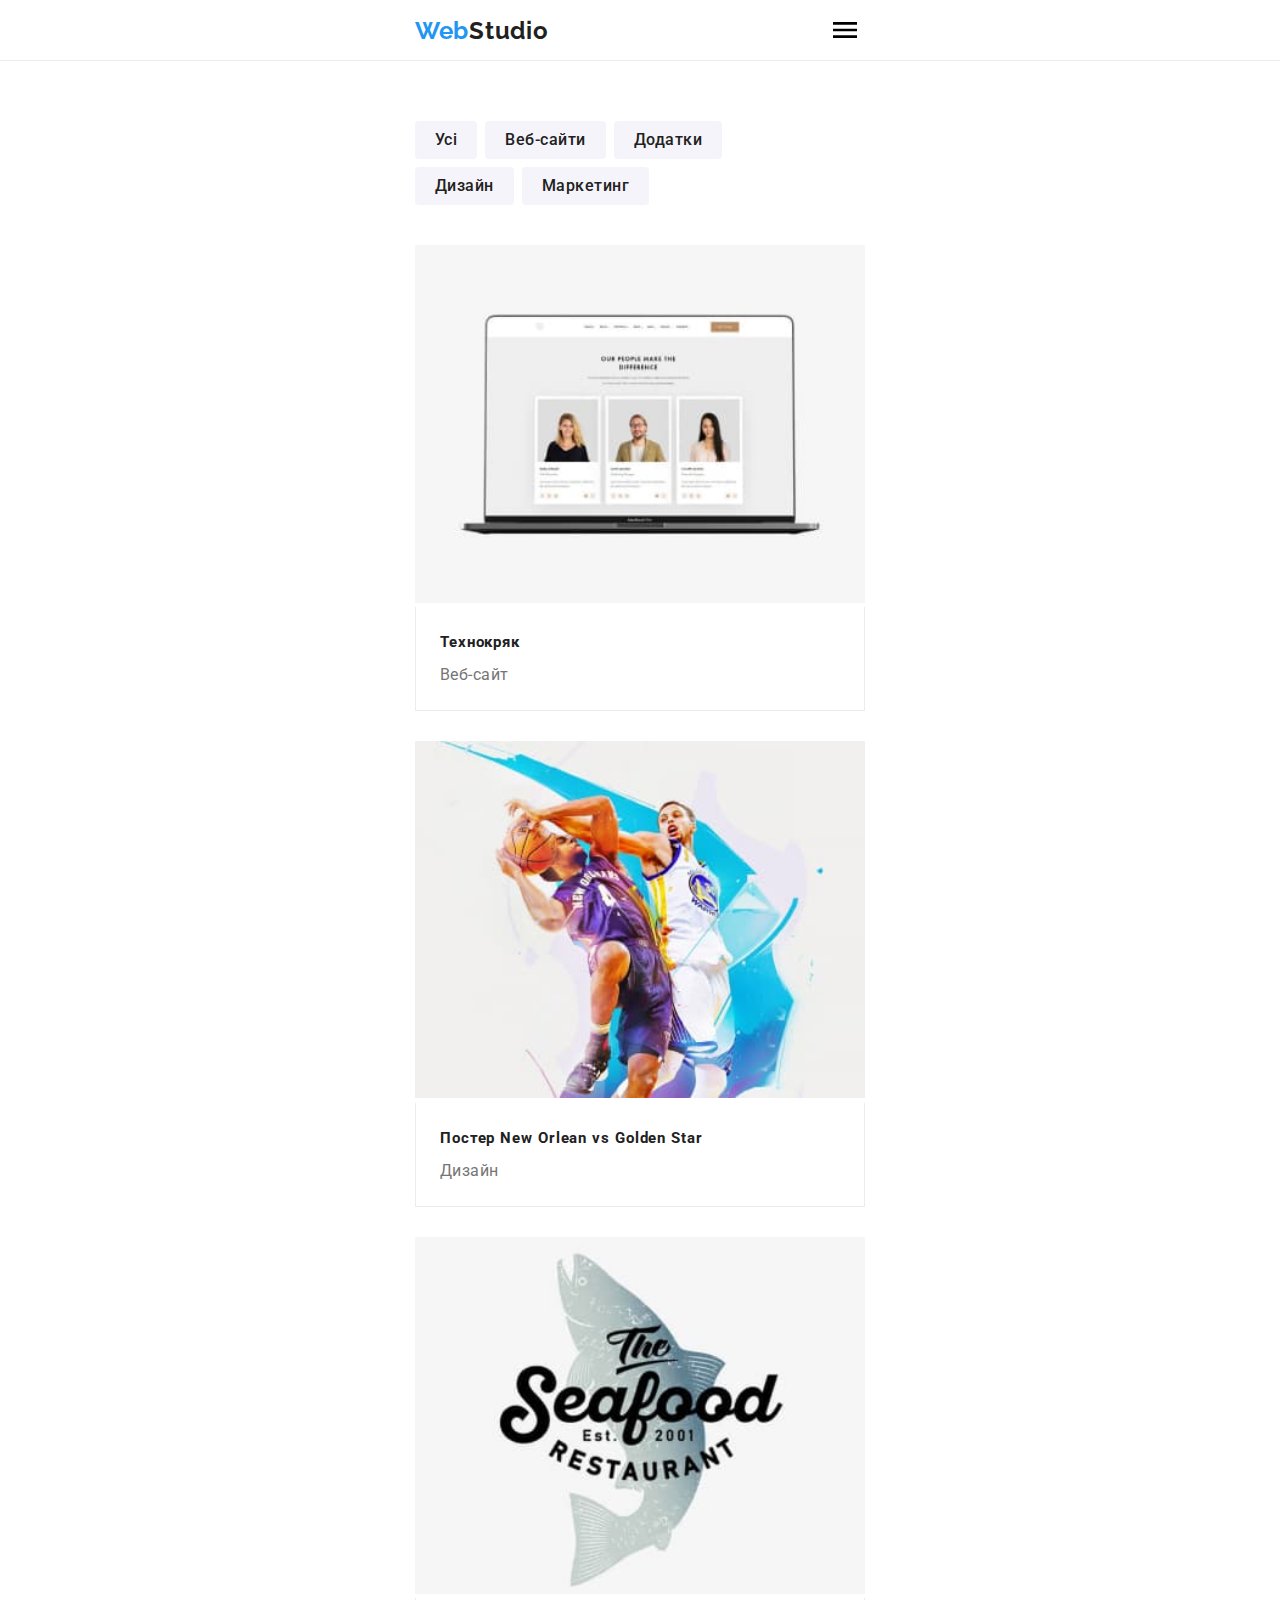
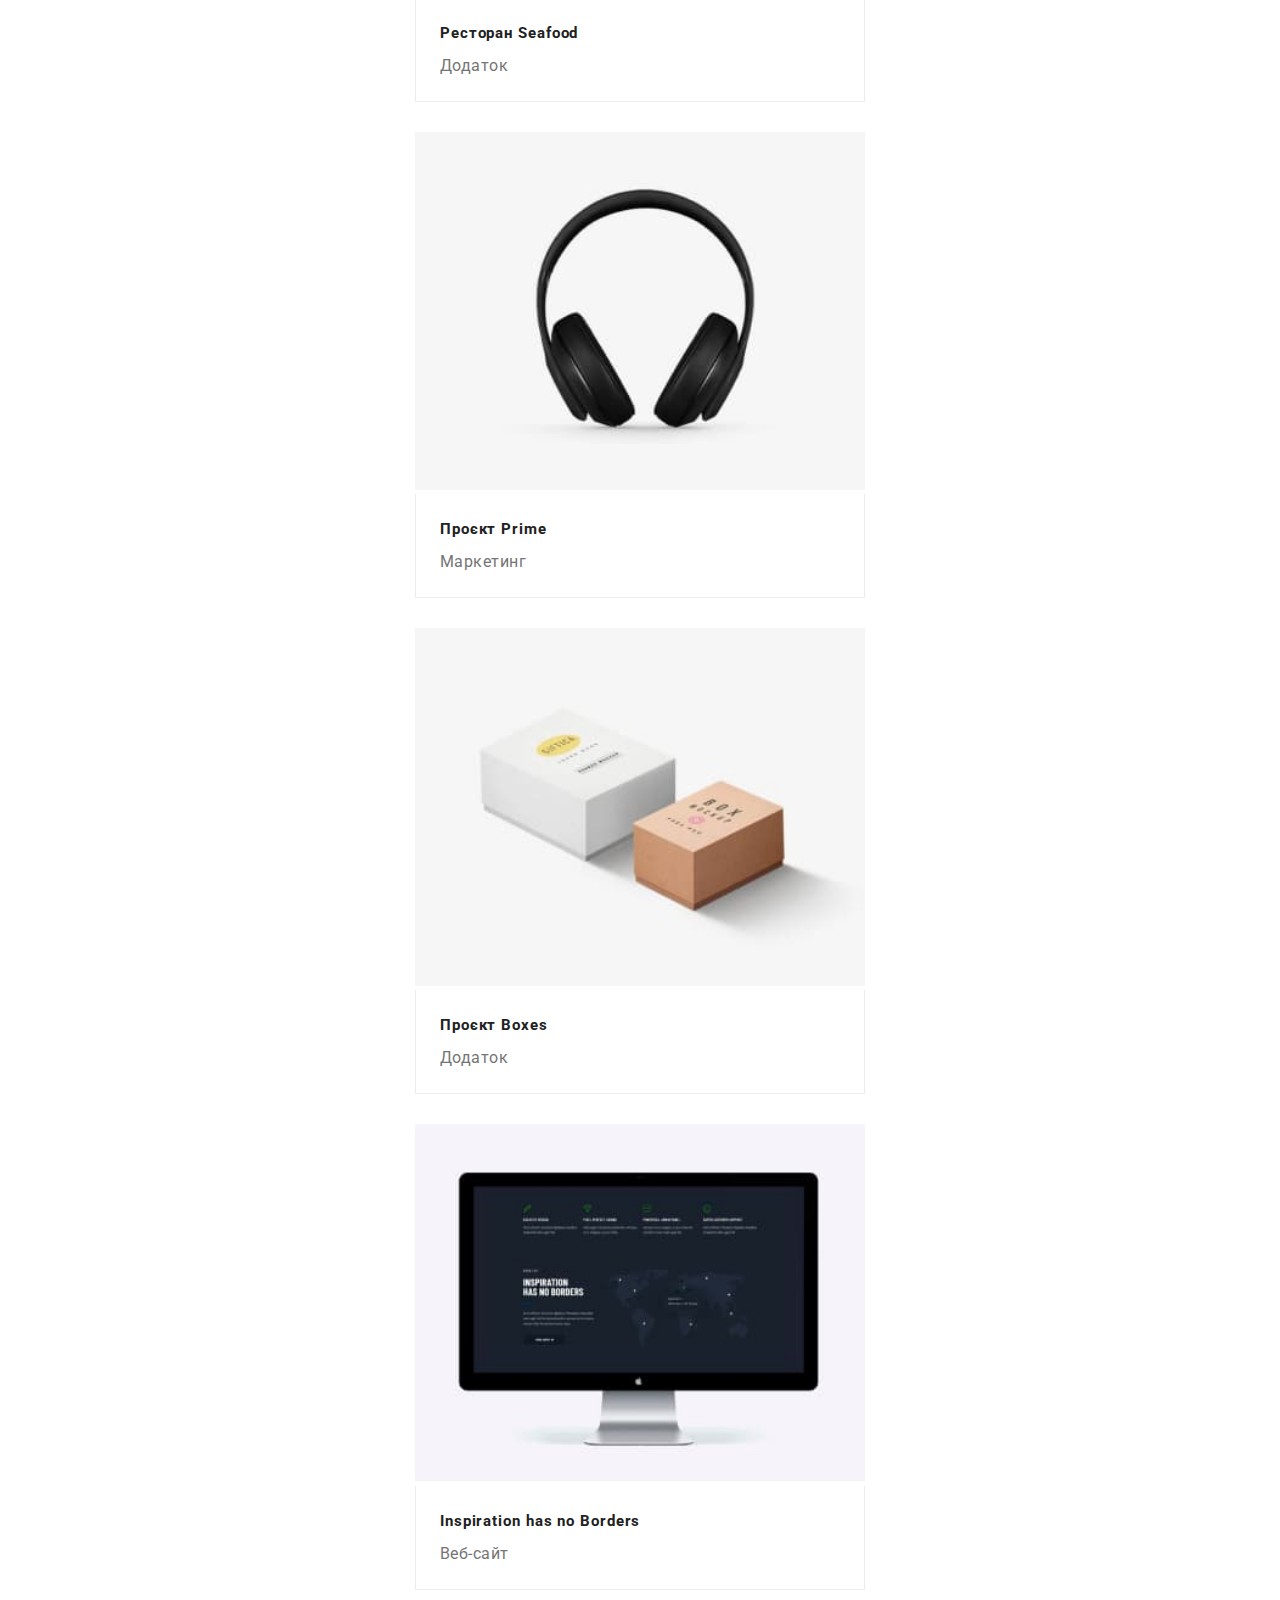
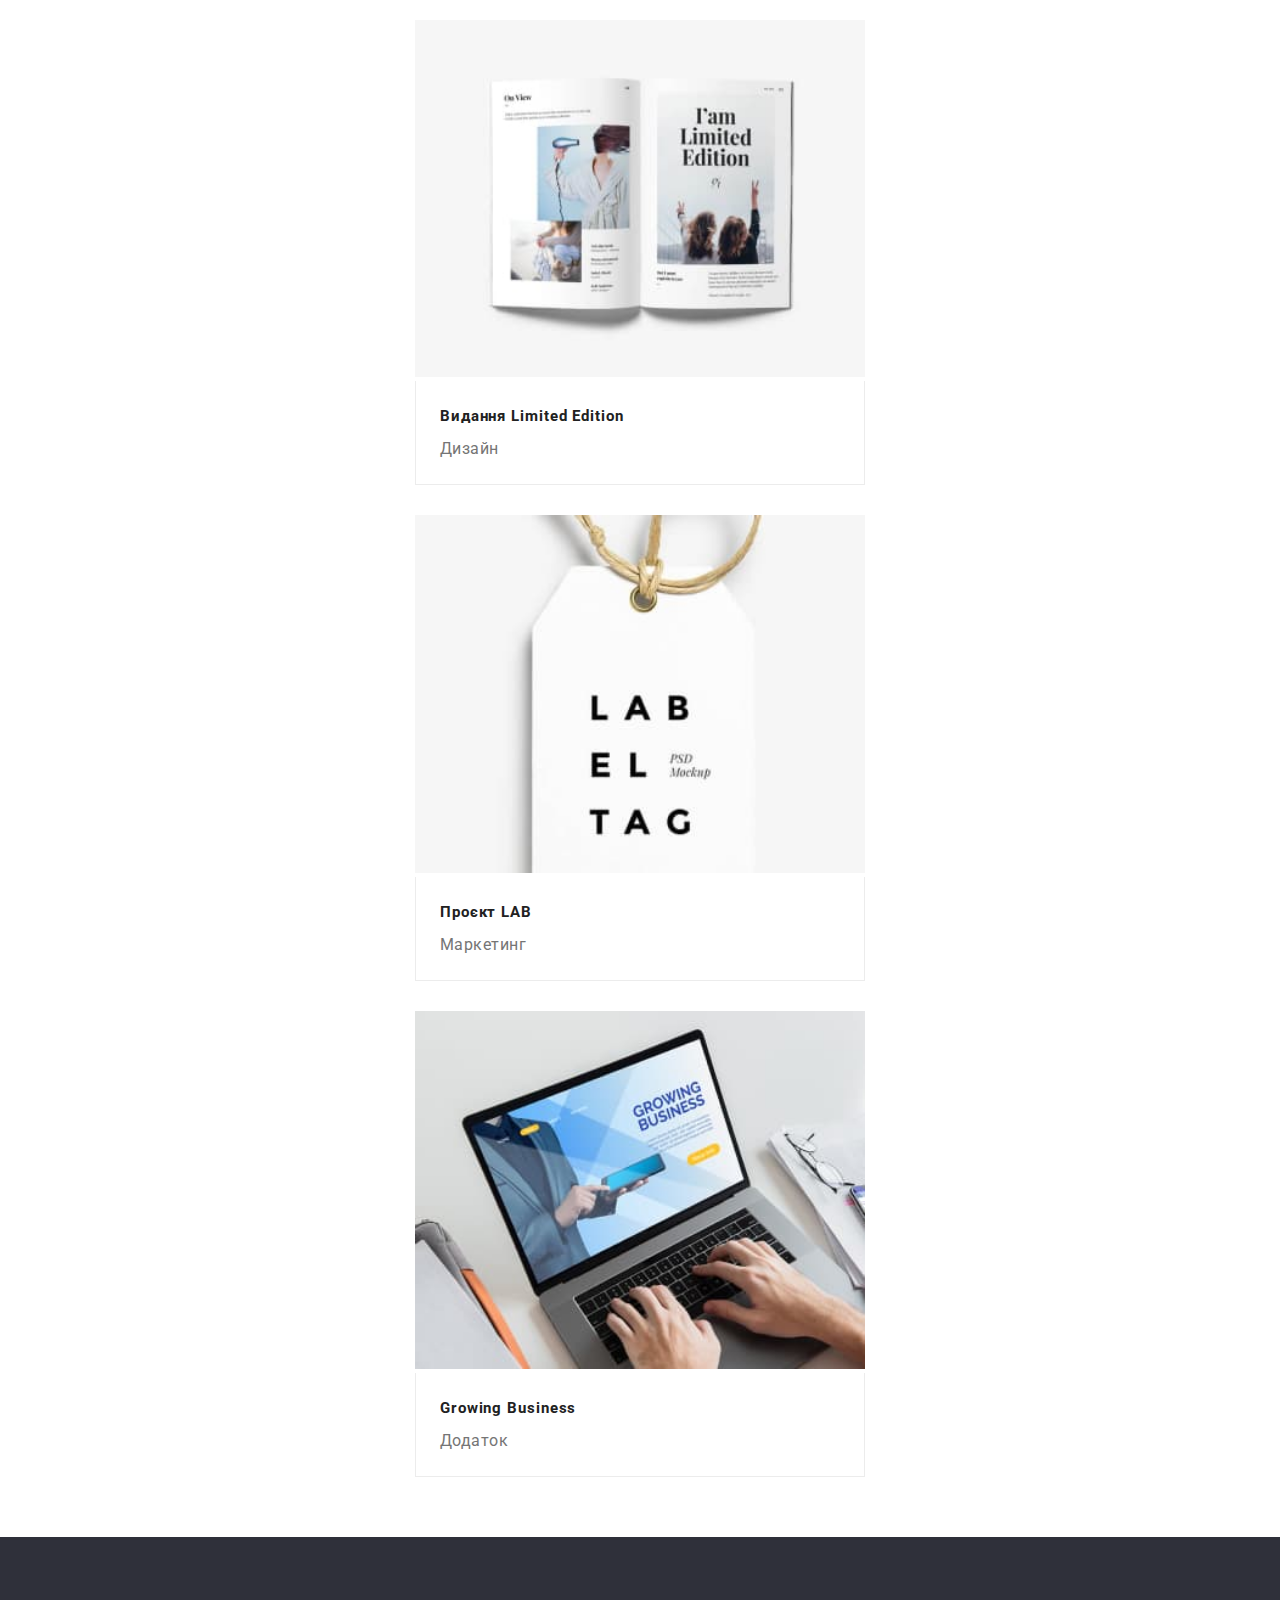
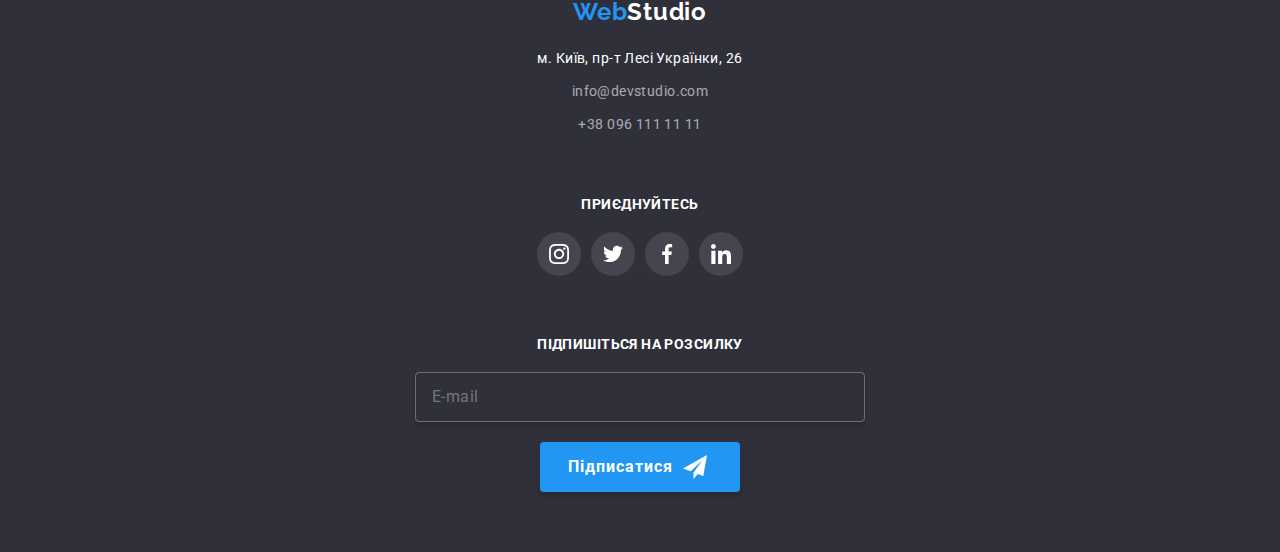
==== portfolio.html @ 5463639c "Доробив мобільну версію сайта" ====
<!DOCTYPE html>
<html lang="uk">
  <head>
    <meta charset="UTF-8" />
    <meta http-equiv="X-UA-Compatible" content="IE=edge" />
    <meta name="viewport" content="width=device-width, initial-scale=1.0" />
    <link href="
https://cdn.jsdelivr.net/npm/modern-normalize@2.0.0/modern-normalize.min.css
" rel="stylesheet">
    <link rel="stylesheet" href="./css/main.min.css" />
    <link rel="preconnect" href="https://fonts.googleapis.com" />
    <link rel="preconnect" href="https://fonts.gstatic.com" crossorigin />
    <link
      href="https://fonts.googleapis.com/css2?family=Raleway:wght@700&family=Roboto:wght@400;500;700;900&display=swap"
      rel="stylesheet"
    />
    <title>WebStudio</title>
  </head>

  <body>
    <!-- Header -->
    <header class="page-header">
      <div class="container container--positioning">
      <nav class="navigation">
        <a href="./index.html" class="logo"
          ><span class="logo__title">Web</span>Studio</a>
          <button type="button" class="header-button" js-open-menu aria-expanded="false">
            <svg width="40" height="40" aria-label="Перемикач мобільного меню" class="icon-menu">
              <use href="./img/icons.svg#spritemenu_40px" ></use>
              </svg>
          </button>
        <div class="nav-container" js-menu-container>
         <button type="button" class="nav-container-button" js-close-menu>
          <svg width="40" height="40" class="icon-close">
            <use href="./img/icons.svg#spriteclose_40px">
            </use>
          </svg>
         </button>
          <ul class="pages">
          <li class="pages__item"><a href="./index.html" class="pages-link ">Студія</a></li>
          <li class="pages__item"><a href="./portfolio.html" class="pages-link pages-link--current">Портфоліо</a></li>
          <li class="pages__item"><a href="" class="pages-link">Контакти</a></li>
        </ul> 
        <ul class="contact">
        <li class="contact__item">
          <a href="tel:+380961111111" class="contact-link">
            <svg class="contact-link__icon" width="16px" height="10px">
            <use href="./img/icons.svg#icon-smartphone"></use></svg>
            +38 096 111 11 11</a>
        </li>
        <li class="contact__item">
          <a href="mailto:info@devstudio.com" class="contact-link contact-link--font">
            <svg class="contact-link__icon" width="16px" height="12px">
              <use href="./img/icons.svg#icon-envelope-hover"></use>
            </svg> info@devstudio.com</a>
        </li>
        
      </ul>
    <ul class="header-network">
      <li class="header-network__item"><a href="" class="header-network-link header-network-link--padding">Instagram</a></li>
      <li class="header-network__item"><a href="" class="header-network-link">Twitter</a></li>
      <li class="header-network__item"><a href="" class="header-network-link">Facebook</a></li>
      <li class="header-network__item"><a href="" class="header-network-link">LinkedIn</a></li>
    </ul>
    </div>
      </nav>
      
       
    </div>
    
    
    </header>
    <!-- Main -->
    <main class="main">
      <!-- Фільтр робіт -->
      <section class="section">
        <div class="container examples">
        <ul class="sorting">
          <li class="sorting__item"><button type="button" class="sorting-button">Усі</button></li>
          <li class="sorting__item"><button type="button" class="sorting-button">Веб-сайти</button></li>
          <li class="sorting__item"><button type="button" class="sorting-button">Додатки</button></li>
          <li class="sorting__item"><button type="button" class="sorting-button">Дизайн</button></li>
          <li class="sorting__item"><button type="button" class="sorting-button">Маркетинг</button></li>
        </ul>
        <ul class="gallery">
          <li class="gallery__item">
            <a href="" class="gallery-link">
              <div class="gallery-link__img"><img 
                src="./img/portfolio1.jpg"
                width="450"
                alt="Відкритий сайт на комп'ютері"
              /><div class="gallery-overlay"><span class="gallery-overlay__text">Ресурс пропонує комплексні пропозиції з різним рівнем функціоналу та сервісів. Все це дозволить відвідувачу отримати вичерпні відомості про компанію чи приватну особу.</span></div></div>
              <div class="gallery-conteiner"><h3 class="gallery-conteiner__title">Технокряк</h3>
              <p class="gallery-conteiner__text">Веб-сайт</p></div></a
            >
          </li>
          <li class="gallery__item">
            <a href="" class="gallery-link">
              <div class="gallery-link__img"><img 
                src="./img/portfolio2.jpg"
                alt="Два баскетболіста"
                width="450"/><div class="gallery-overlay"><span class="gallery-overlay__text">Ресурс пропонує комплексні пропозиції з різним рівнем функціоналу та сервісів. Все це дозволить відвідувачу отримати вичерпні відомості про компанію чи приватну особу.</span></div></div>
              <div class="gallery-conteiner"><h3 class="gallery-conteiner__title">Постер New Orlean vs Golden Star</h3>
              <p class="gallery-conteiner__text">Дизайн</p></div></a
            >
          </li>
          <li class="gallery__item">
            <a href="" class="gallery-link">
              <div class="gallery-link__img"><img 
                src="./img/portfolio3.jpg"
                alt="Емблема ресторана"
                width="450"
              /><div class="gallery-overlay"><span class="gallery-overlay__text">Ресурс пропонує комплексні пропозиції з різним рівнем функціоналу та сервісів. Все це дозволить відвідувачу отримати вичерпні відомості про компанію чи приватну особу.</span></div></div>
              <div class="gallery-conteiner"> <h3 class="gallery-conteiner__title">Ресторан Seafood</h3>
              <p class="gallery-conteiner__text">Додаток</p></div></a
            >
          </li>
          <li class="gallery__item">
            <a href="" class="gallery-link">
              <div class="gallery-link__img"><img src="./img/portfolio4.jpg" alt="Навушники" width="450" /><div class="gallery-overlay"><span class="gallery-overlay__text">Ресурс пропонує комплексні пропозиції з різним рівнем функціоналу та сервісів. Все це дозволить відвідувачу отримати вичерпні відомості про компанію чи приватну особу.</span></div></div>
              <div class="gallery-conteiner"><h3 class="gallery-conteiner__title">Проєкт Prime</h3>
              <p class="gallery-conteiner__text">Маркетинг</p></div></a
            >
          </li>
          <li class="gallery__item">
            <a href="" class="gallery-link">
              <div class="gallery-link__img"><img src="./img/portfolio5.jpg" alt="Дві коробки" width="450" /><div class="gallery-overlay"><span class="gallery-overlay__text">Ресурс пропонує комплексні пропозиції з різним рівнем функціоналу та сервісів. Все це дозволить відвідувачу отримати вичерпні відомості про компанію чи приватну особу.</span></div></div>
              <div class="gallery-conteiner"> <h3 class="gallery-conteiner__title">Проєкт Boxes</h3>
              <p class="gallery-conteiner__text">Додаток</p></div></a
            >
          </li>
          <li class="gallery__item">
            <a href="" class="gallery-link">
              <div class="gallery-link__img"> <img  src="./img/portfolio6.jpg" alt="Монітор" width="450" /><div class="gallery-overlay"><span class="gallery-overlay__text">Ресурс пропонує комплексні пропозиції з різним рівнем функціоналу та сервісів. Все це дозволить відвідувачу отримати вичерпні відомості про компанію чи приватну особу.</span></div></div>
              <div class="gallery-conteiner"> <h3 class="gallery-conteiner__title">Inspiration has no Borders</h3>
              <p class="gallery-conteiner__text">Веб-сайт</p></div></a
            >
          </li>
          <li class="gallery__item">
            <a href="" class="gallery-link">
              <div class="gallery-link__img"> <img  src="./img/portfolio7.jpg" alt="Книга" width="450" /><div class="gallery-overlay"><span class="gallery-overlay__text">Ресурс пропонує комплексні пропозиції з різним рівнем функціоналу та сервісів. Все це дозволить відвідувачу отримати вичерпні відомості про компанію чи приватну особу.</span></div></div>
              <div class="gallery-conteiner"><h3 class="gallery-conteiner__title">Видання Limited Edition</h3>
              <p class="gallery-conteiner__text">Дизайн</p></div></a
            >
          </li>
          <li class="gallery__item">
            <a href="" class="gallery-link">
              <div class="gallery-link__img"> <img  src="./img/portfolio8.jpg" alt="Бірка" width="450" /><div class="gallery-overlay"><span class="gallery-overlay__text">Ресурс пропонує комплексні пропозиції з різним рівнем функціоналу та сервісів. Все це дозволить відвідувачу отримати вичерпні відомості про компанію чи приватну особу.</span></div></div>
              <div class="gallery-conteiner"> <h3 class="gallery-conteiner__title">Проєкт LAB</h3>
              <p class="gallery-conteiner__text">Маркетинг</p></div></a
            >
          </li>
          <li class="gallery__item">
            <a href="" class="gallery-link">
              <div class="gallery-link__img"> <img 
                src="./img/portfolio9.jpg"
                alt="Людина працює на комп'ютері"
                width="450"/><div class="gallery-overlay"><span class="gallery-overlay__text">Ресурс пропонує комплексні пропозиції з різним рівнем функціоналу та сервісів. Все це дозволить відвідувачу отримати вичерпні відомості про компанію чи приватну особу.</span></div></div>
              <div class="gallery-conteiner"> <h3 class="gallery-conteiner__title">Growing Business</h3>
              <p class="gallery-conteiner__text">Додаток</p></div></a
            >
          </li>
        </ul></div>
      </section>
    </main>
    <!-- Footer -->
    <footer class="page-footer">
      <div class="container container--location">
        <div class="contact-information"><a href="" class="logo page-footer__logo"><span class="logo__text">Web</span>Studio</a>
      <address class="address">
        м. Київ, пр-т Лесі Українки, 26
        <ul class="footer-contact">
          <li  class="footer-contact__item">
            <a href="mailto:info@devstudio.com" class="footer-contact-link"
              >info@devstudio.com</a
            >
          </li>
          <li class="footer-contact__item footer-contact__item--positioning">
            <a href="tel:+380961111111" class="footer-contact-link">+38 096 111 11 11</a>
          </li>
        </ul>
      </address>
      </div>
      <div class="footer-container">
        <h3 class="footer-container__title">ПРИЄДНУЙТЕСЬ</h3>
        <ul class="footer-network">
          <li class="footer-network__items">
            <a href="" class="footer-link"><svg class="footer-link__icon" width="20px" height="20px">
              <use href="./img/icons.svg#icon-instagram-2"></use>
            </svg></a>
          </li>
          <li class="footer-network__items"><a href="" class="footer-link">  <svg class="footer-link__icon" width="20px" height="20px">
            <use href="./img/icons.svg#icon-twitter-1"></use>
            
          </svg></a></li>
          <li class="footer-network__items"><a href="" class="footer-link">  <svg class="footer-link__icon" width="20px" height="20px">
            <use href="./img/icons.svg#icon-facebook-1"></use>
          </svg></a></li>
          <li class="footer-network__items"> <a href="" class="footer-link"> <svg class="footer-link__icon" width="20px" height="20px">
            <use href="./img/icons.svg#icon-linkedin-1"></use>
          </svg></a></li>
          
        </ul>
      </div>
      <div class="footer-container-form">
       <form  class="form-footer">
        <label for="subscription" class="footer-label">Підпишіться на розсилку
        <input type="email" id="subscription" placeholder="E-mail" class="footer-input" ></label>
        <button type="submit" class="footer-button" >Підписатися 
          <svg width="24" height="24" class="footer-button__icon">
            <use href="./img/icons.svg#spriteicon-send"></use>
          </svg>
        </button>
      </form>
      </div>
    
    </div>
    </footer>
    <script src="./js/modal.js"></script>
    <script src="./js/mobile-menu.js"></script>
  </body>
</html>
---- css/main.min.css ----
body{font-family:"Roboto",sans-serif;color:#212121;background-color:#fff}.container{width:480px;margin-left:auto;margin-right:auto;padding-left:15px;padding-right:15px}.section{padding-top:60px;padding-bottom:60px}.main{margin:0}.container__name{color:#212121;font-style:normal;text-align:center;font-size:28px;font-weight:700;line-height:normal;letter-spacing:.84px;text-align:center;-webkit-box-align:center;-ms-flex-align:center;align-items:center;margin:0}.page-header{background-color:#fff;border-bottom:1px solid #ececec}.page-header .container--positioning{position:relative;padding-top:10px;padding-bottom:10px}.header-button{display:-webkit-inline-box;display:-ms-inline-flexbox;display:inline-flex;margin:0;padding:0;border:0;background-color:#fff;cursor:pointer}.header-button:hover .icon-menu,.header-button:focus .icon-menu{fill:#2196f3;-webkit-transition:fill 250ms cubic-bezier(0.4, 0, 0.2, 1);transition:fill 250ms cubic-bezier(0.4, 0, 0.2, 1)}.nav-container-button{position:absolute;padding:0;top:10px;right:15px;border:0;background-color:#fff}.nav-container-button:hover .icon-close,.nav-container-button:focus .icon-close{fill:#2196f3;-webkit-transition:fill 250ms cubic-bezier(0.4, 0, 0.2, 1);transition:fill 250ms cubic-bezier(0.4, 0, 0.2, 1)}.navigation{display:-webkit-box;display:-ms-flexbox;display:flex;-webkit-box-align:center;-ms-flex-align:center;align-items:center;-webkit-box-pack:justify;-ms-flex-pack:justify;justify-content:space-between}.nav-container{position:absolute;display:none;left:0;top:0;padding:48px 40px;background:#fff;-webkit-box-shadow:0px 1px 3px 0px rgba(0,0,0,.16),0px 2px 4px 0px rgba(0,0,0,.08),0px 4px 8px 0px rgba(0,0,0,.04);box-shadow:0px 1px 3px 0px rgba(0,0,0,.16),0px 2px 4px 0px rgba(0,0,0,.08),0px 4px 8px 0px rgba(0,0,0,.04);width:480px;z-index:99999}.is-open{display:block}.pages{margin:0 0 306px 0;padding:0;list-style-type:none}.pages__item{position:relative;margin-bottom:32px}.pages .pages__item:last-child{margin-bottom:0}.logo{color:#212121;font-family:"Raleway",sans-serif;text-decoration:none;font-size:24px;font-style:normal;font-weight:700;line-height:normal;letter-spacing:.72px}.logo__title{color:#2196f3}.pages-link{display:inline-block;color:#212121;text-decoration:none;text-align:center;font-size:40px;font-style:normal;font-weight:500;line-height:normal;letter-spacing:.8px;height:48px;-webkit-transition:color 250ms cubic-bezier(0.4, 0, 0.2, 1);transition:color 250ms cubic-bezier(0.4, 0, 0.2, 1)}.pages-link--current{color:#2196f3}.pages-link:hover,.pages-link:focus{color:#2196f3}.contact{padding:0;margin:0;margin-bottom:64px;list-style-type:none;gap:50px}.contact__item:not(:last-child){margin-bottom:32px}.contact-link{text-decoration:none;font-style:normal;font-weight:500;color:#2196f3;font-size:34px;line-height:normal;letter-spacing:.68px}.contact-link:hover,.contact-link:focus{cursor:pointer}.contact-link__icon{display:none}.contact-link--font{color:#757575;font-size:24px;line-height:normal;letter-spacing:.48px}.header-network{display:-webkit-box;display:-ms-flexbox;display:flex;list-style:none;margin:0;padding:0}.header-network-link{color:#2196f3;height:22px;padding:0 10px 0 10px;text-decoration:none;font-size:18px;font-style:normal;font-weight:500;line-height:22px;letter-spacing:.36px}.header-network-link--padding{padding-left:0}.header-network__item:not(:last-child){border-right:1px solid rgba(33,33,33,.2)}.section--design{max-width:1600px;background-image:-webkit-gradient(linear, left top, left bottom, from(rgba(47, 48, 58, 0.4)), to(rgba(47, 48, 58, 0.4))),url("../img/Img.jpg");background-image:linear-gradient(rgba(47, 48, 58, 0.4), rgba(47, 48, 58, 0.4)),url("../img/Img.jpg");background-size:cover;text-align:center;padding-top:118px;padding-bottom:118px;margin-left:auto;margin-right:auto}.container__title{color:#f5f5f5;margin:0;text-align:center;font-size:26px;font-style:normal;font-weight:900;line-height:42px;letter-spacing:1.56px;text-transform:uppercase;width:360px;margin-left:auto;margin-right:auto}.button-hero{color:#fff;background-color:#2196f3;cursor:pointer;text-align:center;font-size:16px;font-style:normal;font-weight:700;line-height:30px;letter-spacing:.96px;text-align:center;-webkit-box-align:center;-ms-flex-align:center;align-items:center;border:0;border-radius:4px;width:200px;height:50px;margin-top:30px;padding:0;-webkit-transition:-webkit-transform 250ms cubic-bezier(0.4, 0, 0.2, 1);transition:-webkit-transform 250ms cubic-bezier(0.4, 0, 0.2, 1);transition:transform 250ms cubic-bezier(0.4, 0, 0.2, 1);transition:transform 250ms cubic-bezier(0.4, 0, 0.2, 1), -webkit-transform 250ms cubic-bezier(0.4, 0, 0.2, 1)}.button-hero:hover,.button-hero:focus{-webkit-transform:scale(1.05);transform:scale(1.05)}.backdrop{position:fixed;top:0;left:0;width:100%;height:100%;background:rgba(0,0,0,.2);opacity:1;-webkit-transition:visibility 250ms cubic-bezier(0.4, 0, 0.2, 1),opacity 250ms cubic-bezier(0.4, 0, 0.2, 1);transition:visibility 250ms cubic-bezier(0.4, 0, 0.2, 1),opacity 250ms cubic-bezier(0.4, 0, 0.2, 1);z-index:99999}.backdrop.backdrop--hidden .modal{-webkit-transform:translate(-50%, -50%) scale(0.7);transform:translate(-50%, -50%) scale(0.7)}.backdrop--hidden{opacity:0;pointer-events:none;visibility:hidden}.modal{position:absolute;top:50%;left:50%;-webkit-transform:translate(-50%, -50%) scale(1);transform:translate(-50%, -50%) scale(1);width:450px;height:609px;border-radius:4px;background:#fff;-webkit-box-shadow:0px 2px 1px 0px rgba(0,0,0,.2),0px 1px 1px 0px rgba(0,0,0,.14),0px 1px 3px 0px rgba(0,0,0,.12);box-shadow:0px 2px 1px 0px rgba(0,0,0,.2),0px 1px 1px 0px rgba(0,0,0,.14),0px 1px 3px 0px rgba(0,0,0,.12);padding:40px;-webkit-transition:-webkit-transform 250ms cubic-bezier(0.4, 0, 0.2, 1);transition:-webkit-transform 250ms cubic-bezier(0.4, 0, 0.2, 1);transition:transform 250ms cubic-bezier(0.4, 0, 0.2, 1);transition:transform 250ms cubic-bezier(0.4, 0, 0.2, 1), -webkit-transform 250ms cubic-bezier(0.4, 0, 0.2, 1);overflow-y:scroll}.button-container{-webkit-transition:-webkit-transform 250ms cubic-bezier(0.4, 0, 0.2, 1);transition:-webkit-transform 250ms cubic-bezier(0.4, 0, 0.2, 1);transition:transform 250ms cubic-bezier(0.4, 0, 0.2, 1);transition:transform 250ms cubic-bezier(0.4, 0, 0.2, 1), -webkit-transform 250ms cubic-bezier(0.4, 0, 0.2, 1)}.modal-button{position:absolute;display:inline-block;top:8px;right:8px;width:30px;height:30px;border-radius:50%;border-color:rgba(0,0,0,.1);background-color:#fff;-webkit-transition:fill 250ms cubic-bezier(0.4, 0, 0.2, 1);transition:fill 250ms cubic-bezier(0.4, 0, 0.2, 1)}.modal-button:hover,.modal-button:focus{cursor:pointer;fill:#2196f3;outline:none}.modal-button__icon{position:absolute;top:50%;left:50%;-webkit-transform:translate(-50%, -50%);transform:translate(-50%, -50%)}.form__title{color:#212121;text-align:center;font-size:20px;font-style:normal;font-weight:700;line-height:30px;letter-spacing:.6px;margin:0;margin-bottom:30px}.form-container{position:relative;margin-bottom:28px;width:370px}.form-container__label{position:absolute;top:-20px;color:#757575;font-size:12px;font-style:normal;font-weight:400;line-height:normal;letter-spacing:.12px}.form-input{width:370px;height:40px;-ms-flex-negative:0;flex-shrink:0;border-radius:4px;border:1px solid rgba(33,33,33,.2);padding:12px;padding-left:43px;outline:none}.form-input:focus{border-color:#2196f3;-webkit-transition:border-color 250ms cubic-bezier(0.4, 0, 0.2, 1);transition:border-color 250ms cubic-bezier(0.4, 0, 0.2, 1)}.form-input__icon{position:absolute;top:50%;left:15px;-webkit-transform:translateY(-50%);transform:translateY(-50%)}.form-input:focus~.form-input__icon{fill:#2196f3;-webkit-transition:fill 250ms cubic-bezier(0.4, 0, 0.2, 1);transition:fill 250ms cubic-bezier(0.4, 0, 0.2, 1)}.textarea{width:370px;height:120px;-ms-flex-negative:0;flex-shrink:0;border-radius:4px;border:1px solid rgba(33,33,33,.2);padding:12px 16px;resize:none;outline:none}.textarea::-webkit-input-placeholder{color:rgba(117,117,117,.5);font-size:12px;font-style:normal;font-weight:400;line-height:normal;letter-spacing:.12px}.textarea::-moz-placeholder{color:rgba(117,117,117,.5);font-size:12px;font-style:normal;font-weight:400;line-height:normal;letter-spacing:.12px}.textarea:-ms-input-placeholder{color:rgba(117,117,117,.5);font-size:12px;font-style:normal;font-weight:400;line-height:normal;letter-spacing:.12px}.textarea::-ms-input-placeholder{color:rgba(117,117,117,.5);font-size:12px;font-style:normal;font-weight:400;line-height:normal;letter-spacing:.12px}.textarea::placeholder{color:rgba(117,117,117,.5);font-size:12px;font-style:normal;font-weight:400;line-height:normal;letter-spacing:.12px}.textarea:focus{border-color:#2196f3;-webkit-transition:border-color 250ms cubic-bezier(0.4, 0, 0.2, 1);transition:border-color 250ms cubic-bezier(0.4, 0, 0.2, 1)}.form-container--positioning{display:-webkit-box;display:-ms-flexbox;display:flex;-webkit-box-align:center;-ms-flex-align:center;align-items:center;margin-bottom:30px;padding:0 12px 0 0;width:370px}.form-label-check{display:-webkit-box;display:-ms-flexbox;display:flex;-webkit-box-align:center;-ms-flex-align:center;align-items:center;color:#757575;font-size:12px;font-style:normal;font-weight:400;line-height:normal;letter-spacing:.36px}.check-input{position:absolute;left:20px;width:1px;height:1px;margin:-1px;border:0;padding:0;clip:rect(0 0 0 0);overflow:hidden}.check-input__icon{width:15px;height:15px;margin-right:7px;border:2px solid #212121;border-radius:4px}.check-input:focus+.check-input__icon{border-color:#2196f3}.check-input:checked+.check-input__icon{background-color:#2196f3;border:0}.check-link{margin-left:5px;color:#2196f3;font-size:12px;font-style:normal;font-weight:400;line-height:normal;letter-spacing:.36px;text-decoration-line:underline}.form-button{width:200px;height:50px;-ms-flex-negative:0;flex-shrink:0;border:0;border-radius:4px;background:#2196f3;-webkit-box-shadow:0px 4px 4px 0px rgba(0,0,0,.15);box-shadow:0px 4px 4px 0px rgba(0,0,0,.15);color:#fff;text-align:center;font-size:16px;font-style:normal;font-weight:700;line-height:30px;letter-spacing:.96px;cursor:pointer}.section--positioning{background-color:#fff}.solution{margin:0;padding:0;gap:30px;list-style-type:none}.solution-container{display:-webkit-box;display:-ms-flexbox;display:flex;width:450px;height:120px;background-color:#f5f4fa;-webkit-box-pack:center;-ms-flex-pack:center;justify-content:center;-webkit-box-align:center;-ms-flex-align:center;align-items:center}.solution-item{width:450px}.solution-item__title{color:#212121;font-style:normal;font-weight:700;font-size:14px;line-height:1.15;letter-spacing:.03em;text-transform:uppercase;margin:0;margin-top:30px;text-align:center}.solution-item__text{color:#757575;font-style:normal;font-weight:400;font-size:14px;line-height:1.7;letter-spacing:.03em;margin:0;margin-top:10px}.section--bgr{background-color:#fff;text-align:center;display:none}.development{display:-webkit-box;display:-ms-flexbox;display:flex;gap:30px;margin:0;margin-top:50px;padding:0;list-style:none}.development-link{position:relative;height:294px}.development-title{position:absolute;width:100%;height:70px;bottom:0;background:rgba(47,48,58,.8);padding-top:27px;padding-bottom:27px}.development-title__text{text-align:center;font-size:14px;font-style:normal;font-weight:700;line-height:normal;letter-spacing:.42px;text-transform:uppercase;color:#fff}.section--background{background-color:#f5f4fa}.teams{margin:0;margin-top:50px;margin-left:auto;margin-right:auto;padding:0;gap:30px;list-style-type:none}.teams__item{text-align:center;padding:0;-webkit-box-align:center;-ms-flex-align:center;align-items:center;background-color:#fff;-webkit-box-shadow:0px 2px 1px 0px rgba(0,0,0,.2),0px 1px 1px 0px rgba(0,0,0,.14),0px 1px 3px 0px rgba(0,0,0,.12);box-shadow:0px 2px 1px 0px rgba(0,0,0,.2),0px 1px 1px 0px rgba(0,0,0,.14),0px 1px 3px 0px rgba(0,0,0,.12);border-radius:0px 0px 4px 4px}.teams__item:not(:last-child){margin-bottom:30px}.info{padding-top:30px;padding-bottom:30px}.info__name{color:#212121;font-style:normal;font-weight:500;font-size:16px;line-height:1.18;letter-spacing:.03em;margin:0}.info__speciality{color:#757575;font-style:normal;font-weight:400;font-size:16px;line-height:1.18;letter-spacing:.03em;margin:0;margin-top:10px}.network{display:-webkit-box;display:-ms-flexbox;display:flex;-webkit-box-pack:center;-ms-flex-pack:center;justify-content:center;margin:0;padding:0;list-style-type:none;margin-top:16px;gap:10px}.network__items{margin:0;padding:0;width:44px;height:44px;border-radius:50%}.network-link{display:-webkit-box;display:-ms-flexbox;display:flex;-webkit-box-align:center;-ms-flex-align:center;align-items:center;-webkit-box-pack:center;-ms-flex-pack:center;justify-content:center;margin:0;padding:0;width:44px;height:44px;fill:#afb1b8;border-radius:50%;background-color:#fff;-webkit-transition:background-color 250ms cubic-bezier(0.4, 0, 0.2, 1);transition:background-color 250ms cubic-bezier(0.4, 0, 0.2, 1)}.network-link__icon{-webkit-transition:fill 250ms cubic-bezier(0.4, 0, 0.2, 1);transition:fill 250ms cubic-bezier(0.4, 0, 0.2, 1)}.network-link:hover,.network-link:focus{background-color:#2196f3}.network-link:focus>.network-link__icon{fill:#fff;cursor:pointer}.network-link:hover>.network-link__icon{fill:#fff;cursor:pointer}.clients{display:-webkit-box;display:-ms-flexbox;display:flex;-ms-flex-wrap:wrap;flex-wrap:wrap;margin:0;padding:0;list-style-type:none;gap:30px;margin-top:50px}.clients__item{width:210px;height:92px}.clients-link{display:-webkit-box;display:-ms-flexbox;display:flex;-webkit-box-pack:center;-ms-flex-pack:center;justify-content:center;-webkit-box-align:center;-ms-flex-align:center;align-items:center;width:210px;height:92px;fill:#afb1b8;border:1px solid #afb1b8;border-radius:4px;-webkit-transition:fill 250ms cubic-bezier(0.4, 0, 0.2, 1),border-color 250ms cubic-bezier(0.4, 0, 0.2, 1);transition:fill 250ms cubic-bezier(0.4, 0, 0.2, 1),border-color 250ms cubic-bezier(0.4, 0, 0.2, 1)}.clients-link:hover,.clients-link:focus{fill:#2196f3;cursor:pointer;border:1px solid #2196f3}.sorting{display:-webkit-inline-box;display:-ms-inline-flexbox;display:inline-flex;-ms-flex-wrap:wrap;flex-wrap:wrap;width:326px;margin:0;padding:0;list-style:none;gap:8px}.sorting-button{color:#212121;background-color:#f5f4fa;cursor:pointer;text-align:center;font-size:16px;font-style:normal;font-weight:500;line-height:26px;letter-spacing:.48px;-webkit-box-align:center;-ms-flex-align:center;align-items:center;border:0;border-radius:4px;border:0;height:38px;border-radius:4px;padding-left:20px;padding-right:20px;-webkit-transition:color 250ms cubic-bezier(0.4, 0, 0.2, 1),background-color 250ms cubic-bezier(0.4, 0, 0.2, 1),-webkit-box-shadow 250ms cubic-bezier(0.4, 0, 0.2, 1);transition:color 250ms cubic-bezier(0.4, 0, 0.2, 1),background-color 250ms cubic-bezier(0.4, 0, 0.2, 1),-webkit-box-shadow 250ms cubic-bezier(0.4, 0, 0.2, 1);transition:color 250ms cubic-bezier(0.4, 0, 0.2, 1),background-color 250ms cubic-bezier(0.4, 0, 0.2, 1),box-shadow 250ms cubic-bezier(0.4, 0, 0.2, 1);transition:color 250ms cubic-bezier(0.4, 0, 0.2, 1),background-color 250ms cubic-bezier(0.4, 0, 0.2, 1),box-shadow 250ms cubic-bezier(0.4, 0, 0.2, 1),-webkit-box-shadow 250ms cubic-bezier(0.4, 0, 0.2, 1)}.sorting-button:hover,.sorting-button:focus{color:#fff;background-color:#2196f3;-webkit-box-shadow:0px 2px 2px 0px rgba(0,0,0,.12),0px 1px 2px 0px rgba(0,0,0,.08),0px 3px 1px 0px rgba(0,0,0,.1);box-shadow:0px 2px 2px 0px rgba(0,0,0,.12),0px 1px 2px 0px rgba(0,0,0,.08),0px 3px 1px 0px rgba(0,0,0,.1)}.gallery{margin:0;padding:0;margin-left:auto;margin-right:auto;list-style:none;margin-top:40px;gap:30px}.gallery__item:not(:last-child){margin-bottom:30px}.gallery-link{display:inline-block;text-decoration:none;-webkit-transition:-webkit-box-shadow 250ms cubic-bezier(0.4, 0, 0.2, 1);transition:-webkit-box-shadow 250ms cubic-bezier(0.4, 0, 0.2, 1);transition:box-shadow 250ms cubic-bezier(0.4, 0, 0.2, 1);transition:box-shadow 250ms cubic-bezier(0.4, 0, 0.2, 1), -webkit-box-shadow 250ms cubic-bezier(0.4, 0, 0.2, 1)}.gallery-link__img{position:relative;overflow:hidden}.gallery-link:hover,.gallery-link:focus{-webkit-box-shadow:1px 4px 6px 0px rgba(0,0,0,.16),0px 4px 4px 0px rgba(0,0,0,.06),0px 1px 1px 0px rgba(0,0,0,.12);box-shadow:1px 4px 6px 0px rgba(0,0,0,.16),0px 4px 4px 0px rgba(0,0,0,.06),0px 1px 1px 0px rgba(0,0,0,.12)}.gallery-link:hover .gallery-overlay{-webkit-transform:translateY(0%);transform:translateY(0%)}.gallery-overlay{position:absolute;display:inline-block;content:"";width:100%;height:100%;top:0;left:0;background-color:rgba(33,150,243,.9);-webkit-transform:translateY(101%);transform:translateY(101%);-webkit-transition:-webkit-transform 250ms cubic-bezier(0.4, 0, 0.2, 1);transition:-webkit-transform 250ms cubic-bezier(0.4, 0, 0.2, 1);transition:transform 250ms cubic-bezier(0.4, 0, 0.2, 1);transition:transform 250ms cubic-bezier(0.4, 0, 0.2, 1), -webkit-transform 250ms cubic-bezier(0.4, 0, 0.2, 1);padding:63px 24px}.gallery-overlay__text{font-size:18px;font-style:normal;font-weight:400;line-height:28px;color:#fff}.gallery-conteiner{padding:20px 24px;border:1px solid #ececec;border-top:0}.gallery-conteiner__title{color:#212121;font-style:normal;font-weight:700;font-size:15px;line-height:2;letter-spacing:.06em;margin:0}.gallery-conteiner__text{color:#757575;font-style:normal;font-weight:400;font-size:16px;line-height:1.8;letter-spacing:.03em;margin:0;margin-top:4px}.page-footer{background-color:#2f303a;padding-top:60px;padding-bottom:60px}.container--location{text-align:center;-webkit-box-align:baseline;-ms-flex-align:baseline;align-items:baseline}.footer-contact{list-style-type:none;padding:0;margin:0;margin-top:9px}.footer-contact__item--positioning{margin-top:9px}.address{color:#fff;margin-top:20px;font-style:normal;font-size:14px;font-style:normal;font-weight:400;line-height:24px;letter-spacing:.42px}.page-footer__logo{color:#fff;font-family:"Raleway",sans-serif;text-decoration:none;font-size:24px;font-style:normal;font-weight:700;line-height:normal;letter-spacing:.72px}.page-footer__logo .logo__text{color:#2196f3}.footer-contact-link{color:rgba(255,255,255,.6);text-decoration:none;font-style:normal;font-weight:400;font-size:14px;line-height:1.5;letter-spacing:.03em;-webkit-transition:color 250ms cubic-bezier(0.4, 0, 0.2, 1);transition:color 250ms cubic-bezier(0.4, 0, 0.2, 1)}.footer-contact-link:hover,.footer-contact-link:focus{color:#2196f3}.contact-information{margin-bottom:60px}.footer-container{text-align:center;margin-bottom:60px}.footer-container__title{color:#fff;font-size:14px;font-style:normal;font-weight:700;line-height:normal;letter-spacing:.42px;text-transform:uppercase;margin:0;padding:0}.footer-network{display:-webkit-box;display:-ms-flexbox;display:flex;margin:0;padding:0;-webkit-box-pack:center;-ms-flex-pack:center;justify-content:center;list-style-type:none;gap:10px;margin-top:20px}.footer-network__items{width:44px;height:44px;background-color:rgba(255,255,255,.1);border-radius:50%}.footer-link{display:-webkit-box;display:-ms-flexbox;display:flex;-webkit-box-pack:center;-ms-flex-pack:center;justify-content:center;-webkit-box-align:center;-ms-flex-align:center;align-items:center;width:44px;height:44px;border-radius:50%;-webkit-transition:background-color 250ms cubic-bezier(0.4, 0, 0.2, 1);transition:background-color 250ms cubic-bezier(0.4, 0, 0.2, 1)}.footer-link:hover,.footer-link:focus{background-color:#2196f3;cursor:pointer}.footer-link__icon{fill:#fff}.form-footer{text-align:center}.footer-label{display:block;width:450px;color:#fff;font-size:14px;font-style:normal;font-weight:700;line-height:normal;letter-spacing:.42px;text-transform:uppercase}.footer-input{width:450px;height:50px;margin-top:20px;margin-bottom:20px;-ms-flex-negative:0;flex-shrink:0;border-radius:4px;border:1px solid rgba(255,255,255,.3);background:rgba(33,150,243,0);-webkit-box-shadow:0px 4px 4px 0px rgba(0,0,0,.15);box-shadow:0px 4px 4px 0px rgba(0,0,0,.15);padding:15px 16px;color:#fff;font-size:16px;font-style:normal;font-weight:400;line-height:20px;letter-spacing:.48px;outline:none}.footer-input:focus{border-color:#2196f3;-webkit-transition:border-color 250ms cubic-bezier(0.4, 0, 0.2, 1);transition:border-color 250ms cubic-bezier(0.4, 0, 0.2, 1)}.footer-button{display:-webkit-box;display:-ms-flexbox;display:flex;-webkit-box-align:center;-ms-flex-align:center;align-items:center;width:200px;height:50px;margin-left:auto;margin-right:auto;padding-left:28px;-ms-flex-negative:0;flex-shrink:0;border:0;border-radius:4px;background:#2196f3;-webkit-box-shadow:0px 4px 4px 0px rgba(0,0,0,.15);box-shadow:0px 4px 4px 0px rgba(0,0,0,.15);color:#fff;text-align:center;font-size:16px;font-style:normal;font-weight:700;line-height:30px;letter-spacing:.96px;cursor:pointer}.footer-button__icon{margin-left:10px}/*# sourceMappingURL=main.min.css.map */
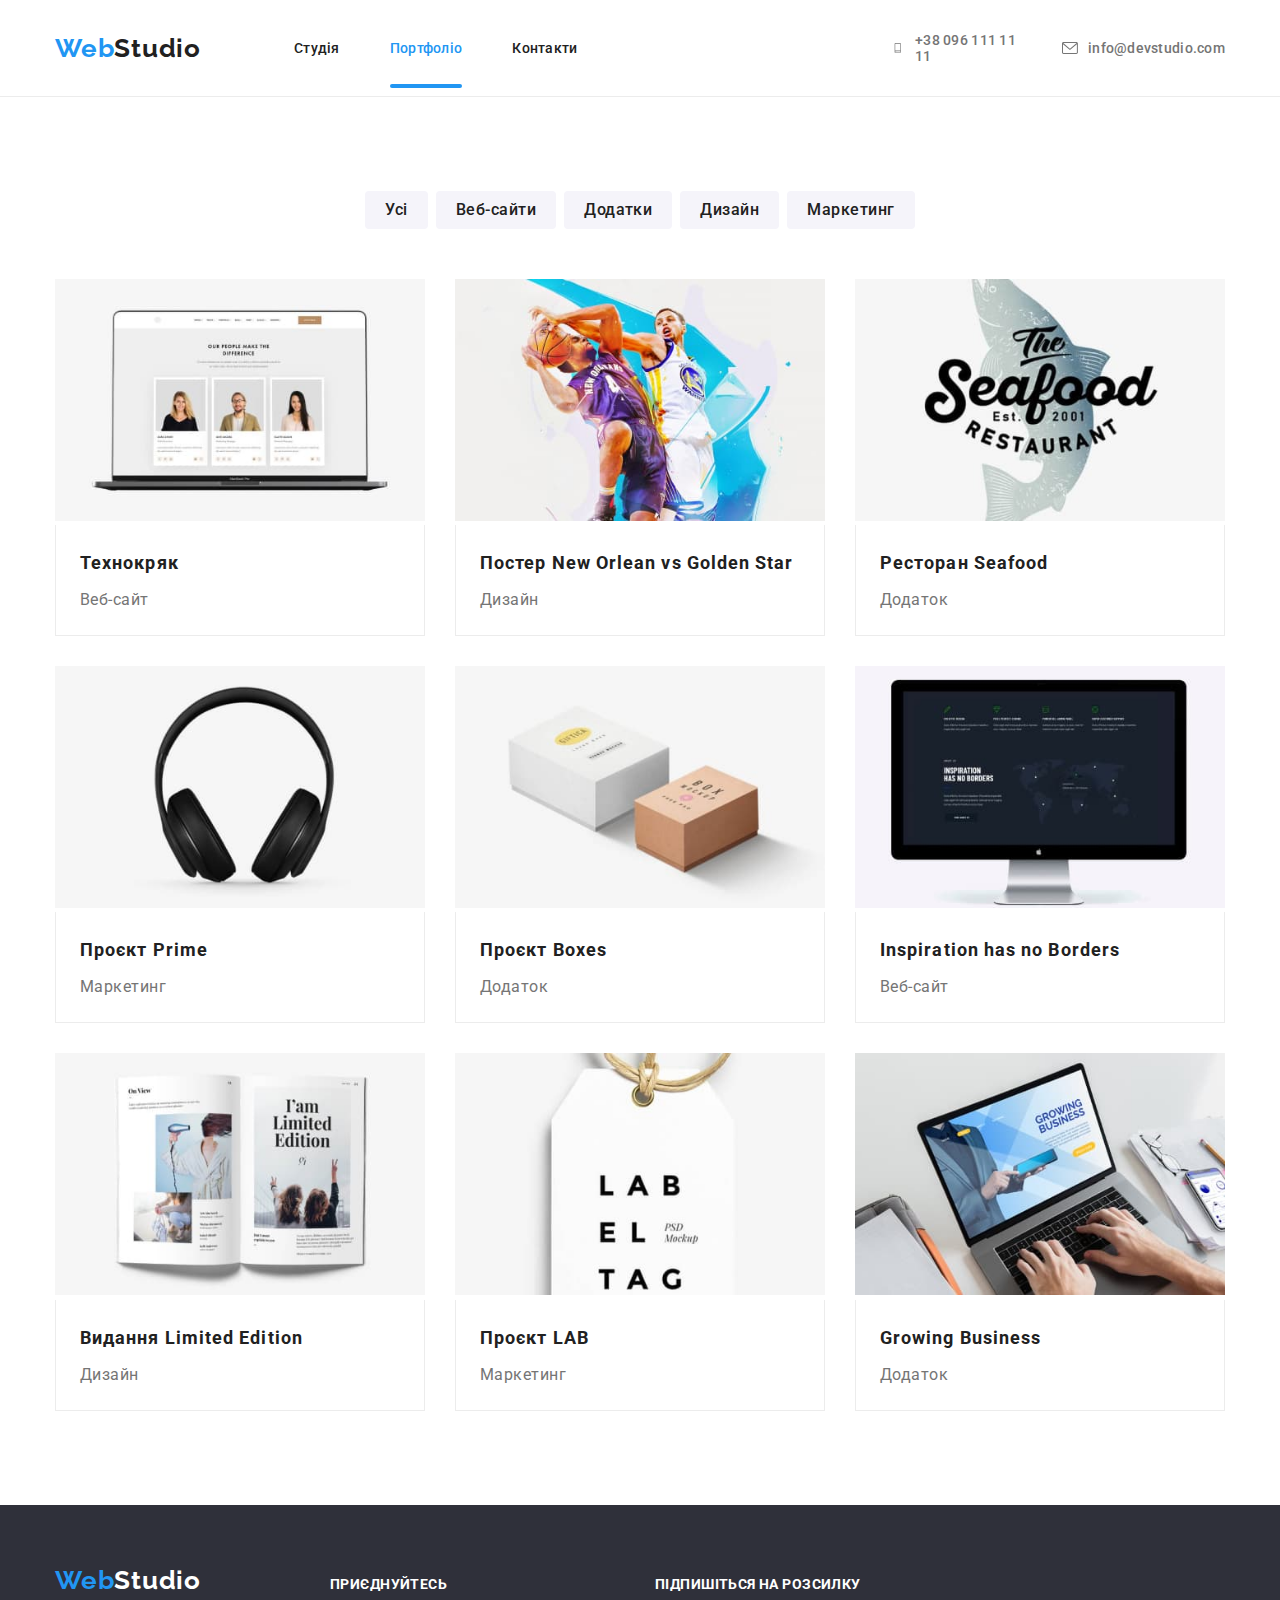
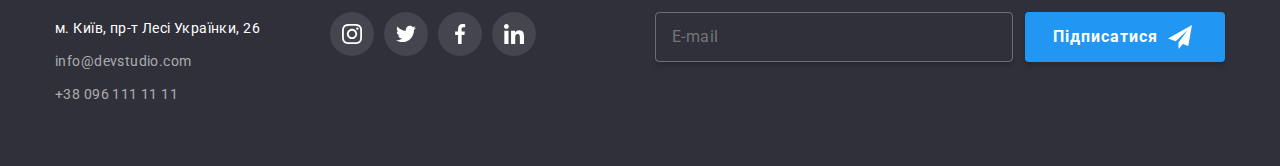
==== commit 225eda1a: "Виконав дз, дотримуючись усіх критеріїв приймання роботи" ====
--- a/portfolio.html
+++ b/portfolio.html
@@ -85,9 +85,9 @@
         <ul class="gallery">
           <li class="gallery__item">
             <a href="" class="gallery-link">
-              <div class="gallery-link__img"><img 
-                src="./img/portfolio1.jpg"
-                width="450"
+              <div class="img-container"><img class="gallery-img" srcset="./img/gallery-img/portfolio1-320.jpg 1x, ./img/gallery-img/portfolio1-640.jpg 2x"
+                src="./img/gallery-img/portfolio1-320.jpg"
+                
                 alt="Відкритий сайт на комп'ютері"
               /><div class="gallery-overlay"><span class="gallery-overlay__text">Ресурс пропонує комплексні пропозиції з різним рівнем функціоналу та сервісів. Все це дозволить відвідувачу отримати вичерпні відомості про компанію чи приватну особу.</span></div></div>
               <div class="gallery-conteiner"><h3 class="gallery-conteiner__title">Технокряк</h3>
@@ -96,20 +96,20 @@
           </li>
           <li class="gallery__item">
             <a href="" class="gallery-link">
-              <div class="gallery-link__img"><img 
-                src="./img/portfolio2.jpg"
+              <div class="img-container"><img class="gallery-img" srcset="./img/gallery-img/portfolio2-320.jpg 1x, ./img/gallery-img/portfolio2-640.jpg 2x"
+                src="./img/gallery-img/portfolio2-320.jpg"
                 alt="Два баскетболіста"
-                width="450"/><div class="gallery-overlay"><span class="gallery-overlay__text">Ресурс пропонує комплексні пропозиції з різним рівнем функціоналу та сервісів. Все це дозволить відвідувачу отримати вичерпні відомості про компанію чи приватну особу.</span></div></div>
+                /><div class="gallery-overlay"><span class="gallery-overlay__text">Ресурс пропонує комплексні пропозиції з різним рівнем функціоналу та сервісів. Все це дозволить відвідувачу отримати вичерпні відомості про компанію чи приватну особу.</span></div></div>
               <div class="gallery-conteiner"><h3 class="gallery-conteiner__title">Постер New Orlean vs Golden Star</h3>
               <p class="gallery-conteiner__text">Дизайн</p></div></a
             >
           </li>
           <li class="gallery__item">
             <a href="" class="gallery-link">
-              <div class="gallery-link__img"><img 
-                src="./img/portfolio3.jpg"
+              <div class="img-container"><img class="gallery-img" srcset="./img/gallery-img/portfolio3-320.jpg 1x, ./img/gallery-img/portfolio3-640.jpg 2x"
+                src="./img/gallery-img/portfolio3-320.jpg"
                 alt="Емблема ресторана"
-                width="450"
+                
               /><div class="gallery-overlay"><span class="gallery-overlay__text">Ресурс пропонує комплексні пропозиції з різним рівнем функціоналу та сервісів. Все це дозволить відвідувачу отримати вичерпні відомості про компанію чи приватну особу.</span></div></div>
               <div class="gallery-conteiner"> <h3 class="gallery-conteiner__title">Ресторан Seafood</h3>
               <p class="gallery-conteiner__text">Додаток</p></div></a
@@ -117,45 +117,45 @@
           </li>
           <li class="gallery__item">
             <a href="" class="gallery-link">
-              <div class="gallery-link__img"><img src="./img/portfolio4.jpg" alt="Навушники" width="450" /><div class="gallery-overlay"><span class="gallery-overlay__text">Ресурс пропонує комплексні пропозиції з різним рівнем функціоналу та сервісів. Все це дозволить відвідувачу отримати вичерпні відомості про компанію чи приватну особу.</span></div></div>
+              <div class="img-container"><img class="gallery-img" srcset="./img/gallery-img/portfolio4-320.jpg 1x, ./img/gallery-img/portfolio4-640.jpg 2x" src="./img/gallery-img/portfolio4-320.jpg" alt="Навушники" /><div class="gallery-overlay"><span class="gallery-overlay__text">Ресурс пропонує комплексні пропозиції з різним рівнем функціоналу та сервісів. Все це дозволить відвідувачу отримати вичерпні відомості про компанію чи приватну особу.</span></div></div>
               <div class="gallery-conteiner"><h3 class="gallery-conteiner__title">Проєкт Prime</h3>
               <p class="gallery-conteiner__text">Маркетинг</p></div></a
             >
           </li>
           <li class="gallery__item">
             <a href="" class="gallery-link">
-              <div class="gallery-link__img"><img src="./img/portfolio5.jpg" alt="Дві коробки" width="450" /><div class="gallery-overlay"><span class="gallery-overlay__text">Ресурс пропонує комплексні пропозиції з різним рівнем функціоналу та сервісів. Все це дозволить відвідувачу отримати вичерпні відомості про компанію чи приватну особу.</span></div></div>
+              <div class="img-container"><img class="gallery-img" srcset="./img/gallery-img/portfolio5-320.jpg 1x, ./img/gallery-img/portfolio5-640.jpg 2x" src="./img/gallery-img/portfolio5-320.jpg" alt="Дві коробки"  /><div class="gallery-overlay"><span class="gallery-overlay__text">Ресурс пропонує комплексні пропозиції з різним рівнем функціоналу та сервісів. Все це дозволить відвідувачу отримати вичерпні відомості про компанію чи приватну особу.</span></div></div>
               <div class="gallery-conteiner"> <h3 class="gallery-conteiner__title">Проєкт Boxes</h3>
               <p class="gallery-conteiner__text">Додаток</p></div></a
             >
           </li>
           <li class="gallery__item">
             <a href="" class="gallery-link">
-              <div class="gallery-link__img"> <img  src="./img/portfolio6.jpg" alt="Монітор" width="450" /><div class="gallery-overlay"><span class="gallery-overlay__text">Ресурс пропонує комплексні пропозиції з різним рівнем функціоналу та сервісів. Все це дозволить відвідувачу отримати вичерпні відомості про компанію чи приватну особу.</span></div></div>
+              <div class="img-container"> <img class="gallery-img" srcset="./img/gallery-img/portfolio6-320.jpg 1x, ./img/gallery-img/portfolio6-640.jpg 2x"  src="./img/gallery-img/portfolio6-320.jpg" alt="Монітор"  /><div class="gallery-overlay"><span class="gallery-overlay__text">Ресурс пропонує комплексні пропозиції з різним рівнем функціоналу та сервісів. Все це дозволить відвідувачу отримати вичерпні відомості про компанію чи приватну особу.</span></div></div>
               <div class="gallery-conteiner"> <h3 class="gallery-conteiner__title">Inspiration has no Borders</h3>
               <p class="gallery-conteiner__text">Веб-сайт</p></div></a
             >
           </li>
           <li class="gallery__item">
             <a href="" class="gallery-link">
-              <div class="gallery-link__img"> <img  src="./img/portfolio7.jpg" alt="Книга" width="450" /><div class="gallery-overlay"><span class="gallery-overlay__text">Ресурс пропонує комплексні пропозиції з різним рівнем функціоналу та сервісів. Все це дозволить відвідувачу отримати вичерпні відомості про компанію чи приватну особу.</span></div></div>
+              <div class="img-container"> <img class="gallery-img" srcset="./img/gallery-img/portfolio7-320.jpg 1x, ./img/gallery-img/portfolio7-640.jpg 2x" src="./img/gallery-img/portfolio7-320.jpg" alt="Книга" /><div class="gallery-overlay"><span class="gallery-overlay__text">Ресурс пропонує комплексні пропозиції з різним рівнем функціоналу та сервісів. Все це дозволить відвідувачу отримати вичерпні відомості про компанію чи приватну особу.</span></div></div>
               <div class="gallery-conteiner"><h3 class="gallery-conteiner__title">Видання Limited Edition</h3>
               <p class="gallery-conteiner__text">Дизайн</p></div></a
             >
           </li>
           <li class="gallery__item">
             <a href="" class="gallery-link">
-              <div class="gallery-link__img"> <img  src="./img/portfolio8.jpg" alt="Бірка" width="450" /><div class="gallery-overlay"><span class="gallery-overlay__text">Ресурс пропонує комплексні пропозиції з різним рівнем функціоналу та сервісів. Все це дозволить відвідувачу отримати вичерпні відомості про компанію чи приватну особу.</span></div></div>
+              <div class="img-container"> <img class="gallery-img" srcset="./img/gallery-img/portfolio8-320.jpg 1x, ./img/gallery-img/portfolio8-640.jpg 2x" src="./img/gallery-img/portfolio8-320.jpg" alt="Бірка"  /><div class="gallery-overlay"><span class="gallery-overlay__text">Ресурс пропонує комплексні пропозиції з різним рівнем функціоналу та сервісів. Все це дозволить відвідувачу отримати вичерпні відомості про компанію чи приватну особу.</span></div></div>
               <div class="gallery-conteiner"> <h3 class="gallery-conteiner__title">Проєкт LAB</h3>
               <p class="gallery-conteiner__text">Маркетинг</p></div></a
             >
           </li>
           <li class="gallery__item">
             <a href="" class="gallery-link">
-              <div class="gallery-link__img"> <img 
-                src="./img/portfolio9.jpg"
+              <div class="img-container"> <img class="gallery-img" srcset="./img/gallery-img/portfolio9-320.jpg 1x, ./img/gallery-img/portfolio9-640.jpg 2x"
+                src="./img/gallery-img/portfolio9-320.jpg"
                 alt="Людина працює на комп'ютері"
-                width="450"/><div class="gallery-overlay"><span class="gallery-overlay__text">Ресурс пропонує комплексні пропозиції з різним рівнем функціоналу та сервісів. Все це дозволить відвідувачу отримати вичерпні відомості про компанію чи приватну особу.</span></div></div>
+                /><div class="gallery-overlay"><span class="gallery-overlay__text">Ресурс пропонує комплексні пропозиції з різним рівнем функціоналу та сервісів. Все це дозволить відвідувачу отримати вичерпні відомості про компанію чи приватну особу.</span></div></div>
               <div class="gallery-conteiner"> <h3 class="gallery-conteiner__title">Growing Business</h3>
               <p class="gallery-conteiner__text">Додаток</p></div></a
             >
--- a/css/main.min.css
+++ b/css/main.min.css
@@ -1 +1 @@
-body{font-family:"Roboto",sans-serif;color:#212121;background-color:#fff}.container{width:480px;margin-left:auto;margin-right:auto;padding-left:15px;padding-right:15px}.section{padding-top:60px;padding-bottom:60px}.main{margin:0}.container__name{color:#212121;font-style:normal;text-align:center;font-size:28px;font-weight:700;line-height:normal;letter-spacing:.84px;text-align:center;-webkit-box-align:center;-ms-flex-align:center;align-items:center;margin:0}.page-header{background-color:#fff;border-bottom:1px solid #ececec}.page-header .container--positioning{position:relative;padding-top:10px;padding-bottom:10px}.header-button{display:-webkit-inline-box;display:-ms-inline-flexbox;display:inline-flex;margin:0;padding:0;border:0;background-color:#fff;cursor:pointer}.header-button:hover .icon-menu,.header-button:focus .icon-menu{fill:#2196f3;-webkit-transition:fill 250ms cubic-bezier(0.4, 0, 0.2, 1);transition:fill 250ms cubic-bezier(0.4, 0, 0.2, 1)}.nav-container-button{position:absolute;padding:0;top:10px;right:15px;border:0;background-color:#fff}.nav-container-button:hover .icon-close,.nav-container-button:focus .icon-close{fill:#2196f3;-webkit-transition:fill 250ms cubic-bezier(0.4, 0, 0.2, 1);transition:fill 250ms cubic-bezier(0.4, 0, 0.2, 1)}.navigation{display:-webkit-box;display:-ms-flexbox;display:flex;-webkit-box-align:center;-ms-flex-align:center;align-items:center;-webkit-box-pack:justify;-ms-flex-pack:justify;justify-content:space-between}.nav-container{position:absolute;display:none;left:0;top:0;padding:48px 40px;background:#fff;-webkit-box-shadow:0px 1px 3px 0px rgba(0,0,0,.16),0px 2px 4px 0px rgba(0,0,0,.08),0px 4px 8px 0px rgba(0,0,0,.04);box-shadow:0px 1px 3px 0px rgba(0,0,0,.16),0px 2px 4px 0px rgba(0,0,0,.08),0px 4px 8px 0px rgba(0,0,0,.04);width:480px;z-index:99999}.is-open{display:block}.pages{margin:0 0 306px 0;padding:0;list-style-type:none}.pages__item{position:relative;margin-bottom:32px}.pages .pages__item:last-child{margin-bottom:0}.logo{color:#212121;font-family:"Raleway",sans-serif;text-decoration:none;font-size:24px;font-style:normal;font-weight:700;line-height:normal;letter-spacing:.72px}.logo__title{color:#2196f3}.pages-link{display:inline-block;color:#212121;text-decoration:none;text-align:center;font-size:40px;font-style:normal;font-weight:500;line-height:normal;letter-spacing:.8px;height:48px;-webkit-transition:color 250ms cubic-bezier(0.4, 0, 0.2, 1);transition:color 250ms cubic-bezier(0.4, 0, 0.2, 1)}.pages-link--current{color:#2196f3}.pages-link:hover,.pages-link:focus{color:#2196f3}.contact{padding:0;margin:0;margin-bottom:64px;list-style-type:none;gap:50px}.contact__item:not(:last-child){margin-bottom:32px}.contact-link{text-decoration:none;font-style:normal;font-weight:500;color:#2196f3;font-size:34px;line-height:normal;letter-spacing:.68px}.contact-link:hover,.contact-link:focus{cursor:pointer}.contact-link__icon{display:none}.contact-link--font{color:#757575;font-size:24px;line-height:normal;letter-spacing:.48px}.header-network{display:-webkit-box;display:-ms-flexbox;display:flex;list-style:none;margin:0;padding:0}.header-network-link{color:#2196f3;height:22px;padding:0 10px 0 10px;text-decoration:none;font-size:18px;font-style:normal;font-weight:500;line-height:22px;letter-spacing:.36px}.header-network-link--padding{padding-left:0}.header-network__item:not(:last-child){border-right:1px solid rgba(33,33,33,.2)}.section--design{max-width:1600px;background-image:-webkit-gradient(linear, left top, left bottom, from(rgba(47, 48, 58, 0.4)), to(rgba(47, 48, 58, 0.4))),url("../img/Img.jpg");background-image:linear-gradient(rgba(47, 48, 58, 0.4), rgba(47, 48, 58, 0.4)),url("../img/Img.jpg");background-size:cover;text-align:center;padding-top:118px;padding-bottom:118px;margin-left:auto;margin-right:auto}.container__title{color:#f5f5f5;margin:0;text-align:center;font-size:26px;font-style:normal;font-weight:900;line-height:42px;letter-spacing:1.56px;text-transform:uppercase;width:360px;margin-left:auto;margin-right:auto}.button-hero{color:#fff;background-color:#2196f3;cursor:pointer;text-align:center;font-size:16px;font-style:normal;font-weight:700;line-height:30px;letter-spacing:.96px;text-align:center;-webkit-box-align:center;-ms-flex-align:center;align-items:center;border:0;border-radius:4px;width:200px;height:50px;margin-top:30px;padding:0;-webkit-transition:-webkit-transform 250ms cubic-bezier(0.4, 0, 0.2, 1);transition:-webkit-transform 250ms cubic-bezier(0.4, 0, 0.2, 1);transition:transform 250ms cubic-bezier(0.4, 0, 0.2, 1);transition:transform 250ms cubic-bezier(0.4, 0, 0.2, 1), -webkit-transform 250ms cubic-bezier(0.4, 0, 0.2, 1)}.button-hero:hover,.button-hero:focus{-webkit-transform:scale(1.05);transform:scale(1.05)}.backdrop{position:fixed;top:0;left:0;width:100%;height:100%;background:rgba(0,0,0,.2);opacity:1;-webkit-transition:visibility 250ms cubic-bezier(0.4, 0, 0.2, 1),opacity 250ms cubic-bezier(0.4, 0, 0.2, 1);transition:visibility 250ms cubic-bezier(0.4, 0, 0.2, 1),opacity 250ms cubic-bezier(0.4, 0, 0.2, 1);z-index:99999}.backdrop.backdrop--hidden .modal{-webkit-transform:translate(-50%, -50%) scale(0.7);transform:translate(-50%, -50%) scale(0.7)}.backdrop--hidden{opacity:0;pointer-events:none;visibility:hidden}.modal{position:absolute;top:50%;left:50%;-webkit-transform:translate(-50%, -50%) scale(1);transform:translate(-50%, -50%) scale(1);width:450px;height:609px;border-radius:4px;background:#fff;-webkit-box-shadow:0px 2px 1px 0px rgba(0,0,0,.2),0px 1px 1px 0px rgba(0,0,0,.14),0px 1px 3px 0px rgba(0,0,0,.12);box-shadow:0px 2px 1px 0px rgba(0,0,0,.2),0px 1px 1px 0px rgba(0,0,0,.14),0px 1px 3px 0px rgba(0,0,0,.12);padding:40px;-webkit-transition:-webkit-transform 250ms cubic-bezier(0.4, 0, 0.2, 1);transition:-webkit-transform 250ms cubic-bezier(0.4, 0, 0.2, 1);transition:transform 250ms cubic-bezier(0.4, 0, 0.2, 1);transition:transform 250ms cubic-bezier(0.4, 0, 0.2, 1), -webkit-transform 250ms cubic-bezier(0.4, 0, 0.2, 1);overflow-y:scroll}.button-container{-webkit-transition:-webkit-transform 250ms cubic-bezier(0.4, 0, 0.2, 1);transition:-webkit-transform 250ms cubic-bezier(0.4, 0, 0.2, 1);transition:transform 250ms cubic-bezier(0.4, 0, 0.2, 1);transition:transform 250ms cubic-bezier(0.4, 0, 0.2, 1), -webkit-transform 250ms cubic-bezier(0.4, 0, 0.2, 1)}.modal-button{position:absolute;display:inline-block;top:8px;right:8px;width:30px;height:30px;border-radius:50%;border-color:rgba(0,0,0,.1);background-color:#fff;-webkit-transition:fill 250ms cubic-bezier(0.4, 0, 0.2, 1);transition:fill 250ms cubic-bezier(0.4, 0, 0.2, 1)}.modal-button:hover,.modal-button:focus{cursor:pointer;fill:#2196f3;outline:none}.modal-button__icon{position:absolute;top:50%;left:50%;-webkit-transform:translate(-50%, -50%);transform:translate(-50%, -50%)}.form__title{color:#212121;text-align:center;font-size:20px;font-style:normal;font-weight:700;line-height:30px;letter-spacing:.6px;margin:0;margin-bottom:30px}.form-container{position:relative;margin-bottom:28px;width:370px}.form-container__label{position:absolute;top:-20px;color:#757575;font-size:12px;font-style:normal;font-weight:400;line-height:normal;letter-spacing:.12px}.form-input{width:370px;height:40px;-ms-flex-negative:0;flex-shrink:0;border-radius:4px;border:1px solid rgba(33,33,33,.2);padding:12px;padding-left:43px;outline:none}.form-input:focus{border-color:#2196f3;-webkit-transition:border-color 250ms cubic-bezier(0.4, 0, 0.2, 1);transition:border-color 250ms cubic-bezier(0.4, 0, 0.2, 1)}.form-input__icon{position:absolute;top:50%;left:15px;-webkit-transform:translateY(-50%);transform:translateY(-50%)}.form-input:focus~.form-input__icon{fill:#2196f3;-webkit-transition:fill 250ms cubic-bezier(0.4, 0, 0.2, 1);transition:fill 250ms cubic-bezier(0.4, 0, 0.2, 1)}.textarea{width:370px;height:120px;-ms-flex-negative:0;flex-shrink:0;border-radius:4px;border:1px solid rgba(33,33,33,.2);padding:12px 16px;resize:none;outline:none}.textarea::-webkit-input-placeholder{color:rgba(117,117,117,.5);font-size:12px;font-style:normal;font-weight:400;line-height:normal;letter-spacing:.12px}.textarea::-moz-placeholder{color:rgba(117,117,117,.5);font-size:12px;font-style:normal;font-weight:400;line-height:normal;letter-spacing:.12px}.textarea:-ms-input-placeholder{color:rgba(117,117,117,.5);font-size:12px;font-style:normal;font-weight:400;line-height:normal;letter-spacing:.12px}.textarea::-ms-input-placeholder{color:rgba(117,117,117,.5);font-size:12px;font-style:normal;font-weight:400;line-height:normal;letter-spacing:.12px}.textarea::placeholder{color:rgba(117,117,117,.5);font-size:12px;font-style:normal;font-weight:400;line-height:normal;letter-spacing:.12px}.textarea:focus{border-color:#2196f3;-webkit-transition:border-color 250ms cubic-bezier(0.4, 0, 0.2, 1);transition:border-color 250ms cubic-bezier(0.4, 0, 0.2, 1)}.form-container--positioning{display:-webkit-box;display:-ms-flexbox;display:flex;-webkit-box-align:center;-ms-flex-align:center;align-items:center;margin-bottom:30px;padding:0 12px 0 0;width:370px}.form-label-check{display:-webkit-box;display:-ms-flexbox;display:flex;-webkit-box-align:center;-ms-flex-align:center;align-items:center;color:#757575;font-size:12px;font-style:normal;font-weight:400;line-height:normal;letter-spacing:.36px}.check-input{position:absolute;left:20px;width:1px;height:1px;margin:-1px;border:0;padding:0;clip:rect(0 0 0 0);overflow:hidden}.check-input__icon{width:15px;height:15px;margin-right:7px;border:2px solid #212121;border-radius:4px}.check-input:focus+.check-input__icon{border-color:#2196f3}.check-input:checked+.check-input__icon{background-color:#2196f3;border:0}.check-link{margin-left:5px;color:#2196f3;font-size:12px;font-style:normal;font-weight:400;line-height:normal;letter-spacing:.36px;text-decoration-line:underline}.form-button{width:200px;height:50px;-ms-flex-negative:0;flex-shrink:0;border:0;border-radius:4px;background:#2196f3;-webkit-box-shadow:0px 4px 4px 0px rgba(0,0,0,.15);box-shadow:0px 4px 4px 0px rgba(0,0,0,.15);color:#fff;text-align:center;font-size:16px;font-style:normal;font-weight:700;line-height:30px;letter-spacing:.96px;cursor:pointer}.section--positioning{background-color:#fff}.solution{margin:0;padding:0;gap:30px;list-style-type:none}.solution-container{display:-webkit-box;display:-ms-flexbox;display:flex;width:450px;height:120px;background-color:#f5f4fa;-webkit-box-pack:center;-ms-flex-pack:center;justify-content:center;-webkit-box-align:center;-ms-flex-align:center;align-items:center}.solution-item{width:450px}.solution-item__title{color:#212121;font-style:normal;font-weight:700;font-size:14px;line-height:1.15;letter-spacing:.03em;text-transform:uppercase;margin:0;margin-top:30px;text-align:center}.solution-item__text{color:#757575;font-style:normal;font-weight:400;font-size:14px;line-height:1.7;letter-spacing:.03em;margin:0;margin-top:10px}.section--bgr{background-color:#fff;text-align:center;display:none}.development{display:-webkit-box;display:-ms-flexbox;display:flex;gap:30px;margin:0;margin-top:50px;padding:0;list-style:none}.development-link{position:relative;height:294px}.development-title{position:absolute;width:100%;height:70px;bottom:0;background:rgba(47,48,58,.8);padding-top:27px;padding-bottom:27px}.development-title__text{text-align:center;font-size:14px;font-style:normal;font-weight:700;line-height:normal;letter-spacing:.42px;text-transform:uppercase;color:#fff}.section--background{background-color:#f5f4fa}.teams{margin:0;margin-top:50px;margin-left:auto;margin-right:auto;padding:0;gap:30px;list-style-type:none}.teams__item{text-align:center;padding:0;-webkit-box-align:center;-ms-flex-align:center;align-items:center;background-color:#fff;-webkit-box-shadow:0px 2px 1px 0px rgba(0,0,0,.2),0px 1px 1px 0px rgba(0,0,0,.14),0px 1px 3px 0px rgba(0,0,0,.12);box-shadow:0px 2px 1px 0px rgba(0,0,0,.2),0px 1px 1px 0px rgba(0,0,0,.14),0px 1px 3px 0px rgba(0,0,0,.12);border-radius:0px 0px 4px 4px}.teams__item:not(:last-child){margin-bottom:30px}.info{padding-top:30px;padding-bottom:30px}.info__name{color:#212121;font-style:normal;font-weight:500;font-size:16px;line-height:1.18;letter-spacing:.03em;margin:0}.info__speciality{color:#757575;font-style:normal;font-weight:400;font-size:16px;line-height:1.18;letter-spacing:.03em;margin:0;margin-top:10px}.network{display:-webkit-box;display:-ms-flexbox;display:flex;-webkit-box-pack:center;-ms-flex-pack:center;justify-content:center;margin:0;padding:0;list-style-type:none;margin-top:16px;gap:10px}.network__items{margin:0;padding:0;width:44px;height:44px;border-radius:50%}.network-link{display:-webkit-box;display:-ms-flexbox;display:flex;-webkit-box-align:center;-ms-flex-align:center;align-items:center;-webkit-box-pack:center;-ms-flex-pack:center;justify-content:center;margin:0;padding:0;width:44px;height:44px;fill:#afb1b8;border-radius:50%;background-color:#fff;-webkit-transition:background-color 250ms cubic-bezier(0.4, 0, 0.2, 1);transition:background-color 250ms cubic-bezier(0.4, 0, 0.2, 1)}.network-link__icon{-webkit-transition:fill 250ms cubic-bezier(0.4, 0, 0.2, 1);transition:fill 250ms cubic-bezier(0.4, 0, 0.2, 1)}.network-link:hover,.network-link:focus{background-color:#2196f3}.network-link:focus>.network-link__icon{fill:#fff;cursor:pointer}.network-link:hover>.network-link__icon{fill:#fff;cursor:pointer}.clients{display:-webkit-box;display:-ms-flexbox;display:flex;-ms-flex-wrap:wrap;flex-wrap:wrap;margin:0;padding:0;list-style-type:none;gap:30px;margin-top:50px}.clients__item{width:210px;height:92px}.clients-link{display:-webkit-box;display:-ms-flexbox;display:flex;-webkit-box-pack:center;-ms-flex-pack:center;justify-content:center;-webkit-box-align:center;-ms-flex-align:center;align-items:center;width:210px;height:92px;fill:#afb1b8;border:1px solid #afb1b8;border-radius:4px;-webkit-transition:fill 250ms cubic-bezier(0.4, 0, 0.2, 1),border-color 250ms cubic-bezier(0.4, 0, 0.2, 1);transition:fill 250ms cubic-bezier(0.4, 0, 0.2, 1),border-color 250ms cubic-bezier(0.4, 0, 0.2, 1)}.clients-link:hover,.clients-link:focus{fill:#2196f3;cursor:pointer;border:1px solid #2196f3}.sorting{display:-webkit-inline-box;display:-ms-inline-flexbox;display:inline-flex;-ms-flex-wrap:wrap;flex-wrap:wrap;width:326px;margin:0;padding:0;list-style:none;gap:8px}.sorting-button{color:#212121;background-color:#f5f4fa;cursor:pointer;text-align:center;font-size:16px;font-style:normal;font-weight:500;line-height:26px;letter-spacing:.48px;-webkit-box-align:center;-ms-flex-align:center;align-items:center;border:0;border-radius:4px;border:0;height:38px;border-radius:4px;padding-left:20px;padding-right:20px;-webkit-transition:color 250ms cubic-bezier(0.4, 0, 0.2, 1),background-color 250ms cubic-bezier(0.4, 0, 0.2, 1),-webkit-box-shadow 250ms cubic-bezier(0.4, 0, 0.2, 1);transition:color 250ms cubic-bezier(0.4, 0, 0.2, 1),background-color 250ms cubic-bezier(0.4, 0, 0.2, 1),-webkit-box-shadow 250ms cubic-bezier(0.4, 0, 0.2, 1);transition:color 250ms cubic-bezier(0.4, 0, 0.2, 1),background-color 250ms cubic-bezier(0.4, 0, 0.2, 1),box-shadow 250ms cubic-bezier(0.4, 0, 0.2, 1);transition:color 250ms cubic-bezier(0.4, 0, 0.2, 1),background-color 250ms cubic-bezier(0.4, 0, 0.2, 1),box-shadow 250ms cubic-bezier(0.4, 0, 0.2, 1),-webkit-box-shadow 250ms cubic-bezier(0.4, 0, 0.2, 1)}.sorting-button:hover,.sorting-button:focus{color:#fff;background-color:#2196f3;-webkit-box-shadow:0px 2px 2px 0px rgba(0,0,0,.12),0px 1px 2px 0px rgba(0,0,0,.08),0px 3px 1px 0px rgba(0,0,0,.1);box-shadow:0px 2px 2px 0px rgba(0,0,0,.12),0px 1px 2px 0px rgba(0,0,0,.08),0px 3px 1px 0px rgba(0,0,0,.1)}.gallery{margin:0;padding:0;margin-left:auto;margin-right:auto;list-style:none;margin-top:40px;gap:30px}.gallery__item:not(:last-child){margin-bottom:30px}.gallery-link{display:inline-block;text-decoration:none;-webkit-transition:-webkit-box-shadow 250ms cubic-bezier(0.4, 0, 0.2, 1);transition:-webkit-box-shadow 250ms cubic-bezier(0.4, 0, 0.2, 1);transition:box-shadow 250ms cubic-bezier(0.4, 0, 0.2, 1);transition:box-shadow 250ms cubic-bezier(0.4, 0, 0.2, 1), -webkit-box-shadow 250ms cubic-bezier(0.4, 0, 0.2, 1)}.gallery-link__img{position:relative;overflow:hidden}.gallery-link:hover,.gallery-link:focus{-webkit-box-shadow:1px 4px 6px 0px rgba(0,0,0,.16),0px 4px 4px 0px rgba(0,0,0,.06),0px 1px 1px 0px rgba(0,0,0,.12);box-shadow:1px 4px 6px 0px rgba(0,0,0,.16),0px 4px 4px 0px rgba(0,0,0,.06),0px 1px 1px 0px rgba(0,0,0,.12)}.gallery-link:hover .gallery-overlay{-webkit-transform:translateY(0%);transform:translateY(0%)}.gallery-overlay{position:absolute;display:inline-block;content:"";width:100%;height:100%;top:0;left:0;background-color:rgba(33,150,243,.9);-webkit-transform:translateY(101%);transform:translateY(101%);-webkit-transition:-webkit-transform 250ms cubic-bezier(0.4, 0, 0.2, 1);transition:-webkit-transform 250ms cubic-bezier(0.4, 0, 0.2, 1);transition:transform 250ms cubic-bezier(0.4, 0, 0.2, 1);transition:transform 250ms cubic-bezier(0.4, 0, 0.2, 1), -webkit-transform 250ms cubic-bezier(0.4, 0, 0.2, 1);padding:63px 24px}.gallery-overlay__text{font-size:18px;font-style:normal;font-weight:400;line-height:28px;color:#fff}.gallery-conteiner{padding:20px 24px;border:1px solid #ececec;border-top:0}.gallery-conteiner__title{color:#212121;font-style:normal;font-weight:700;font-size:15px;line-height:2;letter-spacing:.06em;margin:0}.gallery-conteiner__text{color:#757575;font-style:normal;font-weight:400;font-size:16px;line-height:1.8;letter-spacing:.03em;margin:0;margin-top:4px}.page-footer{background-color:#2f303a;padding-top:60px;padding-bottom:60px}.container--location{text-align:center;-webkit-box-align:baseline;-ms-flex-align:baseline;align-items:baseline}.footer-contact{list-style-type:none;padding:0;margin:0;margin-top:9px}.footer-contact__item--positioning{margin-top:9px}.address{color:#fff;margin-top:20px;font-style:normal;font-size:14px;font-style:normal;font-weight:400;line-height:24px;letter-spacing:.42px}.page-footer__logo{color:#fff;font-family:"Raleway",sans-serif;text-decoration:none;font-size:24px;font-style:normal;font-weight:700;line-height:normal;letter-spacing:.72px}.page-footer__logo .logo__text{color:#2196f3}.footer-contact-link{color:rgba(255,255,255,.6);text-decoration:none;font-style:normal;font-weight:400;font-size:14px;line-height:1.5;letter-spacing:.03em;-webkit-transition:color 250ms cubic-bezier(0.4, 0, 0.2, 1);transition:color 250ms cubic-bezier(0.4, 0, 0.2, 1)}.footer-contact-link:hover,.footer-contact-link:focus{color:#2196f3}.contact-information{margin-bottom:60px}.footer-container{text-align:center;margin-bottom:60px}.footer-container__title{color:#fff;font-size:14px;font-style:normal;font-weight:700;line-height:normal;letter-spacing:.42px;text-transform:uppercase;margin:0;padding:0}.footer-network{display:-webkit-box;display:-ms-flexbox;display:flex;margin:0;padding:0;-webkit-box-pack:center;-ms-flex-pack:center;justify-content:center;list-style-type:none;gap:10px;margin-top:20px}.footer-network__items{width:44px;height:44px;background-color:rgba(255,255,255,.1);border-radius:50%}.footer-link{display:-webkit-box;display:-ms-flexbox;display:flex;-webkit-box-pack:center;-ms-flex-pack:center;justify-content:center;-webkit-box-align:center;-ms-flex-align:center;align-items:center;width:44px;height:44px;border-radius:50%;-webkit-transition:background-color 250ms cubic-bezier(0.4, 0, 0.2, 1);transition:background-color 250ms cubic-bezier(0.4, 0, 0.2, 1)}.footer-link:hover,.footer-link:focus{background-color:#2196f3;cursor:pointer}.footer-link__icon{fill:#fff}.form-footer{text-align:center}.footer-label{display:block;width:450px;color:#fff;font-size:14px;font-style:normal;font-weight:700;line-height:normal;letter-spacing:.42px;text-transform:uppercase}.footer-input{width:450px;height:50px;margin-top:20px;margin-bottom:20px;-ms-flex-negative:0;flex-shrink:0;border-radius:4px;border:1px solid rgba(255,255,255,.3);background:rgba(33,150,243,0);-webkit-box-shadow:0px 4px 4px 0px rgba(0,0,0,.15);box-shadow:0px 4px 4px 0px rgba(0,0,0,.15);padding:15px 16px;color:#fff;font-size:16px;font-style:normal;font-weight:400;line-height:20px;letter-spacing:.48px;outline:none}.footer-input:focus{border-color:#2196f3;-webkit-transition:border-color 250ms cubic-bezier(0.4, 0, 0.2, 1);transition:border-color 250ms cubic-bezier(0.4, 0, 0.2, 1)}.footer-button{display:-webkit-box;display:-ms-flexbox;display:flex;-webkit-box-align:center;-ms-flex-align:center;align-items:center;width:200px;height:50px;margin-left:auto;margin-right:auto;padding-left:28px;-ms-flex-negative:0;flex-shrink:0;border:0;border-radius:4px;background:#2196f3;-webkit-box-shadow:0px 4px 4px 0px rgba(0,0,0,.15);box-shadow:0px 4px 4px 0px rgba(0,0,0,.15);color:#fff;text-align:center;font-size:16px;font-style:normal;font-weight:700;line-height:30px;letter-spacing:.96px;cursor:pointer}.footer-button__icon{margin-left:10px}/*# sourceMappingURL=main.min.css.map */+body{font-family:"Roboto",sans-serif;color:#212121;background-color:#fff}.main{margin:0}.container{width:480px;margin-left:auto;margin-right:auto;padding-left:15px;padding-right:15px}.container__name{color:#212121;font-style:normal;text-align:center;font-weight:700;line-height:normal;text-align:center;margin:0;font-size:28px;letter-spacing:.84px}.section{padding-top:60px;padding-bottom:60px}.page-header{background-color:#fff;border-bottom:1px solid #ececec}.container--positioning{position:relative}.navigation{display:-webkit-box;display:-ms-flexbox;display:flex;-webkit-box-align:center;-ms-flex-align:center;align-items:center}.pages{padding:0;list-style-type:none}.pages__item{position:relative}.logo{color:#212121;font-family:"Raleway",sans-serif;text-decoration:none;font-size:24px;font-style:normal;font-weight:700;line-height:normal;letter-spacing:.72px}.logo__title{color:#2196f3}.pages-link{display:inline-block;color:#212121;text-decoration:none;text-align:center;font-size:40px;font-style:normal;font-weight:500;line-height:normal;letter-spacing:.8px;-webkit-transition:color 250ms cubic-bezier(0.4, 0, 0.2, 1);transition:color 250ms cubic-bezier(0.4, 0, 0.2, 1)}.pages-link--current{color:#2196f3}.pages-link:hover,.pages-link:focus{color:#2196f3}.contact{padding:0;margin:0;list-style-type:none;gap:50px}.contact-link{text-decoration:none;font-style:normal;font-weight:500;color:#2196f3;font-size:34px;line-height:normal;letter-spacing:.68px}@media screen and (max-width: 767px){.container--positioning{padding-top:10px;padding-bottom:10px}.header-button{display:-webkit-box;display:-ms-flexbox;display:flex;margin:0;margin-left:276px;padding:0;border:0;background-color:#fff;cursor:pointer}.header-button:hover .icon-menu,.header-button:focus .icon-menu{fill:#2196f3;-webkit-transition:fill 250ms cubic-bezier(0.4, 0, 0.2, 1);transition:fill 250ms cubic-bezier(0.4, 0, 0.2, 1)}.nav-container-button{position:absolute;padding:0;top:10px;right:15px;border:0;background-color:#fff}.nav-container-button:hover .icon-close,.nav-container-button:focus .icon-close{fill:#2196f3;-webkit-transition:fill 250ms cubic-bezier(0.4, 0, 0.2, 1);transition:fill 250ms cubic-bezier(0.4, 0, 0.2, 1)}.nav-container{position:absolute;display:none;left:0;top:0;padding:48px 40px;background:#fff;-webkit-box-shadow:0px 1px 3px 0px rgba(0,0,0,.16),0px 2px 4px 0px rgba(0,0,0,.08),0px 4px 8px 0px rgba(0,0,0,.04);box-shadow:0px 1px 3px 0px rgba(0,0,0,.16),0px 2px 4px 0px rgba(0,0,0,.08),0px 4px 8px 0px rgba(0,0,0,.04);width:480px;z-index:99999}.is-open{display:block}.pages{margin:0 0 306px 0}.pages__item{position:relative;margin-bottom:32px}.pages__item:last-child{margin-bottom:0}.contact{margin-bottom:64px}.contact__item:not(:last-child){margin-bottom:32px}.contact-link:hover,.contact-link:focus{cursor:pointer}.contact-link__icon{display:none}.contact-link--font{color:#757575;font-size:24px;line-height:normal;letter-spacing:.48px}.header-network{display:-webkit-box;display:-ms-flexbox;display:flex;list-style:none;margin:0;padding:0}.header-network-link{color:#2196f3;height:22px;padding:0 10px 0 10px;text-decoration:none;font-size:18px;font-style:normal;font-weight:500;line-height:22px;letter-spacing:.36px}.header-network-link--padding{padding-left:0}.header-network__item:not(:last-child){border-right:1px solid rgba(33,33,33,.2)}}.section--design{max-width:1600px;background-image:-webkit-gradient(linear, left top, left bottom, from(rgba(47, 48, 58, 0.4)), to(rgba(47, 48, 58, 0.4))),url("/img/hero-img/img-mobile1x.jpg");background-image:linear-gradient(rgba(47, 48, 58, 0.4), rgba(47, 48, 58, 0.4)),url("/img/hero-img/img-mobile1x.jpg");background-size:cover;text-align:center;padding-top:118px;padding-bottom:118px;margin-left:auto;margin-right:auto}.container__title{color:#f5f5f5;margin:0;text-align:center;font-size:26px;font-style:normal;font-weight:900;line-height:42px;letter-spacing:1.56px;text-transform:uppercase;width:360px;margin-left:auto;margin-right:auto}.button-hero{color:#fff;background-color:#2196f3;cursor:pointer;text-align:center;font-size:16px;font-style:normal;font-weight:700;line-height:30px;letter-spacing:.96px;text-align:center;-webkit-box-align:center;-ms-flex-align:center;align-items:center;border:0;border-radius:4px;width:200px;height:50px;margin-top:30px;padding:0;-webkit-transition:-webkit-transform 250ms cubic-bezier(0.4, 0, 0.2, 1);transition:-webkit-transform 250ms cubic-bezier(0.4, 0, 0.2, 1);transition:transform 250ms cubic-bezier(0.4, 0, 0.2, 1);transition:transform 250ms cubic-bezier(0.4, 0, 0.2, 1), -webkit-transform 250ms cubic-bezier(0.4, 0, 0.2, 1)}.button-hero:hover,.button-hero:focus{-webkit-transform:scale(1.05);transform:scale(1.05)}@media(min-device-pixel-ratio: 2),(-webkit-min-device-pixel-ratio: 2),(min-resolution: 192dpi),(min-resolution: 2dppx){.section--design{background-image:-webkit-gradient(linear, left top, left bottom, from(rgba(47, 48, 58, 0.4)), to(rgba(47, 48, 58, 0.4))),url("/img/hero-img/img-mobile2x.jpg");background-image:linear-gradient(rgba(47, 48, 58, 0.4), rgba(47, 48, 58, 0.4)),url("/img/hero-img/img-mobile2x.jpg")}}.backdrop{position:fixed;top:0;left:0;width:100%;height:100%;background:rgba(0,0,0,.2);opacity:1;-webkit-transition:visibility 250ms cubic-bezier(0.4, 0, 0.2, 1),opacity 250ms cubic-bezier(0.4, 0, 0.2, 1);transition:visibility 250ms cubic-bezier(0.4, 0, 0.2, 1),opacity 250ms cubic-bezier(0.4, 0, 0.2, 1);z-index:99999}.backdrop.backdrop--hidden .modal{-webkit-transform:translate(-50%, -50%) scale(0.7);transform:translate(-50%, -50%) scale(0.7)}.backdrop--hidden{opacity:0;pointer-events:none;visibility:hidden}.modal{position:absolute;top:50%;left:50%;-webkit-transform:translate(-50%, -50%) scale(1);transform:translate(-50%, -50%) scale(1);width:450px;height:609px;border-radius:4px;background:#fff;-webkit-box-shadow:0px 2px 1px 0px rgba(0,0,0,.2),0px 1px 1px 0px rgba(0,0,0,.14),0px 1px 3px 0px rgba(0,0,0,.12);box-shadow:0px 2px 1px 0px rgba(0,0,0,.2),0px 1px 1px 0px rgba(0,0,0,.14),0px 1px 3px 0px rgba(0,0,0,.12);padding:40px;-webkit-transition:-webkit-transform 250ms cubic-bezier(0.4, 0, 0.2, 1);transition:-webkit-transform 250ms cubic-bezier(0.4, 0, 0.2, 1);transition:transform 250ms cubic-bezier(0.4, 0, 0.2, 1);transition:transform 250ms cubic-bezier(0.4, 0, 0.2, 1), -webkit-transform 250ms cubic-bezier(0.4, 0, 0.2, 1)}.button-container{-webkit-transition:-webkit-transform 250ms cubic-bezier(0.4, 0, 0.2, 1);transition:-webkit-transform 250ms cubic-bezier(0.4, 0, 0.2, 1);transition:transform 250ms cubic-bezier(0.4, 0, 0.2, 1);transition:transform 250ms cubic-bezier(0.4, 0, 0.2, 1), -webkit-transform 250ms cubic-bezier(0.4, 0, 0.2, 1)}.modal-button{position:absolute;display:inline-block;top:8px;right:8px;width:30px;height:30px;border-radius:50%;border-color:rgba(0,0,0,.1);background-color:#fff;-webkit-transition:fill 250ms cubic-bezier(0.4, 0, 0.2, 1);transition:fill 250ms cubic-bezier(0.4, 0, 0.2, 1)}.modal-button:hover,.modal-button:focus{cursor:pointer;fill:#2196f3;outline:none}.modal-button__icon{position:absolute;top:50%;left:50%;-webkit-transform:translate(-50%, -50%);transform:translate(-50%, -50%)}.form__title{color:#212121;text-align:center;font-size:20px;font-style:normal;font-weight:700;letter-spacing:.6px;margin:0;margin-bottom:30px}.form-container{position:relative;margin-bottom:28px;width:370px}.form-container__label{position:absolute;top:-20px;color:#757575;font-size:12px;font-style:normal;font-weight:400;line-height:normal;letter-spacing:.12px}.form-input{width:370px;height:40px;-ms-flex-negative:0;flex-shrink:0;border-radius:4px;border:1px solid rgba(33,33,33,.2);padding:12px;padding-left:43px;outline:none}.form-input:focus{border-color:#2196f3;-webkit-transition:border-color 250ms cubic-bezier(0.4, 0, 0.2, 1);transition:border-color 250ms cubic-bezier(0.4, 0, 0.2, 1)}.form-input__icon{position:absolute;top:50%;left:15px;-webkit-transform:translateY(-50%);transform:translateY(-50%)}.form-input:focus~.form-input__icon{fill:#2196f3;-webkit-transition:fill 250ms cubic-bezier(0.4, 0, 0.2, 1);transition:fill 250ms cubic-bezier(0.4, 0, 0.2, 1)}.textarea{height:120px;-ms-flex-negative:0;flex-shrink:0;border-radius:4px;border:1px solid rgba(33,33,33,.2);padding:12px 16px;resize:none;outline:none}.textarea::-webkit-input-placeholder{color:rgba(117,117,117,.5);font-size:12px;font-style:normal;font-weight:400;line-height:normal;letter-spacing:.12px}.textarea::-moz-placeholder{color:rgba(117,117,117,.5);font-size:12px;font-style:normal;font-weight:400;line-height:normal;letter-spacing:.12px}.textarea:-ms-input-placeholder{color:rgba(117,117,117,.5);font-size:12px;font-style:normal;font-weight:400;line-height:normal;letter-spacing:.12px}.textarea::-ms-input-placeholder{color:rgba(117,117,117,.5);font-size:12px;font-style:normal;font-weight:400;line-height:normal;letter-spacing:.12px}.textarea::placeholder{color:rgba(117,117,117,.5);font-size:12px;font-style:normal;font-weight:400;line-height:normal;letter-spacing:.12px}.textarea:focus{border-color:#2196f3;-webkit-transition:border-color 250ms cubic-bezier(0.4, 0, 0.2, 1);transition:border-color 250ms cubic-bezier(0.4, 0, 0.2, 1)}.form-container--positioning{display:-webkit-box;display:-ms-flexbox;display:flex;-webkit-box-align:center;-ms-flex-align:center;align-items:center;margin-bottom:30px;padding:0 12px 0 0}.form-label-check{display:-webkit-box;display:-ms-flexbox;display:flex;-webkit-box-align:center;-ms-flex-align:center;align-items:center;color:#757575;font-size:12px;font-style:normal;font-weight:400;line-height:normal;letter-spacing:.36px}.check-input{position:absolute;left:20px;width:1px;height:1px;margin:-1px;border:0;padding:0;clip:rect(0 0 0 0);overflow:hidden}.check-input__icon{width:15px;height:15px;margin-right:7px;border:2px solid #212121;border-radius:4px}.check-input:focus+.check-input__icon{border-color:#2196f3}.check-input:checked+.check-input__icon{background-color:#2196f3;border:0}.check-link{margin-left:5px;color:#2196f3;font-size:12px;font-style:normal;font-weight:400;line-height:normal;letter-spacing:.36px;text-decoration-line:underline}.form-button{width:200px;height:50px;-ms-flex-negative:0;flex-shrink:0;border:0;border-radius:4px;background:#2196f3;-webkit-box-shadow:0px 4px 4px 0px rgba(0,0,0,.15);box-shadow:0px 4px 4px 0px rgba(0,0,0,.15);color:#fff;text-align:center;font-size:16px;font-style:normal;font-weight:700;line-height:30px;letter-spacing:.96px;cursor:pointer}@media screen and (max-width: 1199px){.modal{width:450px;height:609px;overflow-y:scroll}.form__title{line-height:30px}.form-input{width:370px}.textarea{width:370px}.form-container--positioning{width:370px}}.section--positioning{background-color:#fff}.solution{margin:0;padding:0;gap:30px;list-style-type:none}.solution-container{display:-webkit-box;display:-ms-flexbox;display:flex;width:450px;height:120px;background-color:#f5f4fa;-webkit-box-pack:center;-ms-flex-pack:center;justify-content:center;-webkit-box-align:center;-ms-flex-align:center;align-items:center}.solution-item{width:450px}.solution-item__title{color:#212121;font-size:14px;font-style:normal;font-weight:700;line-height:24px;letter-spacing:.42px;text-transform:uppercase;margin:0;margin-top:30px;text-align:center}.solution-item__text{color:#757575;font-size:14px;font-style:normal;font-weight:400;line-height:24px;letter-spacing:.42px;margin:0;margin-top:10px}@media screen and (max-width: 1199px){.section--bgr{display:none}}.section--background{background-color:#f5f4fa}.teams{margin:0;margin-top:50px;margin-left:auto;margin-right:auto;padding:0;gap:30px;list-style-type:none}.teams__item{text-align:center;padding:0;-webkit-box-align:center;-ms-flex-align:center;align-items:center;background-color:#fff;-webkit-box-shadow:0px 2px 1px 0px rgba(0,0,0,.2),0px 1px 1px 0px rgba(0,0,0,.14),0px 1px 3px 0px rgba(0,0,0,.12);box-shadow:0px 2px 1px 0px rgba(0,0,0,.2),0px 1px 1px 0px rgba(0,0,0,.14),0px 1px 3px 0px rgba(0,0,0,.12);border-radius:0px 0px 4px 4px}.teams-img{width:100%}.info{padding-top:30px;padding-bottom:30px}.info__name{color:#212121;font-size:16px;font-style:normal;font-weight:500;line-height:normal;letter-spacing:.48px;margin:0}.info__speciality{color:#757575;font-size:16px;font-style:normal;font-weight:400;line-height:normal;letter-spacing:.48px;margin:0;margin-top:10px}.network{display:-webkit-box;display:-ms-flexbox;display:flex;-webkit-box-pack:center;-ms-flex-pack:center;justify-content:center;margin:0;padding:0;list-style-type:none;margin-top:16px;gap:10px}.network__items{margin:0;padding:0;width:44px;height:44px;border-radius:50%}.network-link{display:-webkit-box;display:-ms-flexbox;display:flex;-webkit-box-align:center;-ms-flex-align:center;align-items:center;-webkit-box-pack:center;-ms-flex-pack:center;justify-content:center;margin:0;padding:0;width:44px;height:44px;fill:#afb1b8;border-radius:50%;background-color:#fff;-webkit-transition:background-color 250ms cubic-bezier(0.4, 0, 0.2, 1);transition:background-color 250ms cubic-bezier(0.4, 0, 0.2, 1)}.network-link__icon{-webkit-transition:fill 250ms cubic-bezier(0.4, 0, 0.2, 1);transition:fill 250ms cubic-bezier(0.4, 0, 0.2, 1)}.network-link:hover,.network-link:focus{background-color:#2196f3}.network-link:focus>.network-link__icon{fill:#fff;cursor:pointer}.network-link:hover>.network-link__icon{fill:#fff;cursor:pointer}@media screen and (max-width: 767px){.teams__item:not(:last-child){margin-bottom:30px}}.clients{display:-webkit-box;display:-ms-flexbox;display:flex;-ms-flex-wrap:wrap;flex-wrap:wrap;margin:0;padding:0;list-style-type:none;gap:30px;margin-top:50px}.clients__item{width:210px;height:92px}.clients-link{display:-webkit-box;display:-ms-flexbox;display:flex;-webkit-box-pack:center;-ms-flex-pack:center;justify-content:center;-webkit-box-align:center;-ms-flex-align:center;align-items:center;width:210px;height:92px;fill:#afb1b8;border:1px solid #afb1b8;border-radius:4px;-webkit-transition:fill 250ms cubic-bezier(0.4, 0, 0.2, 1),border-color 250ms cubic-bezier(0.4, 0, 0.2, 1);transition:fill 250ms cubic-bezier(0.4, 0, 0.2, 1),border-color 250ms cubic-bezier(0.4, 0, 0.2, 1)}.clients-link:hover,.clients-link:focus{fill:#2196f3;cursor:pointer;border:1px solid #2196f3}.sorting{display:-webkit-box;display:-ms-flexbox;display:flex;margin:0;padding:0;list-style:none;gap:8px}.sorting-button{color:#212121;background-color:#f5f4fa;cursor:pointer;text-align:center;font-size:16px;font-style:normal;font-weight:500;line-height:26px;letter-spacing:.48px;-webkit-box-align:center;-ms-flex-align:center;align-items:center;border-radius:4px;border:0;height:38px;border-radius:4px;padding-left:20px;padding-right:20px;-webkit-transition:color 250ms cubic-bezier(0.4, 0, 0.2, 1),background-color 250ms cubic-bezier(0.4, 0, 0.2, 1),-webkit-box-shadow 250ms cubic-bezier(0.4, 0, 0.2, 1);transition:color 250ms cubic-bezier(0.4, 0, 0.2, 1),background-color 250ms cubic-bezier(0.4, 0, 0.2, 1),-webkit-box-shadow 250ms cubic-bezier(0.4, 0, 0.2, 1);transition:color 250ms cubic-bezier(0.4, 0, 0.2, 1),background-color 250ms cubic-bezier(0.4, 0, 0.2, 1),box-shadow 250ms cubic-bezier(0.4, 0, 0.2, 1);transition:color 250ms cubic-bezier(0.4, 0, 0.2, 1),background-color 250ms cubic-bezier(0.4, 0, 0.2, 1),box-shadow 250ms cubic-bezier(0.4, 0, 0.2, 1),-webkit-box-shadow 250ms cubic-bezier(0.4, 0, 0.2, 1)}.sorting-button:hover,.sorting-button:focus{color:#fff;background-color:#2196f3;-webkit-box-shadow:0px 2px 2px 0px rgba(0,0,0,.12),0px 1px 2px 0px rgba(0,0,0,.08),0px 3px 1px 0px rgba(0,0,0,.1);box-shadow:0px 2px 2px 0px rgba(0,0,0,.12),0px 1px 2px 0px rgba(0,0,0,.08),0px 3px 1px 0px rgba(0,0,0,.1)}@media screen and (max-width: 767px){.sorting{-ms-flex-wrap:wrap;flex-wrap:wrap;width:326px}}.gallery{margin:0;padding:0;margin-left:auto;margin-right:auto;list-style:none;margin-top:40px;gap:30px}.gallery-link{text-decoration:none;-webkit-transition:-webkit-box-shadow 250ms cubic-bezier(0.4, 0, 0.2, 1);transition:-webkit-box-shadow 250ms cubic-bezier(0.4, 0, 0.2, 1);transition:box-shadow 250ms cubic-bezier(0.4, 0, 0.2, 1);transition:box-shadow 250ms cubic-bezier(0.4, 0, 0.2, 1), -webkit-box-shadow 250ms cubic-bezier(0.4, 0, 0.2, 1)}.gallery-link:hover,.gallery-link:focus{-webkit-box-shadow:1px 4px 6px 0px rgba(0,0,0,.16),0px 4px 4px 0px rgba(0,0,0,.06),0px 1px 1px 0px rgba(0,0,0,.12);box-shadow:1px 4px 6px 0px rgba(0,0,0,.16),0px 4px 4px 0px rgba(0,0,0,.06),0px 1px 1px 0px rgba(0,0,0,.12)}.gallery-link:hover .gallery-overlay{-webkit-transform:translateY(0%);transform:translateY(0%)}.img-container{position:relative;overflow:hidden}.gallery-img{width:100%}.gallery-overlay{position:absolute;display:inline-block;content:"";width:100%;height:100%;top:0;left:0;background-color:rgba(33,150,243,.9);-webkit-transform:translateY(101%);transform:translateY(101%);-webkit-transition:-webkit-transform 250ms cubic-bezier(0.4, 0, 0.2, 1);transition:-webkit-transform 250ms cubic-bezier(0.4, 0, 0.2, 1);transition:transform 250ms cubic-bezier(0.4, 0, 0.2, 1);transition:transform 250ms cubic-bezier(0.4, 0, 0.2, 1), -webkit-transform 250ms cubic-bezier(0.4, 0, 0.2, 1);padding:63px 24px}.gallery-overlay__text{font-size:18px;font-style:normal;font-weight:400;line-height:28px;letter-spacing:.54px;color:#fff}.gallery-conteiner{padding:20px 24px;border:1px solid #ececec;border-top:0}.gallery-conteiner__title{color:#212121;font-size:18px;font-style:normal;font-weight:700;line-height:36px;letter-spacing:1.08px;margin:0}.gallery-conteiner__text{color:#757575;font-size:16px;font-style:normal;font-weight:400;line-height:30px;letter-spacing:.48px;margin:0;margin-top:4px}@media screen and (max-width: 767px){.gallery__item:not(:last-child){margin-bottom:30px}}.page-footer{background-color:#2f303a;padding-top:60px;padding-bottom:60px}.container--location{-webkit-box-align:baseline;-ms-flex-align:baseline;align-items:baseline}.footer-contact{list-style-type:none;padding:0;margin:0;margin-top:9px}.footer-contact__item--positioning{margin-top:9px}.address{color:#fff;margin-top:20px;font-size:14px;font-style:normal;font-weight:400;line-height:24px;letter-spacing:.42px}.page-footer__logo{color:#fff;font-family:"Raleway",sans-serif;text-decoration:none;font-size:24px;font-style:normal;font-weight:700;line-height:normal;letter-spacing:.72px}.page-footer__logo .logo__text{color:#2196f3}.footer-contact-link{color:rgba(255,255,255,.6);text-decoration:none;font-size:14px;font-style:normal;font-weight:400;line-height:24px;letter-spacing:.42px;-webkit-transition:color 250ms cubic-bezier(0.4, 0, 0.2, 1);transition:color 250ms cubic-bezier(0.4, 0, 0.2, 1)}.footer-contact-link:hover,.footer-contact-link:focus{color:#2196f3}.footer-container__title{color:#fff;font-size:14px;font-style:normal;font-weight:700;line-height:normal;letter-spacing:.42px;text-transform:uppercase;margin:0;padding:0}.footer-network{display:-webkit-box;display:-ms-flexbox;display:flex;margin:0;padding:0;list-style-type:none;gap:10px;margin-top:20px}.footer-network__items{width:44px;height:44px;background-color:rgba(255,255,255,.1);border-radius:50%}.footer-link{display:-webkit-box;display:-ms-flexbox;display:flex;-webkit-box-pack:center;-ms-flex-pack:center;justify-content:center;-webkit-box-align:center;-ms-flex-align:center;align-items:center;width:44px;height:44px;border-radius:50%;-webkit-transition:background-color 250ms cubic-bezier(0.4, 0, 0.2, 1);transition:background-color 250ms cubic-bezier(0.4, 0, 0.2, 1)}.footer-link:hover,.footer-link:focus{background-color:#2196f3;cursor:pointer}.footer-link__icon{fill:#fff}.footer-label{display:block;width:450px;color:#fff;font-size:14px;font-style:normal;font-weight:700;line-height:normal;letter-spacing:.42px;text-transform:uppercase}.footer-input{width:450px;height:50px;margin-top:20px;-ms-flex-negative:0;flex-shrink:0;border-radius:4px;border:1px solid rgba(255,255,255,.3);background:rgba(33,150,243,0);-webkit-box-shadow:0px 4px 4px 0px rgba(0,0,0,.15);box-shadow:0px 4px 4px 0px rgba(0,0,0,.15);padding:15px 16px;color:#fff;font-size:16px;font-style:normal;font-weight:400;line-height:20px;letter-spacing:.48px;outline:none}.footer-input:focus{border-color:#2196f3;-webkit-transition:border-color 250ms cubic-bezier(0.4, 0, 0.2, 1);transition:border-color 250ms cubic-bezier(0.4, 0, 0.2, 1)}.footer-button{display:-webkit-box;display:-ms-flexbox;display:flex;-webkit-box-align:center;-ms-flex-align:center;align-items:center;width:200px;height:50px;margin-left:auto;margin-right:auto;padding-left:28px;-ms-flex-negative:0;flex-shrink:0;border:0;border-radius:4px;background:#2196f3;-webkit-box-shadow:0px 4px 4px 0px rgba(0,0,0,.15);box-shadow:0px 4px 4px 0px rgba(0,0,0,.15);color:#fff;text-align:center;font-size:16px;font-style:normal;font-weight:700;line-height:30px;letter-spacing:.96px;cursor:pointer}.footer-button__icon{margin-left:10px}@media screen and (max-width: 1199px){.footer-container{text-align:center}.form-footer{text-align:center}}@media screen and (max-width: 767px){.container--location{text-align:center}.contact-information{margin-bottom:60px}.footer-container{margin-bottom:60px}.footer-network{-webkit-box-pack:center;-ms-flex-pack:center;justify-content:center}.footer-input{margin-bottom:20px}}@media screen and (min-width: 768px)and (max-width: 1199px){.container{width:768px}}@media screen and (min-width: 768px){.container--positioning{display:-webkit-box;display:-ms-flexbox;display:flex;-webkit-box-pack:justify;-ms-flex-pack:justify;justify-content:space-between;-webkit-box-align:center;-ms-flex-align:center;align-items:center}.nav-container{display:-webkit-box;display:-ms-flexbox;display:flex;-webkit-box-align:center;-ms-flex-align:center;align-items:center}.pages{display:-webkit-box;display:-ms-flexbox;display:flex;gap:50px;margin:0}.logo{font-size:26px;line-height:1.2;letter-spacing:.03em}.pages-link{font-size:14px;line-height:normal;letter-spacing:.28px;padding-top:32px;padding-bottom:32px}.pages-link--current::after{position:absolute;content:"";width:100%;height:4px;border-radius:2px;bottom:0;left:0;background-color:#2196f3}.contact-link{display:-webkit-box;display:-ms-flexbox;display:flex;color:#757575;font-size:14px;line-height:1.15;letter-spacing:.02em;-webkit-box-align:center;-ms-flex-align:center;align-items:center;-webkit-transition:color 250ms cubic-bezier(0.4, 0, 0.2, 1);transition:color 250ms cubic-bezier(0.4, 0, 0.2, 1)}.contact-link:hover,.contact-link:focus{color:#2196f3}.contact-link__icon{fill:currentColor;margin-right:8px}}@media screen and (min-width: 768px)and (max-width: 1199px){.pages{margin-left:75px}.contact{-webkit-box-align:center;-ms-flex-align:center;align-items:center;margin-left:78px}.contact__item:not(:last-child){margin-bottom:10px}}@media screen and (min-width: 768px){.header-button,.nav-container-button,.header-network{display:none}}@media screen and (min-width: 767px){.section--design{background-image:-webkit-gradient(linear, left top, left bottom, from(rgba(47, 48, 58, 0.4)), to(rgba(47, 48, 58, 0.4))),url("/img/hero-img/img-tablet1x.jpg");background-image:linear-gradient(rgba(47, 48, 58, 0.4), rgba(47, 48, 58, 0.4)),url("/img/hero-img/img-tablet1x.jpg")}}@media screen and (min-width: 767px)and (min-device-pixel-ratio: 2),screen and (min-width: 767px)and (-webkit-min-device-pixel-ratio: 2),screen and (min-width: 767px)and (min-resolution: 192dpi),screen and (min-width: 767px)and (min-resolution: 2dppx){.section--design{background-image:-webkit-gradient(linear, left top, left bottom, from(rgba(47, 48, 58, 0.4)), to(rgba(47, 48, 58, 0.4))),url("/img/hero-img/img-tablet2x.jpg");background-image:linear-gradient(rgba(47, 48, 58, 0.4), rgba(47, 48, 58, 0.4)),url("/img/hero-img/img-tablet2x.jpg")}}@media screen and (min-width: 768px)and (max-width: 1199px){.solution{-ms-flex-wrap:wrap;flex-wrap:wrap}.solution-container{width:354px;height:120px}}.solution-item{width:354px}@media screen and (min-width: 768px){.solution{display:-webkit-box;display:-ms-flexbox;display:flex}}@media screen and (min-width: 768px){.teams{display:-webkit-box;display:-ms-flexbox;display:flex}}@media screen and (min-width: 768px)and (max-width: 1199px){.teams{-ms-flex-wrap:wrap;flex-wrap:wrap}.teams__item{width:calc((100% - 30px)/2)}}@media screen and (min-width: 768px)and (max-width: 1199px){.clients__item{width:226px;height:92px}.clients-link{width:226px}}@media screen and (min-width: 768px){.sorting{-webkit-box-pack:center;-ms-flex-pack:center;justify-content:center}}@media screen and (min-width: 768px){.gallery{display:-webkit-box;display:-ms-flexbox;display:flex;-ms-flex-wrap:wrap;flex-wrap:wrap;margin-top:50px}.gallery__item{width:calc((100% - 30px)/2)}}@media screen and (min-width: 768px){.container--location{display:-webkit-box;display:-ms-flexbox;display:flex}.footer-container{margin-left:70px}}@media screen and (min-width: 768px)and (max-width: 1199px){.container--location{-ms-flex-wrap:wrap;flex-wrap:wrap;-ms-flex-pack:distribute;justify-content:space-around}.footer-container-form{margin-top:60px;text-align:center}.footer-button{margin-top:20px}}@media screen and (min-width: 1200px){.container{width:1200px}.section{padding-top:94px;padding-bottom:94px}.container__name{font-size:36px;letter-spacing:1.08px}}@media screen and (min-width: 1200px){.pages{margin-left:93px}.contact{display:-webkit-box;display:-ms-flexbox;display:flex;margin-left:312px;-webkit-box-align:center;-ms-flex-align:center;align-items:center;gap:30px}.contact-link{padding:32px 0}.contact-link__icon{margin-right:10px}}@media screen and (min-width: 1200px){.section--design{padding-top:200px;padding-bottom:200px;background-image:-webkit-gradient(linear, left top, left bottom, from(rgba(47, 48, 58, 0.4)), to(rgba(47, 48, 58, 0.4))),url("/img/hero-img/Img-desktop1x.jpg");background-image:linear-gradient(rgba(47, 48, 58, 0.4), rgba(47, 48, 58, 0.4)),url("/img/hero-img/Img-desktop1x.jpg")}.container__title{font-size:44px;line-height:60px;letter-spacing:2.64px;width:696px}}@media screen and (min-width: 1200px)and (min-device-pixel-ratio: 2),screen and (min-width: 1200px)and (-webkit-min-device-pixel-ratio: 2),screen and (min-width: 1200px)and (min-resolution: 192dpi),screen and (min-width: 1200px)and (min-resolution: 2dppx){.section--design{background-image:-webkit-gradient(linear, left top, left bottom, from(rgba(47, 48, 58, 0.4)), to(rgba(47, 48, 58, 0.4))),url("/img/hero-img/Img-desktop2x.jpg");background-image:linear-gradient(rgba(47, 48, 58, 0.4), rgba(47, 48, 58, 0.4)),url("/img/hero-img/Img-desktop2x.jpg")}}@media screen and (min-width: 1200px){.modal{width:528px;height:581px}.form__title{line-height:normal}.form-input{width:448px}.form-container{width:448px}.textarea{width:448px}.form-label-check{font-size:14px;line-height:24px;letter-spacing:.42px}.check-link{font-size:14px;line-height:24px;letter-spacing:.42px}}@media screen and (min-width: 1200px){.section--positioning{padding-bottom:0}.solution{display:-webkit-box;display:-ms-flexbox;display:flex}.solution-container{width:270px;height:120px}.solution-item{width:270px}}@media screen and (min-width: 1200px){.section--bgr{background-color:#fff;text-align:center}.container__name{color:#212121;font-style:normal;letter-spacing:.03em;font-weight:700;line-height:1.16;font-size:36px;text-align:center;-webkit-box-align:center;-ms-flex-align:center;align-items:center;margin:0}.development{display:-webkit-box;display:-ms-flexbox;display:flex;gap:30px;margin:0;margin-top:50px;padding:0;list-style:none}.development-link{position:relative;height:294px}.development-title{position:absolute;width:100%;height:70px;bottom:0;background:rgba(47,48,58,.8);padding-top:27px;padding-bottom:27px}.development-title__text{text-align:center;font-size:14px;font-style:normal;font-weight:700;line-height:normal;letter-spacing:.42px;text-transform:uppercase;color:#fff}}@media screen and (min-width: 1200px){.teams__item{width:calc((100% - 90px)/4)}}@media screen and (min-width: 1200px){.clients__item{width:170px;height:92px}.clients-link{width:170px}}@media screen and (min-width: 1200px){.gallery__item{width:calc((100% - 60px)/3)}}@media screen and (min-width: 1200px){.page-footer__logo{font-size:26px;letter-spacing:.78px}.footer-container-form{margin-left:auto}.form-footer{display:-webkit-box;display:-ms-flexbox;display:flex}.footer-label{width:358px;margin-right:12px}.footer-input{width:358px}.footer-button{margin-top:auto}}/*# sourceMappingURL=main.min.css.map */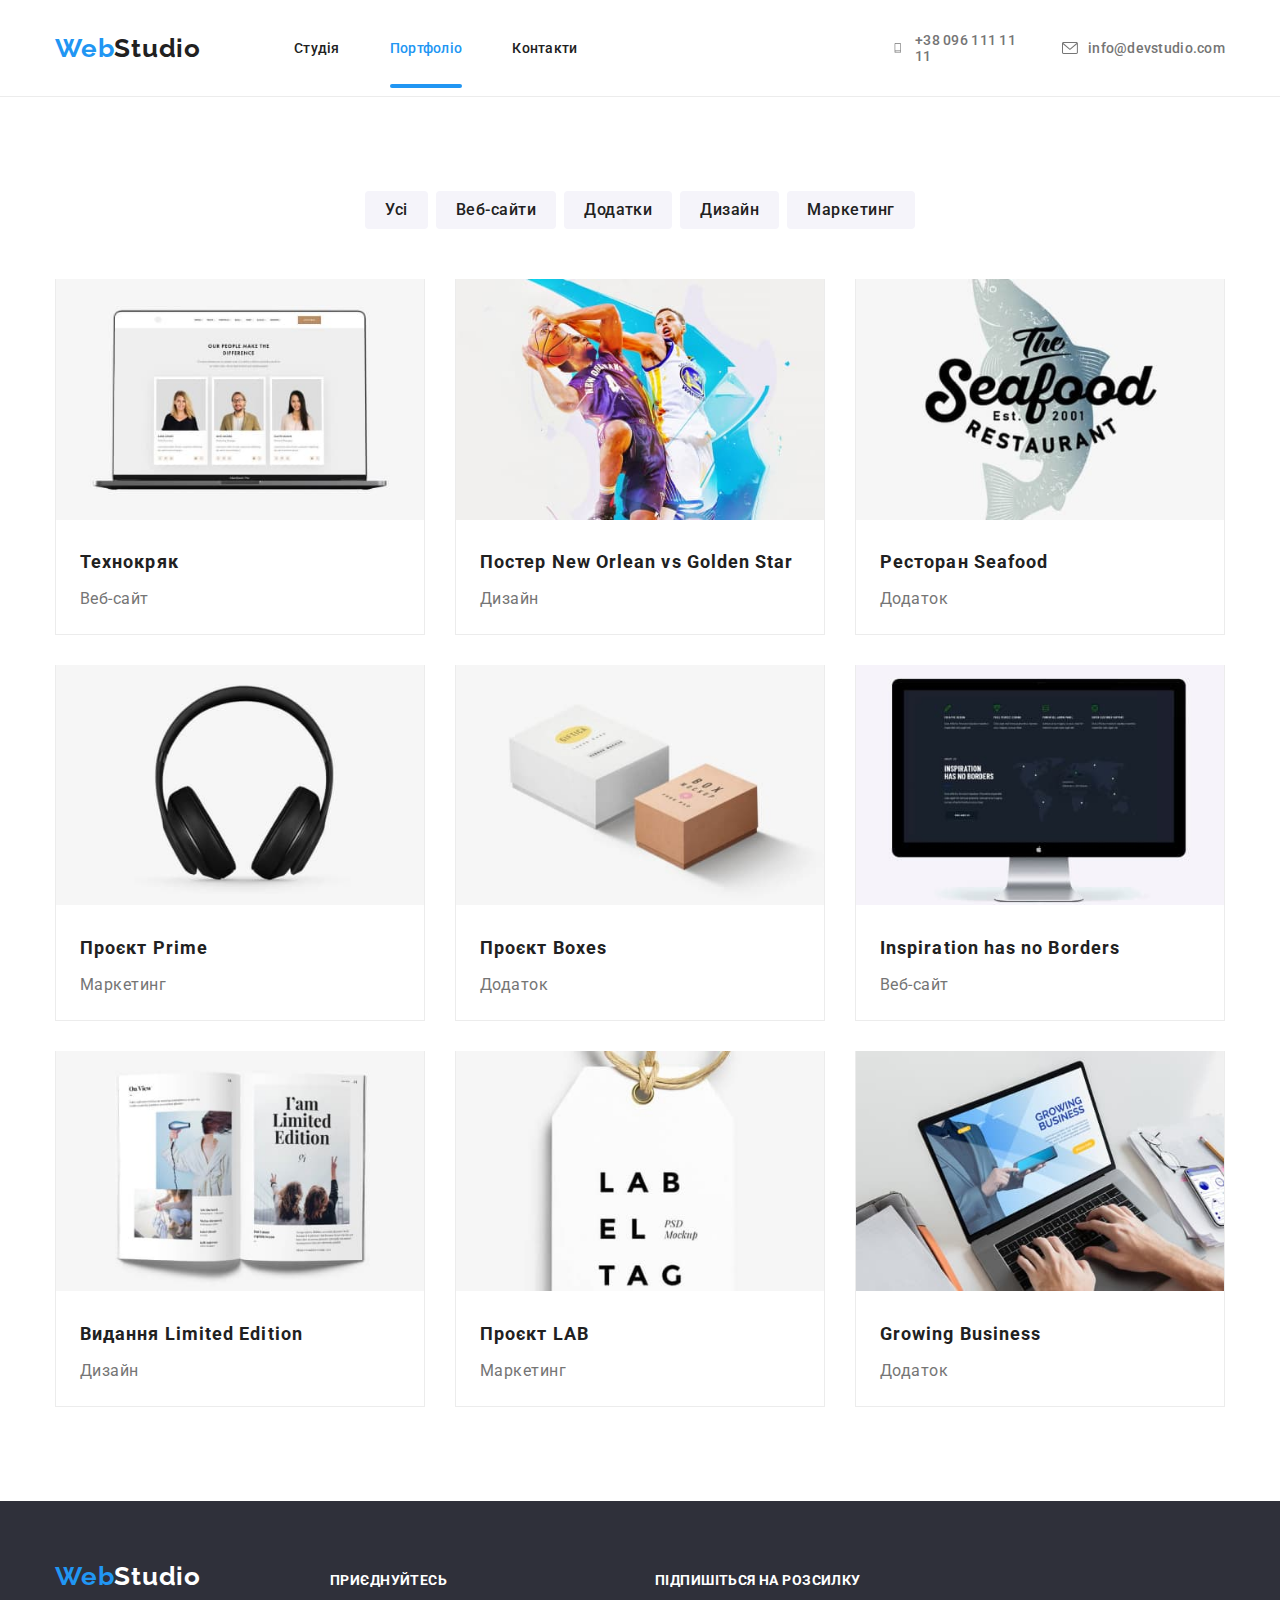
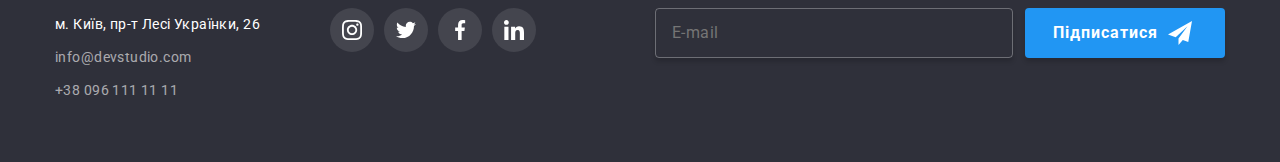
==== commit c47134ed: "Виправив частину помилок на які указав ментор" ====
--- a/portfolio.html
+++ b/portfolio.html
@@ -24,13 +24,13 @@
       <nav class="navigation">
         <a href="./index.html" class="logo"
           ><span class="logo__title">Web</span>Studio</a>
-          <button type="button" class="header-button" js-open-menu aria-expanded="false">
+          <button type="button" class="header-button" data-open-menu aria-expanded="false">
             <svg width="40" height="40" aria-label="Перемикач мобільного меню" class="icon-menu">
               <use href="./img/icons.svg#spritemenu_40px" ></use>
               </svg>
           </button>
-        <div class="nav-container" js-menu-container>
-         <button type="button" class="nav-container-button" js-close-menu>
+        <div class="nav-container" data-menu-container>
+         <button type="button" class="nav-container-button" data-close-menu>
           <svg width="40" height="40" class="icon-close">
             <use href="./img/icons.svg#spriteclose_40px">
             </use>
@@ -85,7 +85,7 @@
         <ul class="gallery">
           <li class="gallery__item">
             <a href="" class="gallery-link">
-              <div class="img-container"><img class="gallery-img" srcset="./img/gallery-img/portfolio1-320.jpg 1x, ./img/gallery-img/portfolio1-640.jpg 2x"
+              <div class="img-container"><img class="gallery-img" srcset="./img/gallery-img/portfolio1-320.jpg 1x, ./img/gallery-img/portfolio1-640@2x.jpg 2x"
                 src="./img/gallery-img/portfolio1-320.jpg"
                 
                 alt="Відкритий сайт на комп'ютері"
@@ -94,9 +94,9 @@
               <p class="gallery-conteiner__text">Веб-сайт</p></div></a
             >
           </li>
-          <li class="gallery__item">
-            <a href="" class="gallery-link">
-              <div class="img-container"><img class="gallery-img" srcset="./img/gallery-img/portfolio2-320.jpg 1x, ./img/gallery-img/portfolio2-640.jpg 2x"
+          <li class="gallery__item gallery__item--size">
+            <a href="" class="gallery-link">
+              <div class="img-container"><img class="gallery-img" srcset="./img/gallery-img/portfolio2-320.jpg 1x, ./img/gallery-img/portfolio2-640@2x.jpg 2x"
                 src="./img/gallery-img/portfolio2-320.jpg"
                 alt="Два баскетболіста"
                 /><div class="gallery-overlay"><span class="gallery-overlay__text">Ресурс пропонує комплексні пропозиції з різним рівнем функціоналу та сервісів. Все це дозволить відвідувачу отримати вичерпні відомості про компанію чи приватну особу.</span></div></div>
@@ -106,7 +106,7 @@
           </li>
           <li class="gallery__item">
             <a href="" class="gallery-link">
-              <div class="img-container"><img class="gallery-img" srcset="./img/gallery-img/portfolio3-320.jpg 1x, ./img/gallery-img/portfolio3-640.jpg 2x"
+              <div class="img-container"><img class="gallery-img" srcset="./img/gallery-img/portfolio3-320.jpg 1x, ./img/gallery-img/portfolio3-640@2x.jpg 2x"
                 src="./img/gallery-img/portfolio3-320.jpg"
                 alt="Емблема ресторана"
                 
@@ -117,42 +117,42 @@
           </li>
           <li class="gallery__item">
             <a href="" class="gallery-link">
-              <div class="img-container"><img class="gallery-img" srcset="./img/gallery-img/portfolio4-320.jpg 1x, ./img/gallery-img/portfolio4-640.jpg 2x" src="./img/gallery-img/portfolio4-320.jpg" alt="Навушники" /><div class="gallery-overlay"><span class="gallery-overlay__text">Ресурс пропонує комплексні пропозиції з різним рівнем функціоналу та сервісів. Все це дозволить відвідувачу отримати вичерпні відомості про компанію чи приватну особу.</span></div></div>
+              <div class="img-container"><img class="gallery-img" srcset="./img/gallery-img/portfolio4-320.jpg 1x, ./img/gallery-img/portfolio4-640@2x.jpg 2x" src="./img/gallery-img/portfolio4-320.jpg" alt="Навушники" /><div class="gallery-overlay"><span class="gallery-overlay__text">Ресурс пропонує комплексні пропозиції з різним рівнем функціоналу та сервісів. Все це дозволить відвідувачу отримати вичерпні відомості про компанію чи приватну особу.</span></div></div>
               <div class="gallery-conteiner"><h3 class="gallery-conteiner__title">Проєкт Prime</h3>
               <p class="gallery-conteiner__text">Маркетинг</p></div></a
             >
           </li>
           <li class="gallery__item">
             <a href="" class="gallery-link">
-              <div class="img-container"><img class="gallery-img" srcset="./img/gallery-img/portfolio5-320.jpg 1x, ./img/gallery-img/portfolio5-640.jpg 2x" src="./img/gallery-img/portfolio5-320.jpg" alt="Дві коробки"  /><div class="gallery-overlay"><span class="gallery-overlay__text">Ресурс пропонує комплексні пропозиції з різним рівнем функціоналу та сервісів. Все це дозволить відвідувачу отримати вичерпні відомості про компанію чи приватну особу.</span></div></div>
+              <div class="img-container"><img class="gallery-img" srcset="./img/gallery-img/portfolio5-320.jpg 1x, ./img/gallery-img/portfolio5-640@2x.jpg 2x" src="./img/gallery-img/portfolio5-320.jpg" alt="Дві коробки"  /><div class="gallery-overlay"><span class="gallery-overlay__text">Ресурс пропонує комплексні пропозиції з різним рівнем функціоналу та сервісів. Все це дозволить відвідувачу отримати вичерпні відомості про компанію чи приватну особу.</span></div></div>
               <div class="gallery-conteiner"> <h3 class="gallery-conteiner__title">Проєкт Boxes</h3>
               <p class="gallery-conteiner__text">Додаток</p></div></a
             >
           </li>
           <li class="gallery__item">
             <a href="" class="gallery-link">
-              <div class="img-container"> <img class="gallery-img" srcset="./img/gallery-img/portfolio6-320.jpg 1x, ./img/gallery-img/portfolio6-640.jpg 2x"  src="./img/gallery-img/portfolio6-320.jpg" alt="Монітор"  /><div class="gallery-overlay"><span class="gallery-overlay__text">Ресурс пропонує комплексні пропозиції з різним рівнем функціоналу та сервісів. Все це дозволить відвідувачу отримати вичерпні відомості про компанію чи приватну особу.</span></div></div>
+              <div class="img-container"> <img class="gallery-img" srcset="./img/gallery-img/portfolio6-320.jpg 1x, ./img/gallery-img/portfolio6-640@2x.jpg 2x"  src="./img/gallery-img/portfolio6-320.jpg" alt="Монітор"  /><div class="gallery-overlay"><span class="gallery-overlay__text">Ресурс пропонує комплексні пропозиції з різним рівнем функціоналу та сервісів. Все це дозволить відвідувачу отримати вичерпні відомості про компанію чи приватну особу.</span></div></div>
               <div class="gallery-conteiner"> <h3 class="gallery-conteiner__title">Inspiration has no Borders</h3>
               <p class="gallery-conteiner__text">Веб-сайт</p></div></a
             >
           </li>
           <li class="gallery__item">
             <a href="" class="gallery-link">
-              <div class="img-container"> <img class="gallery-img" srcset="./img/gallery-img/portfolio7-320.jpg 1x, ./img/gallery-img/portfolio7-640.jpg 2x" src="./img/gallery-img/portfolio7-320.jpg" alt="Книга" /><div class="gallery-overlay"><span class="gallery-overlay__text">Ресурс пропонує комплексні пропозиції з різним рівнем функціоналу та сервісів. Все це дозволить відвідувачу отримати вичерпні відомості про компанію чи приватну особу.</span></div></div>
+              <div class="img-container"> <img class="gallery-img" srcset="./img/gallery-img/portfolio7-320.jpg 1x, ./img/gallery-img/portfolio7-640@2x.jpg 2x" src="./img/gallery-img/portfolio7-320.jpg" alt="Книга" /><div class="gallery-overlay"><span class="gallery-overlay__text">Ресурс пропонує комплексні пропозиції з різним рівнем функціоналу та сервісів. Все це дозволить відвідувачу отримати вичерпні відомості про компанію чи приватну особу.</span></div></div>
               <div class="gallery-conteiner"><h3 class="gallery-conteiner__title">Видання Limited Edition</h3>
               <p class="gallery-conteiner__text">Дизайн</p></div></a
             >
           </li>
           <li class="gallery__item">
             <a href="" class="gallery-link">
-              <div class="img-container"> <img class="gallery-img" srcset="./img/gallery-img/portfolio8-320.jpg 1x, ./img/gallery-img/portfolio8-640.jpg 2x" src="./img/gallery-img/portfolio8-320.jpg" alt="Бірка"  /><div class="gallery-overlay"><span class="gallery-overlay__text">Ресурс пропонує комплексні пропозиції з різним рівнем функціоналу та сервісів. Все це дозволить відвідувачу отримати вичерпні відомості про компанію чи приватну особу.</span></div></div>
+              <div class="img-container"> <img class="gallery-img" srcset="./img/gallery-img/portfolio8-320.jpg 1x, ./img/gallery-img/portfolio8-640@2x.jpg 2x" src="./img/gallery-img/portfolio8-320.jpg" alt="Бірка"  /><div class="gallery-overlay"><span class="gallery-overlay__text">Ресурс пропонує комплексні пропозиції з різним рівнем функціоналу та сервісів. Все це дозволить відвідувачу отримати вичерпні відомості про компанію чи приватну особу.</span></div></div>
               <div class="gallery-conteiner"> <h3 class="gallery-conteiner__title">Проєкт LAB</h3>
               <p class="gallery-conteiner__text">Маркетинг</p></div></a
             >
           </li>
           <li class="gallery__item">
             <a href="" class="gallery-link">
-              <div class="img-container"> <img class="gallery-img" srcset="./img/gallery-img/portfolio9-320.jpg 1x, ./img/gallery-img/portfolio9-640.jpg 2x"
+              <div class="img-container"> <img class="gallery-img" srcset="./img/gallery-img/portfolio9-320.jpg 1x, ./img/gallery-img/portfolio9-640@2x.jpg 2x"
                 src="./img/gallery-img/portfolio9-320.jpg"
                 alt="Людина працює на комп'ютері"
                 /><div class="gallery-overlay"><span class="gallery-overlay__text">Ресурс пропонує комплексні пропозиції з різним рівнем функціоналу та сервісів. Все це дозволить відвідувачу отримати вичерпні відомості про компанію чи приватну особу.</span></div></div>
--- a/css/main.min.css
+++ b/css/main.min.css
@@ -1 +1 @@
-body{font-family:"Roboto",sans-serif;color:#212121;background-color:#fff}.main{margin:0}.container{width:480px;margin-left:auto;margin-right:auto;padding-left:15px;padding-right:15px}.container__name{color:#212121;font-style:normal;text-align:center;font-weight:700;line-height:normal;text-align:center;margin:0;font-size:28px;letter-spacing:.84px}.section{padding-top:60px;padding-bottom:60px}.page-header{background-color:#fff;border-bottom:1px solid #ececec}.container--positioning{position:relative}.navigation{display:-webkit-box;display:-ms-flexbox;display:flex;-webkit-box-align:center;-ms-flex-align:center;align-items:center}.pages{padding:0;list-style-type:none}.pages__item{position:relative}.logo{color:#212121;font-family:"Raleway",sans-serif;text-decoration:none;font-size:24px;font-style:normal;font-weight:700;line-height:normal;letter-spacing:.72px}.logo__title{color:#2196f3}.pages-link{display:inline-block;color:#212121;text-decoration:none;text-align:center;font-size:40px;font-style:normal;font-weight:500;line-height:normal;letter-spacing:.8px;-webkit-transition:color 250ms cubic-bezier(0.4, 0, 0.2, 1);transition:color 250ms cubic-bezier(0.4, 0, 0.2, 1)}.pages-link--current{color:#2196f3}.pages-link:hover,.pages-link:focus{color:#2196f3}.contact{padding:0;margin:0;list-style-type:none;gap:50px}.contact-link{text-decoration:none;font-style:normal;font-weight:500;color:#2196f3;font-size:34px;line-height:normal;letter-spacing:.68px}@media screen and (max-width: 767px){.container--positioning{padding-top:10px;padding-bottom:10px}.header-button{display:-webkit-box;display:-ms-flexbox;display:flex;margin:0;margin-left:276px;padding:0;border:0;background-color:#fff;cursor:pointer}.header-button:hover .icon-menu,.header-button:focus .icon-menu{fill:#2196f3;-webkit-transition:fill 250ms cubic-bezier(0.4, 0, 0.2, 1);transition:fill 250ms cubic-bezier(0.4, 0, 0.2, 1)}.nav-container-button{position:absolute;padding:0;top:10px;right:15px;border:0;background-color:#fff}.nav-container-button:hover .icon-close,.nav-container-button:focus .icon-close{fill:#2196f3;-webkit-transition:fill 250ms cubic-bezier(0.4, 0, 0.2, 1);transition:fill 250ms cubic-bezier(0.4, 0, 0.2, 1)}.nav-container{position:absolute;display:none;left:0;top:0;padding:48px 40px;background:#fff;-webkit-box-shadow:0px 1px 3px 0px rgba(0,0,0,.16),0px 2px 4px 0px rgba(0,0,0,.08),0px 4px 8px 0px rgba(0,0,0,.04);box-shadow:0px 1px 3px 0px rgba(0,0,0,.16),0px 2px 4px 0px rgba(0,0,0,.08),0px 4px 8px 0px rgba(0,0,0,.04);width:480px;z-index:99999}.is-open{display:block}.pages{margin:0 0 306px 0}.pages__item{position:relative;margin-bottom:32px}.pages__item:last-child{margin-bottom:0}.contact{margin-bottom:64px}.contact__item:not(:last-child){margin-bottom:32px}.contact-link:hover,.contact-link:focus{cursor:pointer}.contact-link__icon{display:none}.contact-link--font{color:#757575;font-size:24px;line-height:normal;letter-spacing:.48px}.header-network{display:-webkit-box;display:-ms-flexbox;display:flex;list-style:none;margin:0;padding:0}.header-network-link{color:#2196f3;height:22px;padding:0 10px 0 10px;text-decoration:none;font-size:18px;font-style:normal;font-weight:500;line-height:22px;letter-spacing:.36px}.header-network-link--padding{padding-left:0}.header-network__item:not(:last-child){border-right:1px solid rgba(33,33,33,.2)}}.section--design{max-width:1600px;background-image:-webkit-gradient(linear, left top, left bottom, from(rgba(47, 48, 58, 0.4)), to(rgba(47, 48, 58, 0.4))),url("/img/hero-img/img-mobile1x.jpg");background-image:linear-gradient(rgba(47, 48, 58, 0.4), rgba(47, 48, 58, 0.4)),url("/img/hero-img/img-mobile1x.jpg");background-size:cover;text-align:center;padding-top:118px;padding-bottom:118px;margin-left:auto;margin-right:auto}.container__title{color:#f5f5f5;margin:0;text-align:center;font-size:26px;font-style:normal;font-weight:900;line-height:42px;letter-spacing:1.56px;text-transform:uppercase;width:360px;margin-left:auto;margin-right:auto}.button-hero{color:#fff;background-color:#2196f3;cursor:pointer;text-align:center;font-size:16px;font-style:normal;font-weight:700;line-height:30px;letter-spacing:.96px;text-align:center;-webkit-box-align:center;-ms-flex-align:center;align-items:center;border:0;border-radius:4px;width:200px;height:50px;margin-top:30px;padding:0;-webkit-transition:-webkit-transform 250ms cubic-bezier(0.4, 0, 0.2, 1);transition:-webkit-transform 250ms cubic-bezier(0.4, 0, 0.2, 1);transition:transform 250ms cubic-bezier(0.4, 0, 0.2, 1);transition:transform 250ms cubic-bezier(0.4, 0, 0.2, 1), -webkit-transform 250ms cubic-bezier(0.4, 0, 0.2, 1)}.button-hero:hover,.button-hero:focus{-webkit-transform:scale(1.05);transform:scale(1.05)}@media(min-device-pixel-ratio: 2),(-webkit-min-device-pixel-ratio: 2),(min-resolution: 192dpi),(min-resolution: 2dppx){.section--design{background-image:-webkit-gradient(linear, left top, left bottom, from(rgba(47, 48, 58, 0.4)), to(rgba(47, 48, 58, 0.4))),url("/img/hero-img/img-mobile2x.jpg");background-image:linear-gradient(rgba(47, 48, 58, 0.4), rgba(47, 48, 58, 0.4)),url("/img/hero-img/img-mobile2x.jpg")}}.backdrop{position:fixed;top:0;left:0;width:100%;height:100%;background:rgba(0,0,0,.2);opacity:1;-webkit-transition:visibility 250ms cubic-bezier(0.4, 0, 0.2, 1),opacity 250ms cubic-bezier(0.4, 0, 0.2, 1);transition:visibility 250ms cubic-bezier(0.4, 0, 0.2, 1),opacity 250ms cubic-bezier(0.4, 0, 0.2, 1);z-index:99999}.backdrop.backdrop--hidden .modal{-webkit-transform:translate(-50%, -50%) scale(0.7);transform:translate(-50%, -50%) scale(0.7)}.backdrop--hidden{opacity:0;pointer-events:none;visibility:hidden}.modal{position:absolute;top:50%;left:50%;-webkit-transform:translate(-50%, -50%) scale(1);transform:translate(-50%, -50%) scale(1);width:450px;height:609px;border-radius:4px;background:#fff;-webkit-box-shadow:0px 2px 1px 0px rgba(0,0,0,.2),0px 1px 1px 0px rgba(0,0,0,.14),0px 1px 3px 0px rgba(0,0,0,.12);box-shadow:0px 2px 1px 0px rgba(0,0,0,.2),0px 1px 1px 0px rgba(0,0,0,.14),0px 1px 3px 0px rgba(0,0,0,.12);padding:40px;-webkit-transition:-webkit-transform 250ms cubic-bezier(0.4, 0, 0.2, 1);transition:-webkit-transform 250ms cubic-bezier(0.4, 0, 0.2, 1);transition:transform 250ms cubic-bezier(0.4, 0, 0.2, 1);transition:transform 250ms cubic-bezier(0.4, 0, 0.2, 1), -webkit-transform 250ms cubic-bezier(0.4, 0, 0.2, 1)}.button-container{-webkit-transition:-webkit-transform 250ms cubic-bezier(0.4, 0, 0.2, 1);transition:-webkit-transform 250ms cubic-bezier(0.4, 0, 0.2, 1);transition:transform 250ms cubic-bezier(0.4, 0, 0.2, 1);transition:transform 250ms cubic-bezier(0.4, 0, 0.2, 1), -webkit-transform 250ms cubic-bezier(0.4, 0, 0.2, 1)}.modal-button{position:absolute;display:inline-block;top:8px;right:8px;width:30px;height:30px;border-radius:50%;border-color:rgba(0,0,0,.1);background-color:#fff;-webkit-transition:fill 250ms cubic-bezier(0.4, 0, 0.2, 1);transition:fill 250ms cubic-bezier(0.4, 0, 0.2, 1)}.modal-button:hover,.modal-button:focus{cursor:pointer;fill:#2196f3;outline:none}.modal-button__icon{position:absolute;top:50%;left:50%;-webkit-transform:translate(-50%, -50%);transform:translate(-50%, -50%)}.form__title{color:#212121;text-align:center;font-size:20px;font-style:normal;font-weight:700;letter-spacing:.6px;margin:0;margin-bottom:30px}.form-container{position:relative;margin-bottom:28px;width:370px}.form-container__label{position:absolute;top:-20px;color:#757575;font-size:12px;font-style:normal;font-weight:400;line-height:normal;letter-spacing:.12px}.form-input{width:370px;height:40px;-ms-flex-negative:0;flex-shrink:0;border-radius:4px;border:1px solid rgba(33,33,33,.2);padding:12px;padding-left:43px;outline:none}.form-input:focus{border-color:#2196f3;-webkit-transition:border-color 250ms cubic-bezier(0.4, 0, 0.2, 1);transition:border-color 250ms cubic-bezier(0.4, 0, 0.2, 1)}.form-input__icon{position:absolute;top:50%;left:15px;-webkit-transform:translateY(-50%);transform:translateY(-50%)}.form-input:focus~.form-input__icon{fill:#2196f3;-webkit-transition:fill 250ms cubic-bezier(0.4, 0, 0.2, 1);transition:fill 250ms cubic-bezier(0.4, 0, 0.2, 1)}.textarea{height:120px;-ms-flex-negative:0;flex-shrink:0;border-radius:4px;border:1px solid rgba(33,33,33,.2);padding:12px 16px;resize:none;outline:none}.textarea::-webkit-input-placeholder{color:rgba(117,117,117,.5);font-size:12px;font-style:normal;font-weight:400;line-height:normal;letter-spacing:.12px}.textarea::-moz-placeholder{color:rgba(117,117,117,.5);font-size:12px;font-style:normal;font-weight:400;line-height:normal;letter-spacing:.12px}.textarea:-ms-input-placeholder{color:rgba(117,117,117,.5);font-size:12px;font-style:normal;font-weight:400;line-height:normal;letter-spacing:.12px}.textarea::-ms-input-placeholder{color:rgba(117,117,117,.5);font-size:12px;font-style:normal;font-weight:400;line-height:normal;letter-spacing:.12px}.textarea::placeholder{color:rgba(117,117,117,.5);font-size:12px;font-style:normal;font-weight:400;line-height:normal;letter-spacing:.12px}.textarea:focus{border-color:#2196f3;-webkit-transition:border-color 250ms cubic-bezier(0.4, 0, 0.2, 1);transition:border-color 250ms cubic-bezier(0.4, 0, 0.2, 1)}.form-container--positioning{display:-webkit-box;display:-ms-flexbox;display:flex;-webkit-box-align:center;-ms-flex-align:center;align-items:center;margin-bottom:30px;padding:0 12px 0 0}.form-label-check{display:-webkit-box;display:-ms-flexbox;display:flex;-webkit-box-align:center;-ms-flex-align:center;align-items:center;color:#757575;font-size:12px;font-style:normal;font-weight:400;line-height:normal;letter-spacing:.36px}.check-input{position:absolute;left:20px;width:1px;height:1px;margin:-1px;border:0;padding:0;clip:rect(0 0 0 0);overflow:hidden}.check-input__icon{width:15px;height:15px;margin-right:7px;border:2px solid #212121;border-radius:4px}.check-input:focus+.check-input__icon{border-color:#2196f3}.check-input:checked+.check-input__icon{background-color:#2196f3;border:0}.check-link{margin-left:5px;color:#2196f3;font-size:12px;font-style:normal;font-weight:400;line-height:normal;letter-spacing:.36px;text-decoration-line:underline}.form-button{width:200px;height:50px;-ms-flex-negative:0;flex-shrink:0;border:0;border-radius:4px;background:#2196f3;-webkit-box-shadow:0px 4px 4px 0px rgba(0,0,0,.15);box-shadow:0px 4px 4px 0px rgba(0,0,0,.15);color:#fff;text-align:center;font-size:16px;font-style:normal;font-weight:700;line-height:30px;letter-spacing:.96px;cursor:pointer}@media screen and (max-width: 1199px){.modal{width:450px;height:609px;overflow-y:scroll}.form__title{line-height:30px}.form-input{width:370px}.textarea{width:370px}.form-container--positioning{width:370px}}.section--positioning{background-color:#fff}.solution{margin:0;padding:0;gap:30px;list-style-type:none}.solution-container{display:-webkit-box;display:-ms-flexbox;display:flex;width:450px;height:120px;background-color:#f5f4fa;-webkit-box-pack:center;-ms-flex-pack:center;justify-content:center;-webkit-box-align:center;-ms-flex-align:center;align-items:center}.solution-item{width:450px}.solution-item__title{color:#212121;font-size:14px;font-style:normal;font-weight:700;line-height:24px;letter-spacing:.42px;text-transform:uppercase;margin:0;margin-top:30px;text-align:center}.solution-item__text{color:#757575;font-size:14px;font-style:normal;font-weight:400;line-height:24px;letter-spacing:.42px;margin:0;margin-top:10px}@media screen and (max-width: 1199px){.section--bgr{display:none}}.section--background{background-color:#f5f4fa}.teams{margin:0;margin-top:50px;margin-left:auto;margin-right:auto;padding:0;gap:30px;list-style-type:none}.teams__item{text-align:center;padding:0;-webkit-box-align:center;-ms-flex-align:center;align-items:center;background-color:#fff;-webkit-box-shadow:0px 2px 1px 0px rgba(0,0,0,.2),0px 1px 1px 0px rgba(0,0,0,.14),0px 1px 3px 0px rgba(0,0,0,.12);box-shadow:0px 2px 1px 0px rgba(0,0,0,.2),0px 1px 1px 0px rgba(0,0,0,.14),0px 1px 3px 0px rgba(0,0,0,.12);border-radius:0px 0px 4px 4px}.teams-img{width:100%}.info{padding-top:30px;padding-bottom:30px}.info__name{color:#212121;font-size:16px;font-style:normal;font-weight:500;line-height:normal;letter-spacing:.48px;margin:0}.info__speciality{color:#757575;font-size:16px;font-style:normal;font-weight:400;line-height:normal;letter-spacing:.48px;margin:0;margin-top:10px}.network{display:-webkit-box;display:-ms-flexbox;display:flex;-webkit-box-pack:center;-ms-flex-pack:center;justify-content:center;margin:0;padding:0;list-style-type:none;margin-top:16px;gap:10px}.network__items{margin:0;padding:0;width:44px;height:44px;border-radius:50%}.network-link{display:-webkit-box;display:-ms-flexbox;display:flex;-webkit-box-align:center;-ms-flex-align:center;align-items:center;-webkit-box-pack:center;-ms-flex-pack:center;justify-content:center;margin:0;padding:0;width:44px;height:44px;fill:#afb1b8;border-radius:50%;background-color:#fff;-webkit-transition:background-color 250ms cubic-bezier(0.4, 0, 0.2, 1);transition:background-color 250ms cubic-bezier(0.4, 0, 0.2, 1)}.network-link__icon{-webkit-transition:fill 250ms cubic-bezier(0.4, 0, 0.2, 1);transition:fill 250ms cubic-bezier(0.4, 0, 0.2, 1)}.network-link:hover,.network-link:focus{background-color:#2196f3}.network-link:focus>.network-link__icon{fill:#fff;cursor:pointer}.network-link:hover>.network-link__icon{fill:#fff;cursor:pointer}@media screen and (max-width: 767px){.teams__item:not(:last-child){margin-bottom:30px}}.clients{display:-webkit-box;display:-ms-flexbox;display:flex;-ms-flex-wrap:wrap;flex-wrap:wrap;margin:0;padding:0;list-style-type:none;gap:30px;margin-top:50px}.clients__item{width:210px;height:92px}.clients-link{display:-webkit-box;display:-ms-flexbox;display:flex;-webkit-box-pack:center;-ms-flex-pack:center;justify-content:center;-webkit-box-align:center;-ms-flex-align:center;align-items:center;width:210px;height:92px;fill:#afb1b8;border:1px solid #afb1b8;border-radius:4px;-webkit-transition:fill 250ms cubic-bezier(0.4, 0, 0.2, 1),border-color 250ms cubic-bezier(0.4, 0, 0.2, 1);transition:fill 250ms cubic-bezier(0.4, 0, 0.2, 1),border-color 250ms cubic-bezier(0.4, 0, 0.2, 1)}.clients-link:hover,.clients-link:focus{fill:#2196f3;cursor:pointer;border:1px solid #2196f3}.sorting{display:-webkit-box;display:-ms-flexbox;display:flex;margin:0;padding:0;list-style:none;gap:8px}.sorting-button{color:#212121;background-color:#f5f4fa;cursor:pointer;text-align:center;font-size:16px;font-style:normal;font-weight:500;line-height:26px;letter-spacing:.48px;-webkit-box-align:center;-ms-flex-align:center;align-items:center;border-radius:4px;border:0;height:38px;border-radius:4px;padding-left:20px;padding-right:20px;-webkit-transition:color 250ms cubic-bezier(0.4, 0, 0.2, 1),background-color 250ms cubic-bezier(0.4, 0, 0.2, 1),-webkit-box-shadow 250ms cubic-bezier(0.4, 0, 0.2, 1);transition:color 250ms cubic-bezier(0.4, 0, 0.2, 1),background-color 250ms cubic-bezier(0.4, 0, 0.2, 1),-webkit-box-shadow 250ms cubic-bezier(0.4, 0, 0.2, 1);transition:color 250ms cubic-bezier(0.4, 0, 0.2, 1),background-color 250ms cubic-bezier(0.4, 0, 0.2, 1),box-shadow 250ms cubic-bezier(0.4, 0, 0.2, 1);transition:color 250ms cubic-bezier(0.4, 0, 0.2, 1),background-color 250ms cubic-bezier(0.4, 0, 0.2, 1),box-shadow 250ms cubic-bezier(0.4, 0, 0.2, 1),-webkit-box-shadow 250ms cubic-bezier(0.4, 0, 0.2, 1)}.sorting-button:hover,.sorting-button:focus{color:#fff;background-color:#2196f3;-webkit-box-shadow:0px 2px 2px 0px rgba(0,0,0,.12),0px 1px 2px 0px rgba(0,0,0,.08),0px 3px 1px 0px rgba(0,0,0,.1);box-shadow:0px 2px 2px 0px rgba(0,0,0,.12),0px 1px 2px 0px rgba(0,0,0,.08),0px 3px 1px 0px rgba(0,0,0,.1)}@media screen and (max-width: 767px){.sorting{-ms-flex-wrap:wrap;flex-wrap:wrap;width:326px}}.gallery{margin:0;padding:0;margin-left:auto;margin-right:auto;list-style:none;margin-top:40px;gap:30px}.gallery-link{text-decoration:none;-webkit-transition:-webkit-box-shadow 250ms cubic-bezier(0.4, 0, 0.2, 1);transition:-webkit-box-shadow 250ms cubic-bezier(0.4, 0, 0.2, 1);transition:box-shadow 250ms cubic-bezier(0.4, 0, 0.2, 1);transition:box-shadow 250ms cubic-bezier(0.4, 0, 0.2, 1), -webkit-box-shadow 250ms cubic-bezier(0.4, 0, 0.2, 1)}.gallery-link:hover,.gallery-link:focus{-webkit-box-shadow:1px 4px 6px 0px rgba(0,0,0,.16),0px 4px 4px 0px rgba(0,0,0,.06),0px 1px 1px 0px rgba(0,0,0,.12);box-shadow:1px 4px 6px 0px rgba(0,0,0,.16),0px 4px 4px 0px rgba(0,0,0,.06),0px 1px 1px 0px rgba(0,0,0,.12)}.gallery-link:hover .gallery-overlay{-webkit-transform:translateY(0%);transform:translateY(0%)}.img-container{position:relative;overflow:hidden}.gallery-img{width:100%}.gallery-overlay{position:absolute;display:inline-block;content:"";width:100%;height:100%;top:0;left:0;background-color:rgba(33,150,243,.9);-webkit-transform:translateY(101%);transform:translateY(101%);-webkit-transition:-webkit-transform 250ms cubic-bezier(0.4, 0, 0.2, 1);transition:-webkit-transform 250ms cubic-bezier(0.4, 0, 0.2, 1);transition:transform 250ms cubic-bezier(0.4, 0, 0.2, 1);transition:transform 250ms cubic-bezier(0.4, 0, 0.2, 1), -webkit-transform 250ms cubic-bezier(0.4, 0, 0.2, 1);padding:63px 24px}.gallery-overlay__text{font-size:18px;font-style:normal;font-weight:400;line-height:28px;letter-spacing:.54px;color:#fff}.gallery-conteiner{padding:20px 24px;border:1px solid #ececec;border-top:0}.gallery-conteiner__title{color:#212121;font-size:18px;font-style:normal;font-weight:700;line-height:36px;letter-spacing:1.08px;margin:0}.gallery-conteiner__text{color:#757575;font-size:16px;font-style:normal;font-weight:400;line-height:30px;letter-spacing:.48px;margin:0;margin-top:4px}@media screen and (max-width: 767px){.gallery__item:not(:last-child){margin-bottom:30px}}.page-footer{background-color:#2f303a;padding-top:60px;padding-bottom:60px}.container--location{-webkit-box-align:baseline;-ms-flex-align:baseline;align-items:baseline}.footer-contact{list-style-type:none;padding:0;margin:0;margin-top:9px}.footer-contact__item--positioning{margin-top:9px}.address{color:#fff;margin-top:20px;font-size:14px;font-style:normal;font-weight:400;line-height:24px;letter-spacing:.42px}.page-footer__logo{color:#fff;font-family:"Raleway",sans-serif;text-decoration:none;font-size:24px;font-style:normal;font-weight:700;line-height:normal;letter-spacing:.72px}.page-footer__logo .logo__text{color:#2196f3}.footer-contact-link{color:rgba(255,255,255,.6);text-decoration:none;font-size:14px;font-style:normal;font-weight:400;line-height:24px;letter-spacing:.42px;-webkit-transition:color 250ms cubic-bezier(0.4, 0, 0.2, 1);transition:color 250ms cubic-bezier(0.4, 0, 0.2, 1)}.footer-contact-link:hover,.footer-contact-link:focus{color:#2196f3}.footer-container__title{color:#fff;font-size:14px;font-style:normal;font-weight:700;line-height:normal;letter-spacing:.42px;text-transform:uppercase;margin:0;padding:0}.footer-network{display:-webkit-box;display:-ms-flexbox;display:flex;margin:0;padding:0;list-style-type:none;gap:10px;margin-top:20px}.footer-network__items{width:44px;height:44px;background-color:rgba(255,255,255,.1);border-radius:50%}.footer-link{display:-webkit-box;display:-ms-flexbox;display:flex;-webkit-box-pack:center;-ms-flex-pack:center;justify-content:center;-webkit-box-align:center;-ms-flex-align:center;align-items:center;width:44px;height:44px;border-radius:50%;-webkit-transition:background-color 250ms cubic-bezier(0.4, 0, 0.2, 1);transition:background-color 250ms cubic-bezier(0.4, 0, 0.2, 1)}.footer-link:hover,.footer-link:focus{background-color:#2196f3;cursor:pointer}.footer-link__icon{fill:#fff}.footer-label{display:block;width:450px;color:#fff;font-size:14px;font-style:normal;font-weight:700;line-height:normal;letter-spacing:.42px;text-transform:uppercase}.footer-input{width:450px;height:50px;margin-top:20px;-ms-flex-negative:0;flex-shrink:0;border-radius:4px;border:1px solid rgba(255,255,255,.3);background:rgba(33,150,243,0);-webkit-box-shadow:0px 4px 4px 0px rgba(0,0,0,.15);box-shadow:0px 4px 4px 0px rgba(0,0,0,.15);padding:15px 16px;color:#fff;font-size:16px;font-style:normal;font-weight:400;line-height:20px;letter-spacing:.48px;outline:none}.footer-input:focus{border-color:#2196f3;-webkit-transition:border-color 250ms cubic-bezier(0.4, 0, 0.2, 1);transition:border-color 250ms cubic-bezier(0.4, 0, 0.2, 1)}.footer-button{display:-webkit-box;display:-ms-flexbox;display:flex;-webkit-box-align:center;-ms-flex-align:center;align-items:center;width:200px;height:50px;margin-left:auto;margin-right:auto;padding-left:28px;-ms-flex-negative:0;flex-shrink:0;border:0;border-radius:4px;background:#2196f3;-webkit-box-shadow:0px 4px 4px 0px rgba(0,0,0,.15);box-shadow:0px 4px 4px 0px rgba(0,0,0,.15);color:#fff;text-align:center;font-size:16px;font-style:normal;font-weight:700;line-height:30px;letter-spacing:.96px;cursor:pointer}.footer-button__icon{margin-left:10px}@media screen and (max-width: 1199px){.footer-container{text-align:center}.form-footer{text-align:center}}@media screen and (max-width: 767px){.container--location{text-align:center}.contact-information{margin-bottom:60px}.footer-container{margin-bottom:60px}.footer-network{-webkit-box-pack:center;-ms-flex-pack:center;justify-content:center}.footer-input{margin-bottom:20px}}@media screen and (min-width: 768px)and (max-width: 1199px){.container{width:768px}}@media screen and (min-width: 768px){.container--positioning{display:-webkit-box;display:-ms-flexbox;display:flex;-webkit-box-pack:justify;-ms-flex-pack:justify;justify-content:space-between;-webkit-box-align:center;-ms-flex-align:center;align-items:center}.nav-container{display:-webkit-box;display:-ms-flexbox;display:flex;-webkit-box-align:center;-ms-flex-align:center;align-items:center}.pages{display:-webkit-box;display:-ms-flexbox;display:flex;gap:50px;margin:0}.logo{font-size:26px;line-height:1.2;letter-spacing:.03em}.pages-link{font-size:14px;line-height:normal;letter-spacing:.28px;padding-top:32px;padding-bottom:32px}.pages-link--current::after{position:absolute;content:"";width:100%;height:4px;border-radius:2px;bottom:0;left:0;background-color:#2196f3}.contact-link{display:-webkit-box;display:-ms-flexbox;display:flex;color:#757575;font-size:14px;line-height:1.15;letter-spacing:.02em;-webkit-box-align:center;-ms-flex-align:center;align-items:center;-webkit-transition:color 250ms cubic-bezier(0.4, 0, 0.2, 1);transition:color 250ms cubic-bezier(0.4, 0, 0.2, 1)}.contact-link:hover,.contact-link:focus{color:#2196f3}.contact-link__icon{fill:currentColor;margin-right:8px}}@media screen and (min-width: 768px)and (max-width: 1199px){.pages{margin-left:75px}.contact{-webkit-box-align:center;-ms-flex-align:center;align-items:center;margin-left:78px}.contact__item:not(:last-child){margin-bottom:10px}}@media screen and (min-width: 768px){.header-button,.nav-container-button,.header-network{display:none}}@media screen and (min-width: 767px){.section--design{background-image:-webkit-gradient(linear, left top, left bottom, from(rgba(47, 48, 58, 0.4)), to(rgba(47, 48, 58, 0.4))),url("/img/hero-img/img-tablet1x.jpg");background-image:linear-gradient(rgba(47, 48, 58, 0.4), rgba(47, 48, 58, 0.4)),url("/img/hero-img/img-tablet1x.jpg")}}@media screen and (min-width: 767px)and (min-device-pixel-ratio: 2),screen and (min-width: 767px)and (-webkit-min-device-pixel-ratio: 2),screen and (min-width: 767px)and (min-resolution: 192dpi),screen and (min-width: 767px)and (min-resolution: 2dppx){.section--design{background-image:-webkit-gradient(linear, left top, left bottom, from(rgba(47, 48, 58, 0.4)), to(rgba(47, 48, 58, 0.4))),url("/img/hero-img/img-tablet2x.jpg");background-image:linear-gradient(rgba(47, 48, 58, 0.4), rgba(47, 48, 58, 0.4)),url("/img/hero-img/img-tablet2x.jpg")}}@media screen and (min-width: 768px)and (max-width: 1199px){.solution{-ms-flex-wrap:wrap;flex-wrap:wrap}.solution-container{width:354px;height:120px}}.solution-item{width:354px}@media screen and (min-width: 768px){.solution{display:-webkit-box;display:-ms-flexbox;display:flex}}@media screen and (min-width: 768px){.teams{display:-webkit-box;display:-ms-flexbox;display:flex}}@media screen and (min-width: 768px)and (max-width: 1199px){.teams{-ms-flex-wrap:wrap;flex-wrap:wrap}.teams__item{width:calc((100% - 30px)/2)}}@media screen and (min-width: 768px)and (max-width: 1199px){.clients__item{width:226px;height:92px}.clients-link{width:226px}}@media screen and (min-width: 768px){.sorting{-webkit-box-pack:center;-ms-flex-pack:center;justify-content:center}}@media screen and (min-width: 768px){.gallery{display:-webkit-box;display:-ms-flexbox;display:flex;-ms-flex-wrap:wrap;flex-wrap:wrap;margin-top:50px}.gallery__item{width:calc((100% - 30px)/2)}}@media screen and (min-width: 768px){.container--location{display:-webkit-box;display:-ms-flexbox;display:flex}.footer-container{margin-left:70px}}@media screen and (min-width: 768px)and (max-width: 1199px){.container--location{-ms-flex-wrap:wrap;flex-wrap:wrap;-ms-flex-pack:distribute;justify-content:space-around}.footer-container-form{margin-top:60px;text-align:center}.footer-button{margin-top:20px}}@media screen and (min-width: 1200px){.container{width:1200px}.section{padding-top:94px;padding-bottom:94px}.container__name{font-size:36px;letter-spacing:1.08px}}@media screen and (min-width: 1200px){.pages{margin-left:93px}.contact{display:-webkit-box;display:-ms-flexbox;display:flex;margin-left:312px;-webkit-box-align:center;-ms-flex-align:center;align-items:center;gap:30px}.contact-link{padding:32px 0}.contact-link__icon{margin-right:10px}}@media screen and (min-width: 1200px){.section--design{padding-top:200px;padding-bottom:200px;background-image:-webkit-gradient(linear, left top, left bottom, from(rgba(47, 48, 58, 0.4)), to(rgba(47, 48, 58, 0.4))),url("/img/hero-img/Img-desktop1x.jpg");background-image:linear-gradient(rgba(47, 48, 58, 0.4), rgba(47, 48, 58, 0.4)),url("/img/hero-img/Img-desktop1x.jpg")}.container__title{font-size:44px;line-height:60px;letter-spacing:2.64px;width:696px}}@media screen and (min-width: 1200px)and (min-device-pixel-ratio: 2),screen and (min-width: 1200px)and (-webkit-min-device-pixel-ratio: 2),screen and (min-width: 1200px)and (min-resolution: 192dpi),screen and (min-width: 1200px)and (min-resolution: 2dppx){.section--design{background-image:-webkit-gradient(linear, left top, left bottom, from(rgba(47, 48, 58, 0.4)), to(rgba(47, 48, 58, 0.4))),url("/img/hero-img/Img-desktop2x.jpg");background-image:linear-gradient(rgba(47, 48, 58, 0.4), rgba(47, 48, 58, 0.4)),url("/img/hero-img/Img-desktop2x.jpg")}}@media screen and (min-width: 1200px){.modal{width:528px;height:581px}.form__title{line-height:normal}.form-input{width:448px}.form-container{width:448px}.textarea{width:448px}.form-label-check{font-size:14px;line-height:24px;letter-spacing:.42px}.check-link{font-size:14px;line-height:24px;letter-spacing:.42px}}@media screen and (min-width: 1200px){.section--positioning{padding-bottom:0}.solution{display:-webkit-box;display:-ms-flexbox;display:flex}.solution-container{width:270px;height:120px}.solution-item{width:270px}}@media screen and (min-width: 1200px){.section--bgr{background-color:#fff;text-align:center}.container__name{color:#212121;font-style:normal;letter-spacing:.03em;font-weight:700;line-height:1.16;font-size:36px;text-align:center;-webkit-box-align:center;-ms-flex-align:center;align-items:center;margin:0}.development{display:-webkit-box;display:-ms-flexbox;display:flex;gap:30px;margin:0;margin-top:50px;padding:0;list-style:none}.development-link{position:relative;height:294px}.development-title{position:absolute;width:100%;height:70px;bottom:0;background:rgba(47,48,58,.8);padding-top:27px;padding-bottom:27px}.development-title__text{text-align:center;font-size:14px;font-style:normal;font-weight:700;line-height:normal;letter-spacing:.42px;text-transform:uppercase;color:#fff}}@media screen and (min-width: 1200px){.teams__item{width:calc((100% - 90px)/4)}}@media screen and (min-width: 1200px){.clients__item{width:170px;height:92px}.clients-link{width:170px}}@media screen and (min-width: 1200px){.gallery__item{width:calc((100% - 60px)/3)}}@media screen and (min-width: 1200px){.page-footer__logo{font-size:26px;letter-spacing:.78px}.footer-container-form{margin-left:auto}.form-footer{display:-webkit-box;display:-ms-flexbox;display:flex}.footer-label{width:358px;margin-right:12px}.footer-input{width:358px}.footer-button{margin-top:auto}}/*# sourceMappingURL=main.min.css.map */+body{font-family:"Roboto",sans-serif;color:#212121;background-color:#fff}.main{margin:0}.container{width:480px;margin-left:auto;margin-right:auto;padding-left:15px;padding-right:15px}.container__name{color:#212121;font-style:normal;text-align:center;font-weight:700;line-height:normal;text-align:center;margin:0;font-size:28px;letter-spacing:.84px}.section{padding-top:60px;padding-bottom:60px}.page-header{background-color:#fff;border-bottom:1px solid #ececec}.container--positioning{position:relative}.navigation{display:-webkit-box;display:-ms-flexbox;display:flex;-webkit-box-align:center;-ms-flex-align:center;align-items:center}.pages{padding:0;list-style-type:none}.pages__item{position:relative}.logo{color:#212121;font-family:"Raleway",sans-serif;text-decoration:none;font-size:24px;font-style:normal;font-weight:700;line-height:normal;letter-spacing:.72px}.logo__title{color:#2196f3}.pages-link{display:inline-block;color:#212121;text-decoration:none;text-align:center;font-size:40px;font-style:normal;font-weight:500;line-height:normal;letter-spacing:.8px;-webkit-transition:color 250ms cubic-bezier(0.4, 0, 0.2, 1);transition:color 250ms cubic-bezier(0.4, 0, 0.2, 1)}.pages-link--current{color:#2196f3}.pages-link:hover,.pages-link:focus{color:#2196f3}.contact{padding:0;margin:0;list-style-type:none;gap:50px}.contact-link{text-decoration:none;font-style:normal;font-weight:500;color:#2196f3;font-size:34px;line-height:normal;letter-spacing:.68px}@media screen and (max-width: 767px){.container--positioning{padding-top:10px;padding-bottom:10px}.header-button{display:-webkit-box;display:-ms-flexbox;display:flex;margin:0;margin-left:276px;padding:0;border:0;background-color:#fff;cursor:pointer}.header-button:hover .icon-menu,.header-button:focus .icon-menu{fill:#2196f3;-webkit-transition:fill 250ms cubic-bezier(0.4, 0, 0.2, 1);transition:fill 250ms cubic-bezier(0.4, 0, 0.2, 1)}.nav-container-button{position:absolute;padding:0;top:10px;right:15px;border:0;background-color:#fff}.nav-container-button:hover .icon-close,.nav-container-button:focus .icon-close{fill:#2196f3;-webkit-transition:fill 250ms cubic-bezier(0.4, 0, 0.2, 1);transition:fill 250ms cubic-bezier(0.4, 0, 0.2, 1)}.nav-container{position:absolute;display:none;left:0;top:0;padding:48px 40px;background:#fff;-webkit-box-shadow:0px 1px 3px 0px rgba(0,0,0,.16),0px 2px 4px 0px rgba(0,0,0,.08),0px 4px 8px 0px rgba(0,0,0,.04);box-shadow:0px 1px 3px 0px rgba(0,0,0,.16),0px 2px 4px 0px rgba(0,0,0,.08),0px 4px 8px 0px rgba(0,0,0,.04);width:480px;z-index:99999}.is-open{display:block}.pages{margin:0 0 306px 0}.pages__item{position:relative;margin-bottom:32px}.pages__item:last-child{margin-bottom:0}.contact{margin-bottom:64px}.contact__item:not(:last-child){margin-bottom:32px}.contact-link:hover,.contact-link:focus{cursor:pointer}.contact-link__icon{display:none}.contact-link--font{color:#757575;font-size:24px;line-height:normal;letter-spacing:.48px}.header-network{display:-webkit-box;display:-ms-flexbox;display:flex;list-style:none;margin:0;padding:0}.header-network-link{color:#2196f3;height:22px;padding:0 10px 0 10px;text-decoration:none;font-size:18px;font-style:normal;font-weight:500;line-height:22px;letter-spacing:.36px}.header-network-link--padding{padding-left:0}.header-network__item:not(:last-child){border-right:1px solid rgba(33,33,33,.2)}}.section--design{max-width:1600px;background-image:-webkit-gradient(linear, left top, left bottom, from(rgba(47, 48, 58, 0.4))),url("../img/img-mobile.jpg");background-image:linear-gradient(rgba(47, 48, 58, 0.4)),url("../img/img-mobile.jpg");background-size:cover;text-align:center;padding-top:118px;padding-bottom:118px;margin-left:auto;margin-right:auto}.container__title{color:#f5f5f5;margin:0;text-align:center;font-size:26px;font-style:normal;font-weight:900;line-height:42px;letter-spacing:1.56px;text-transform:uppercase;width:360px;margin-left:auto;margin-right:auto}.button-hero{color:#fff;background-color:#2196f3;cursor:pointer;text-align:center;font-size:16px;font-style:normal;font-weight:700;line-height:30px;letter-spacing:.96px;text-align:center;-webkit-box-align:center;-ms-flex-align:center;align-items:center;border:0;border-radius:4px;width:200px;height:50px;margin-top:30px;padding:0;-webkit-transition:-webkit-transform 250ms cubic-bezier(0.4, 0, 0.2, 1);transition:-webkit-transform 250ms cubic-bezier(0.4, 0, 0.2, 1);transition:transform 250ms cubic-bezier(0.4, 0, 0.2, 1);transition:transform 250ms cubic-bezier(0.4, 0, 0.2, 1), -webkit-transform 250ms cubic-bezier(0.4, 0, 0.2, 1)}.button-hero:hover,.button-hero:focus{-webkit-transform:scale(1.05);transform:scale(1.05)}@media(min-device-pixel-ratio: 2),(-webkit-min-device-pixel-ratio: 2),(min-resolution: 192dpi),(min-resolution: 2dppx){.section--design{background-image:-webkit-gradient(linear, left top, left bottom, from(rgba(47, 48, 58, 0.4))),url("../img/img-mobile@2x.jpg");background-image:linear-gradient(rgba(47, 48, 58, 0.4)),url("../img/img-mobile@2x.jpg")}}.backdrop{position:fixed;top:0;left:0;width:100%;height:100%;background:rgba(0,0,0,.2);opacity:1;-webkit-transition:visibility 250ms cubic-bezier(0.4, 0, 0.2, 1),opacity 250ms cubic-bezier(0.4, 0, 0.2, 1);transition:visibility 250ms cubic-bezier(0.4, 0, 0.2, 1),opacity 250ms cubic-bezier(0.4, 0, 0.2, 1);z-index:99999}.backdrop.backdrop--hidden .modal{-webkit-transform:translate(-50%, -50%) scale(0.7);transform:translate(-50%, -50%) scale(0.7)}.backdrop--hidden{opacity:0;pointer-events:none;visibility:hidden}.modal{position:absolute;top:50%;left:50%;-webkit-transform:translate(-50%, -50%) scale(1);transform:translate(-50%, -50%) scale(1);width:450px;height:609px;border-radius:4px;background:#fff;-webkit-box-shadow:0px 2px 1px 0px rgba(0,0,0,.2),0px 1px 1px 0px rgba(0,0,0,.14),0px 1px 3px 0px rgba(0,0,0,.12);box-shadow:0px 2px 1px 0px rgba(0,0,0,.2),0px 1px 1px 0px rgba(0,0,0,.14),0px 1px 3px 0px rgba(0,0,0,.12);padding:40px;-webkit-transition:-webkit-transform 250ms cubic-bezier(0.4, 0, 0.2, 1);transition:-webkit-transform 250ms cubic-bezier(0.4, 0, 0.2, 1);transition:transform 250ms cubic-bezier(0.4, 0, 0.2, 1);transition:transform 250ms cubic-bezier(0.4, 0, 0.2, 1), -webkit-transform 250ms cubic-bezier(0.4, 0, 0.2, 1)}.button-container{-webkit-transition:-webkit-transform 250ms cubic-bezier(0.4, 0, 0.2, 1);transition:-webkit-transform 250ms cubic-bezier(0.4, 0, 0.2, 1);transition:transform 250ms cubic-bezier(0.4, 0, 0.2, 1);transition:transform 250ms cubic-bezier(0.4, 0, 0.2, 1), -webkit-transform 250ms cubic-bezier(0.4, 0, 0.2, 1)}.modal-button{position:absolute;display:inline-block;top:8px;right:8px;width:30px;height:30px;border-radius:50%;border-color:rgba(0,0,0,.1);background-color:#fff;-webkit-transition:fill 250ms cubic-bezier(0.4, 0, 0.2, 1);transition:fill 250ms cubic-bezier(0.4, 0, 0.2, 1)}.modal-button:hover,.modal-button:focus{cursor:pointer;fill:#2196f3;outline:none}.modal-button__icon{position:absolute;top:50%;left:50%;-webkit-transform:translate(-50%, -50%);transform:translate(-50%, -50%)}.form__title{color:#212121;text-align:center;font-size:20px;font-style:normal;font-weight:700;letter-spacing:.6px;margin:0;margin-bottom:30px}.form-container{position:relative;margin-bottom:28px;width:370px}.form-container__label{position:absolute;top:-20px;color:#757575;font-size:12px;font-style:normal;font-weight:400;line-height:normal;letter-spacing:.12px}.form-input{width:370px;height:40px;-ms-flex-negative:0;flex-shrink:0;border-radius:4px;border:1px solid rgba(33,33,33,.2);padding:12px;padding-left:43px;outline:none}.form-input:focus{border-color:#2196f3;-webkit-transition:border-color 250ms cubic-bezier(0.4, 0, 0.2, 1);transition:border-color 250ms cubic-bezier(0.4, 0, 0.2, 1)}.form-input__icon{position:absolute;top:50%;left:15px;-webkit-transform:translateY(-50%);transform:translateY(-50%)}.form-input:focus~.form-input__icon{fill:#2196f3;-webkit-transition:fill 250ms cubic-bezier(0.4, 0, 0.2, 1);transition:fill 250ms cubic-bezier(0.4, 0, 0.2, 1)}.textarea{height:120px;-ms-flex-negative:0;flex-shrink:0;border-radius:4px;border:1px solid rgba(33,33,33,.2);padding:12px 16px;resize:none;outline:none}.textarea::-webkit-input-placeholder{color:rgba(117,117,117,.5);font-size:12px;font-style:normal;font-weight:400;line-height:normal;letter-spacing:.12px}.textarea::-moz-placeholder{color:rgba(117,117,117,.5);font-size:12px;font-style:normal;font-weight:400;line-height:normal;letter-spacing:.12px}.textarea:-ms-input-placeholder{color:rgba(117,117,117,.5);font-size:12px;font-style:normal;font-weight:400;line-height:normal;letter-spacing:.12px}.textarea::-ms-input-placeholder{color:rgba(117,117,117,.5);font-size:12px;font-style:normal;font-weight:400;line-height:normal;letter-spacing:.12px}.textarea::placeholder{color:rgba(117,117,117,.5);font-size:12px;font-style:normal;font-weight:400;line-height:normal;letter-spacing:.12px}.textarea:focus{border-color:#2196f3;-webkit-transition:border-color 250ms cubic-bezier(0.4, 0, 0.2, 1);transition:border-color 250ms cubic-bezier(0.4, 0, 0.2, 1)}.form-container--positioning{display:-webkit-box;display:-ms-flexbox;display:flex;-webkit-box-align:center;-ms-flex-align:center;align-items:center;margin-bottom:30px;padding:0 12px 0 0}.form-label-check{display:-webkit-box;display:-ms-flexbox;display:flex;-webkit-box-align:center;-ms-flex-align:center;align-items:center;color:#757575;font-size:12px;font-style:normal;font-weight:400;line-height:normal;letter-spacing:.36px}.check-input{position:absolute;left:20px;width:1px;height:1px;margin:-1px;border:0;padding:0;clip:rect(0 0 0 0);overflow:hidden}.check-input__icon{width:15px;height:15px;margin-right:7px;border:2px solid #212121;border-radius:4px}.check-input:focus+.check-input__icon{border-color:#2196f3}.check-input:checked+.check-input__icon{background-color:#2196f3;border:0}.check-link{margin-left:5px;color:#2196f3;font-size:12px;font-style:normal;font-weight:400;line-height:normal;letter-spacing:.36px;text-decoration-line:underline}.form-button{width:200px;height:50px;-ms-flex-negative:0;flex-shrink:0;border:0;border-radius:4px;background:#2196f3;-webkit-box-shadow:0px 4px 4px 0px rgba(0,0,0,.15);box-shadow:0px 4px 4px 0px rgba(0,0,0,.15);color:#fff;text-align:center;font-size:16px;font-style:normal;font-weight:700;line-height:30px;letter-spacing:.96px;cursor:pointer}@media screen and (max-width: 1199px){.modal{width:450px;height:609px;overflow-y:scroll}.form__title{line-height:30px}.form-input{width:370px}.textarea{width:370px}.form-container--positioning{width:370px}}.section--positioning{background-color:#fff}.solution{margin:0;padding:0;gap:30px;list-style-type:none}.solution-container{display:-webkit-box;display:-ms-flexbox;display:flex;width:450px;height:120px;background-color:#f5f4fa;-webkit-box-pack:center;-ms-flex-pack:center;justify-content:center;-webkit-box-align:center;-ms-flex-align:center;align-items:center}.solution-item{width:450px}.solution-item__title{color:#212121;font-size:14px;font-style:normal;font-weight:700;line-height:24px;letter-spacing:.42px;text-transform:uppercase;margin:0;margin-top:30px}.solution-item__text{color:#757575;font-size:14px;font-style:normal;font-weight:400;line-height:24px;letter-spacing:.42px;margin:0;margin-top:10px}@media screen and (max-width: 767px){.solution-item{text-align:center}.solution-item:not(:last-child){margin-bottom:30px}}@media screen and (max-width: 1199px){.section--bgr{display:none}}.section--background{background-color:#f5f4fa}.teams{margin:0;margin-top:50px;margin-left:auto;margin-right:auto;padding:0;gap:30px;list-style-type:none}.teams__item{text-align:center;padding:0;-webkit-box-align:center;-ms-flex-align:center;align-items:center;background-color:#fff;-webkit-box-shadow:0px 2px 1px 0px rgba(0,0,0,.2),0px 1px 1px 0px rgba(0,0,0,.14),0px 1px 3px 0px rgba(0,0,0,.12);box-shadow:0px 2px 1px 0px rgba(0,0,0,.2),0px 1px 1px 0px rgba(0,0,0,.14),0px 1px 3px 0px rgba(0,0,0,.12);border-radius:0px 0px 4px 4px}.teams-img{width:100%}.info{padding-top:30px;padding-bottom:30px}.info__name{color:#212121;font-size:16px;font-style:normal;font-weight:500;line-height:normal;letter-spacing:.48px;margin:0}.info__speciality{color:#757575;font-size:16px;font-style:normal;font-weight:400;line-height:normal;letter-spacing:.48px;margin:0;margin-top:10px}.network{display:-webkit-box;display:-ms-flexbox;display:flex;-webkit-box-pack:center;-ms-flex-pack:center;justify-content:center;margin:0;padding:0;list-style-type:none;margin-top:16px;gap:10px}.network__items{margin:0;padding:0;width:44px;height:44px;border-radius:50%}.network-link{display:-webkit-box;display:-ms-flexbox;display:flex;-webkit-box-align:center;-ms-flex-align:center;align-items:center;-webkit-box-pack:center;-ms-flex-pack:center;justify-content:center;margin:0;padding:0;width:44px;height:44px;fill:#afb1b8;border-radius:50%;background-color:#fff;-webkit-transition:background-color 250ms cubic-bezier(0.4, 0, 0.2, 1);transition:background-color 250ms cubic-bezier(0.4, 0, 0.2, 1)}.network-link__icon{-webkit-transition:fill 250ms cubic-bezier(0.4, 0, 0.2, 1);transition:fill 250ms cubic-bezier(0.4, 0, 0.2, 1)}.network-link:hover,.network-link:focus{background-color:#2196f3}.network-link:focus>.network-link__icon{fill:#fff;cursor:pointer}.network-link:hover>.network-link__icon{fill:#fff;cursor:pointer}@media screen and (max-width: 767px){.teams__item:not(:last-child){margin-bottom:30px}}.clients{display:-webkit-box;display:-ms-flexbox;display:flex;-ms-flex-wrap:wrap;flex-wrap:wrap;margin:0;padding:0;list-style-type:none;gap:30px;margin-top:50px}.clients__item{width:210px;height:92px}.clients-link{display:-webkit-box;display:-ms-flexbox;display:flex;-webkit-box-pack:center;-ms-flex-pack:center;justify-content:center;-webkit-box-align:center;-ms-flex-align:center;align-items:center;width:210px;height:92px;fill:#afb1b8;border:1px solid #afb1b8;border-radius:4px;-webkit-transition:fill 250ms cubic-bezier(0.4, 0, 0.2, 1),border-color 250ms cubic-bezier(0.4, 0, 0.2, 1);transition:fill 250ms cubic-bezier(0.4, 0, 0.2, 1),border-color 250ms cubic-bezier(0.4, 0, 0.2, 1)}.clients-link:hover,.clients-link:focus{fill:#2196f3;cursor:pointer;border:1px solid #2196f3}.sorting{display:-webkit-box;display:-ms-flexbox;display:flex;margin:0;padding:0;list-style:none;gap:8px}.sorting-button{color:#212121;background-color:#f5f4fa;cursor:pointer;text-align:center;font-size:16px;font-style:normal;font-weight:500;line-height:26px;letter-spacing:.48px;-webkit-box-align:center;-ms-flex-align:center;align-items:center;border-radius:4px;border:0;height:38px;border-radius:4px;padding-left:20px;padding-right:20px;-webkit-transition:color 250ms cubic-bezier(0.4, 0, 0.2, 1),background-color 250ms cubic-bezier(0.4, 0, 0.2, 1),-webkit-box-shadow 250ms cubic-bezier(0.4, 0, 0.2, 1);transition:color 250ms cubic-bezier(0.4, 0, 0.2, 1),background-color 250ms cubic-bezier(0.4, 0, 0.2, 1),-webkit-box-shadow 250ms cubic-bezier(0.4, 0, 0.2, 1);transition:color 250ms cubic-bezier(0.4, 0, 0.2, 1),background-color 250ms cubic-bezier(0.4, 0, 0.2, 1),box-shadow 250ms cubic-bezier(0.4, 0, 0.2, 1);transition:color 250ms cubic-bezier(0.4, 0, 0.2, 1),background-color 250ms cubic-bezier(0.4, 0, 0.2, 1),box-shadow 250ms cubic-bezier(0.4, 0, 0.2, 1),-webkit-box-shadow 250ms cubic-bezier(0.4, 0, 0.2, 1)}.sorting-button:hover,.sorting-button:focus{color:#fff;background-color:#2196f3;-webkit-box-shadow:0px 2px 2px 0px rgba(0,0,0,.12),0px 1px 2px 0px rgba(0,0,0,.08),0px 3px 1px 0px rgba(0,0,0,.1);box-shadow:0px 2px 2px 0px rgba(0,0,0,.12),0px 1px 2px 0px rgba(0,0,0,.08),0px 3px 1px 0px rgba(0,0,0,.1)}@media screen and (max-width: 767px){.sorting{-ms-flex-wrap:wrap;flex-wrap:wrap;width:326px}}.gallery{margin:0;padding:0;margin-left:auto;margin-right:auto;list-style:none;margin-top:40px;gap:30px}.gallery-link{text-decoration:none;-webkit-transition:-webkit-box-shadow 250ms cubic-bezier(0.4, 0, 0.2, 1);transition:-webkit-box-shadow 250ms cubic-bezier(0.4, 0, 0.2, 1);transition:box-shadow 250ms cubic-bezier(0.4, 0, 0.2, 1);transition:box-shadow 250ms cubic-bezier(0.4, 0, 0.2, 1), -webkit-box-shadow 250ms cubic-bezier(0.4, 0, 0.2, 1);border:1px solid #ececec;border-top:0}.gallery-link:hover,.gallery-link:focus{-webkit-box-shadow:1px 4px 6px 0px rgba(0,0,0,.16),0px 4px 4px 0px rgba(0,0,0,.06),0px 1px 1px 0px rgba(0,0,0,.12);box-shadow:1px 4px 6px 0px rgba(0,0,0,.16),0px 4px 4px 0px rgba(0,0,0,.06),0px 1px 1px 0px rgba(0,0,0,.12)}.gallery-link:hover .gallery-overlay{-webkit-transform:translateY(0%);transform:translateY(0%)}.img-container{position:relative;overflow:hidden}.gallery-img{width:100%}.gallery-overlay{position:absolute;display:inline-block;content:"";width:100%;height:100%;top:0;left:0;background-color:rgba(33,150,243,.9);-webkit-transform:translateY(101%);transform:translateY(101%);-webkit-transition:-webkit-transform 250ms cubic-bezier(0.4, 0, 0.2, 1);transition:-webkit-transform 250ms cubic-bezier(0.4, 0, 0.2, 1);transition:transform 250ms cubic-bezier(0.4, 0, 0.2, 1);transition:transform 250ms cubic-bezier(0.4, 0, 0.2, 1), -webkit-transform 250ms cubic-bezier(0.4, 0, 0.2, 1);padding:63px 24px}.gallery-overlay__text{font-size:18px;font-style:normal;font-weight:400;line-height:28px;letter-spacing:.54px;color:#fff}.gallery-conteiner{padding:20px 24px}.gallery-conteiner__title{color:#212121;font-size:18px;font-style:normal;font-weight:700;line-height:36px;letter-spacing:1.08px;margin:0}.gallery-conteiner__text{color:#757575;font-size:16px;font-style:normal;font-weight:400;line-height:30px;letter-spacing:.48px;margin:0;margin-top:4px}@media screen and (max-width: 767px){.gallery__item:not(:last-child){margin-bottom:30px}}.page-footer{background-color:#2f303a;padding-top:60px;padding-bottom:60px}.container--location{-webkit-box-align:baseline;-ms-flex-align:baseline;align-items:baseline}.footer-contact{list-style-type:none;padding:0;margin:0;margin-top:9px}.footer-contact__item--positioning{margin-top:9px}.address{color:#fff;margin-top:20px;font-size:14px;font-style:normal;font-weight:400;line-height:24px;letter-spacing:.42px}.page-footer__logo{color:#fff;font-family:"Raleway",sans-serif;text-decoration:none;font-size:24px;font-style:normal;font-weight:700;line-height:normal;letter-spacing:.72px}.page-footer__logo .logo__text{color:#2196f3}.footer-contact-link{color:rgba(255,255,255,.6);text-decoration:none;font-size:14px;font-style:normal;font-weight:400;line-height:24px;letter-spacing:.42px;-webkit-transition:color 250ms cubic-bezier(0.4, 0, 0.2, 1);transition:color 250ms cubic-bezier(0.4, 0, 0.2, 1)}.footer-contact-link:hover,.footer-contact-link:focus{color:#2196f3}.footer-container__title{color:#fff;font-size:14px;font-style:normal;font-weight:700;line-height:normal;letter-spacing:.42px;text-transform:uppercase;margin:0;padding:0}.footer-network{display:-webkit-box;display:-ms-flexbox;display:flex;margin:0;padding:0;list-style-type:none;gap:10px;margin-top:20px}.footer-network__items{width:44px;height:44px;background-color:rgba(255,255,255,.1);border-radius:50%}.footer-link{display:-webkit-box;display:-ms-flexbox;display:flex;-webkit-box-pack:center;-ms-flex-pack:center;justify-content:center;-webkit-box-align:center;-ms-flex-align:center;align-items:center;width:44px;height:44px;border-radius:50%;-webkit-transition:background-color 250ms cubic-bezier(0.4, 0, 0.2, 1);transition:background-color 250ms cubic-bezier(0.4, 0, 0.2, 1)}.footer-link:hover,.footer-link:focus{background-color:#2196f3;cursor:pointer}.footer-link__icon{fill:#fff}.footer-label{display:block;width:450px;color:#fff;font-size:14px;font-style:normal;font-weight:700;line-height:normal;letter-spacing:.42px;text-transform:uppercase}.footer-input{width:450px;height:50px;margin-top:20px;-ms-flex-negative:0;flex-shrink:0;border-radius:4px;border:1px solid rgba(255,255,255,.3);background:rgba(33,150,243,0);-webkit-box-shadow:0px 4px 4px 0px rgba(0,0,0,.15);box-shadow:0px 4px 4px 0px rgba(0,0,0,.15);padding:15px 16px;color:#fff;font-size:16px;font-style:normal;font-weight:400;line-height:20px;letter-spacing:.48px;outline:none}.footer-input:focus{border-color:#2196f3;-webkit-transition:border-color 250ms cubic-bezier(0.4, 0, 0.2, 1);transition:border-color 250ms cubic-bezier(0.4, 0, 0.2, 1)}.footer-button{display:-webkit-box;display:-ms-flexbox;display:flex;-webkit-box-align:center;-ms-flex-align:center;align-items:center;width:200px;height:50px;margin-left:auto;margin-right:auto;padding-left:28px;-ms-flex-negative:0;flex-shrink:0;border:0;border-radius:4px;background:#2196f3;-webkit-box-shadow:0px 4px 4px 0px rgba(0,0,0,.15);box-shadow:0px 4px 4px 0px rgba(0,0,0,.15);color:#fff;text-align:center;font-size:16px;font-style:normal;font-weight:700;line-height:30px;letter-spacing:.96px;cursor:pointer}.footer-button__icon{margin-left:10px}@media screen and (max-width: 1199px){.footer-container{text-align:center}.contact-information{text-align:center}.form-footer{text-align:center}}@media screen and (max-width: 767px){.container--location{text-align:center}.contact-information{margin-bottom:60px}.footer-container{margin-bottom:60px}.footer-network{-webkit-box-pack:center;-ms-flex-pack:center;justify-content:center}.footer-input{margin-bottom:20px}}@media screen and (min-width: 768px)and (max-width: 1199px){.container{width:768px}}@media screen and (min-width: 768px){.container--positioning{display:-webkit-box;display:-ms-flexbox;display:flex;-webkit-box-pack:justify;-ms-flex-pack:justify;justify-content:space-between;-webkit-box-align:center;-ms-flex-align:center;align-items:center}.nav-container{display:-webkit-box;display:-ms-flexbox;display:flex;-webkit-box-align:center;-ms-flex-align:center;align-items:center}.pages{display:-webkit-box;display:-ms-flexbox;display:flex;gap:50px;margin:0}.logo{font-size:26px;line-height:1.2;letter-spacing:.03em}.pages-link{font-size:14px;line-height:normal;letter-spacing:.28px;padding-top:32px;padding-bottom:32px}.pages-link--current::after{position:absolute;content:"";width:100%;height:4px;border-radius:2px;bottom:0;left:0;background-color:#2196f3}.contact-link{display:-webkit-box;display:-ms-flexbox;display:flex;color:#757575;font-size:14px;line-height:1.15;letter-spacing:.02em;-webkit-box-align:center;-ms-flex-align:center;align-items:center;-webkit-transition:color 250ms cubic-bezier(0.4, 0, 0.2, 1);transition:color 250ms cubic-bezier(0.4, 0, 0.2, 1)}.contact-link:hover,.contact-link:focus{color:#2196f3}.contact-link__icon{fill:currentColor;margin-right:8px}}@media screen and (min-width: 768px)and (max-width: 1199px){.pages{margin-left:75px}.contact{-webkit-box-align:center;-ms-flex-align:center;align-items:center;margin-left:78px}.contact__item:not(:last-child){margin-bottom:10px}}@media screen and (min-width: 768px){.header-button,.nav-container-button,.header-network{display:none}}@media screen and (min-width: 767px){.section--design{background-image:-webkit-gradient(linear, left top, left bottom, from(rgba(47, 48, 58, 0.4))),url("../img/img-tablet.jpg");background-image:linear-gradient(rgba(47, 48, 58, 0.4)),url("../img/img-tablet.jpg")}}@media screen and (min-width: 767px)and (min-device-pixel-ratio: 2),screen and (min-width: 767px)and (-webkit-min-device-pixel-ratio: 2),screen and (min-width: 767px)and (min-resolution: 192dpi),screen and (min-width: 767px)and (min-resolution: 2dppx){.section--design{background-image:-webkit-gradient(linear, left top, left bottom, from(rgba(47, 48, 58, 0.4))),url("../img/img-tablet@2x.jpg");background-image:linear-gradient(rgba(47, 48, 58, 0.4)),url("../img/img-tablet@2x.jpg")}}@media screen and (min-width: 768px)and (max-width: 1199px){.solution{-ms-flex-wrap:wrap;flex-wrap:wrap}.solution-container{width:354px}.solution-item{width:calc((100% - 30px)/2)}}@media screen and (min-width: 768px){.solution{display:-webkit-box;display:-ms-flexbox;display:flex}}@media screen and (min-width: 768px){.teams{display:-webkit-box;display:-ms-flexbox;display:flex}}@media screen and (min-width: 768px)and (max-width: 1199px){.teams{-ms-flex-wrap:wrap;flex-wrap:wrap}.teams__item{width:calc((100% - 30px)/2)}}@media screen and (min-width: 768px)and (max-width: 1199px){.clients__item{width:226px;height:92px}.clients-link{width:226px}}@media screen and (min-width: 768px){.sorting{-webkit-box-pack:center;-ms-flex-pack:center;justify-content:center}}@media screen and (min-width: 768px){.gallery{display:-webkit-box;display:-ms-flexbox;display:flex;-ms-flex-wrap:wrap;flex-wrap:wrap;margin-top:50px}.gallery__item{display:-webkit-box;display:-ms-flexbox;display:flex;width:calc((100% - 30px)/2)}}@media screen and (min-width: 768px)and (max-width: 1199){.gallery-link{-webkit-box-flex:1;-ms-flex-positive:1;flex-grow:1}}@media screen and (min-width: 768px){.container--location{display:-webkit-box;display:-ms-flexbox;display:flex}.footer-container{margin-left:70px}}@media screen and (min-width: 768px)and (max-width: 1199px){.container--location{-ms-flex-wrap:wrap;flex-wrap:wrap;-ms-flex-pack:distribute;justify-content:space-around}.footer-container-form{margin-top:60px;text-align:center}.footer-button{margin-top:20px}}@media screen and (min-width: 1200px){.container{width:1200px}.section{padding-top:94px;padding-bottom:94px}.container__name{font-size:36px;letter-spacing:1.08px}}@media screen and (min-width: 1200px){.pages{margin-left:93px}.contact{display:-webkit-box;display:-ms-flexbox;display:flex;margin-left:312px;-webkit-box-align:center;-ms-flex-align:center;align-items:center;gap:30px}.contact-link{padding:32px 0}.contact-link__icon{margin-right:10px}}@media screen and (min-width: 1200px){.section--design{padding-top:200px;padding-bottom:200px;background-image:-webkit-gradient(linear, left top, left bottom, from(rgba(47, 48, 58, 0.4))),url("../img/img-desktop.jpg");background-image:linear-gradient(rgba(47, 48, 58, 0.4)),url("../img/img-desktop.jpg")}}@media screen and (min-width: 1200px)and (min-device-pixel-ratio: 2),screen and (min-width: 1200px)and (-webkit-min-device-pixel-ratio: 2),screen and (min-width: 1200px)and (min-resolution: 192dpi),screen and (min-width: 1200px)and (min-resolution: 2dppx){.section--design{background-image:-webkit-gradient(linear, left top, left bottom, from(rgba(47, 48, 58, 0.4))),url("../img/img-desktop@2x.jpg");background-image:linear-gradient(rgba(47, 48, 58, 0.4)),url("../img/img-desktop@2x.jpg")}}@media screen and (min-width: 1200px){.container__title{font-size:44px;line-height:60px;letter-spacing:2.64px;width:696px}}@media screen and (min-width: 1200px){.modal{width:528px;height:581px}.form__title{line-height:normal}.form-input{width:448px}.form-container{width:448px}.textarea{width:448px}.form-label-check{font-size:14px;line-height:24px;letter-spacing:.42px}.check-link{font-size:14px;line-height:24px;letter-spacing:.42px}}@media screen and (min-width: 1200px){.section--positioning{padding-bottom:0}.solution-container{width:270px}.solution-item{width:calc((100% - 90px)/4)}}@media screen and (min-width: 1200px){.section--bgr{background-color:#fff;text-align:center}.container__name{color:#212121;font-style:normal;letter-spacing:.03em;font-weight:700;line-height:1.16;font-size:36px;text-align:center;-webkit-box-align:center;-ms-flex-align:center;align-items:center;margin:0}.development{display:-webkit-box;display:-ms-flexbox;display:flex;gap:30px;margin:0;margin-top:50px;padding:0;list-style:none}.development-link{position:relative;height:294px}.development-title{position:absolute;width:100%;height:70px;bottom:0;background:rgba(47,48,58,.8);padding-top:27px;padding-bottom:27px}.development-title__text{text-align:center;font-size:14px;font-style:normal;font-weight:700;line-height:normal;letter-spacing:.42px;text-transform:uppercase;color:#fff}}@media screen and (min-width: 1200px){.teams__item{width:calc((100% - 90px)/4)}}@media screen and (min-width: 1200px){.clients__item{width:170px;height:92px}.clients-link{width:170px}}@media screen and (min-width: 1200px){.gallery__item{width:calc((100% - 60px)/3)}}@media screen and (min-width: 1200px){.page-footer__logo{font-size:26px;letter-spacing:.78px}.footer-container-form{margin-left:auto}.form-footer{display:-webkit-box;display:-ms-flexbox;display:flex}.footer-label{width:358px;margin-right:12px}.footer-input{width:358px}.footer-button{margin-top:auto}}/*# sourceMappingURL=main.min.css.map */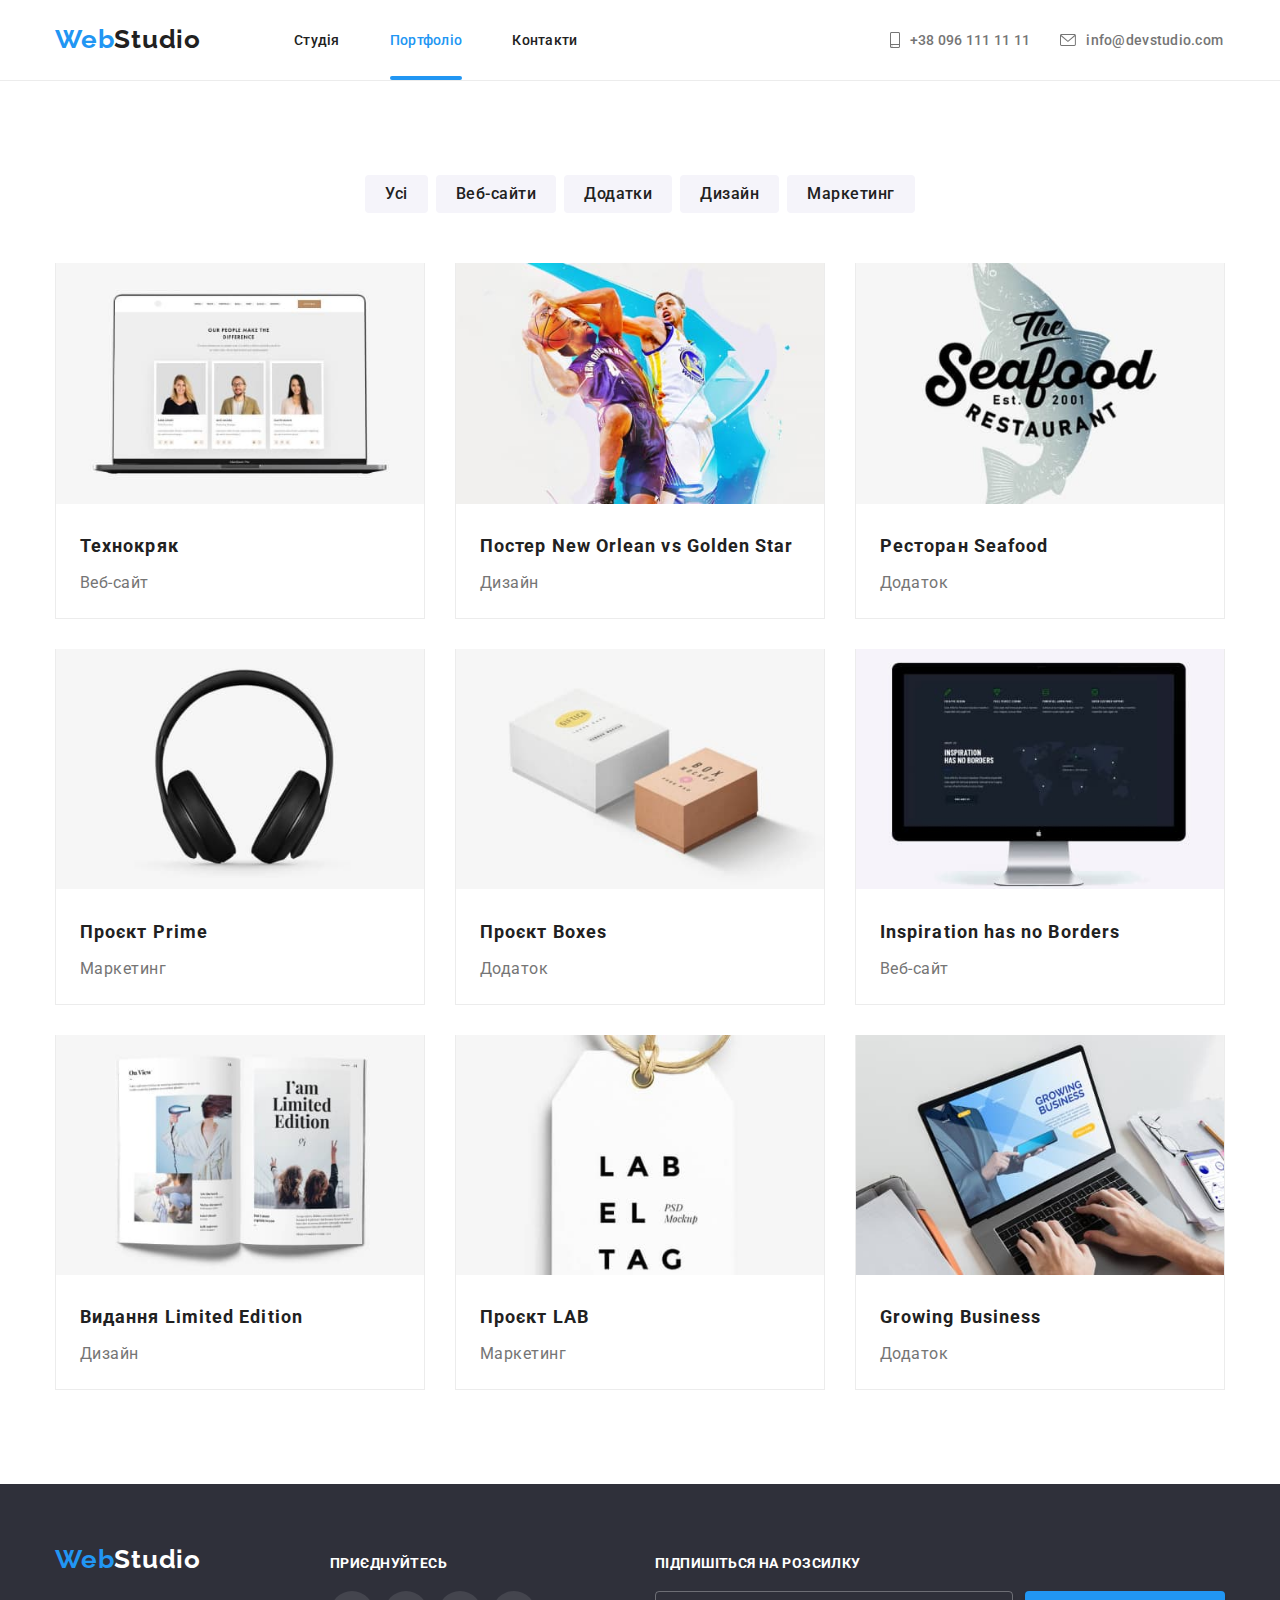
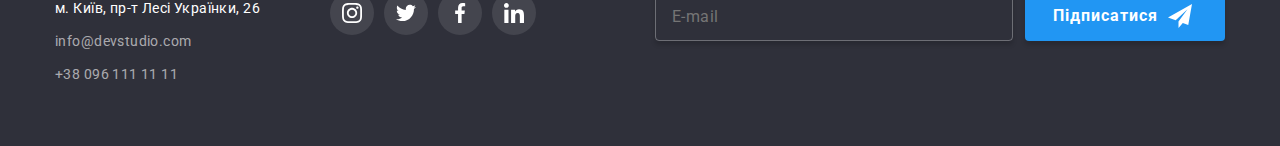
==== commit aa043111: "Виправив svg" ====
--- a/portfolio.html
+++ b/portfolio.html
@@ -44,7 +44,7 @@
         <ul class="contact">
         <li class="contact__item">
           <a href="tel:+380961111111" class="contact-link">
-            <svg class="contact-link__icon" width="16px" height="10px">
+            <svg class="contact-link__icon" width="10px" height="16px">
             <use href="./img/icons.svg#icon-smartphone"></use></svg>
             +38 096 111 11 11</a>
         </li>
@@ -94,7 +94,7 @@
               <p class="gallery-conteiner__text">Веб-сайт</p></div></a
             >
           </li>
-          <li class="gallery__item gallery__item--size">
+          <li class="gallery__item ">
             <a href="" class="gallery-link">
               <div class="img-container"><img class="gallery-img" srcset="./img/gallery-img/portfolio2-320.jpg 1x, ./img/gallery-img/portfolio2-640@2x.jpg 2x"
                 src="./img/gallery-img/portfolio2-320.jpg"
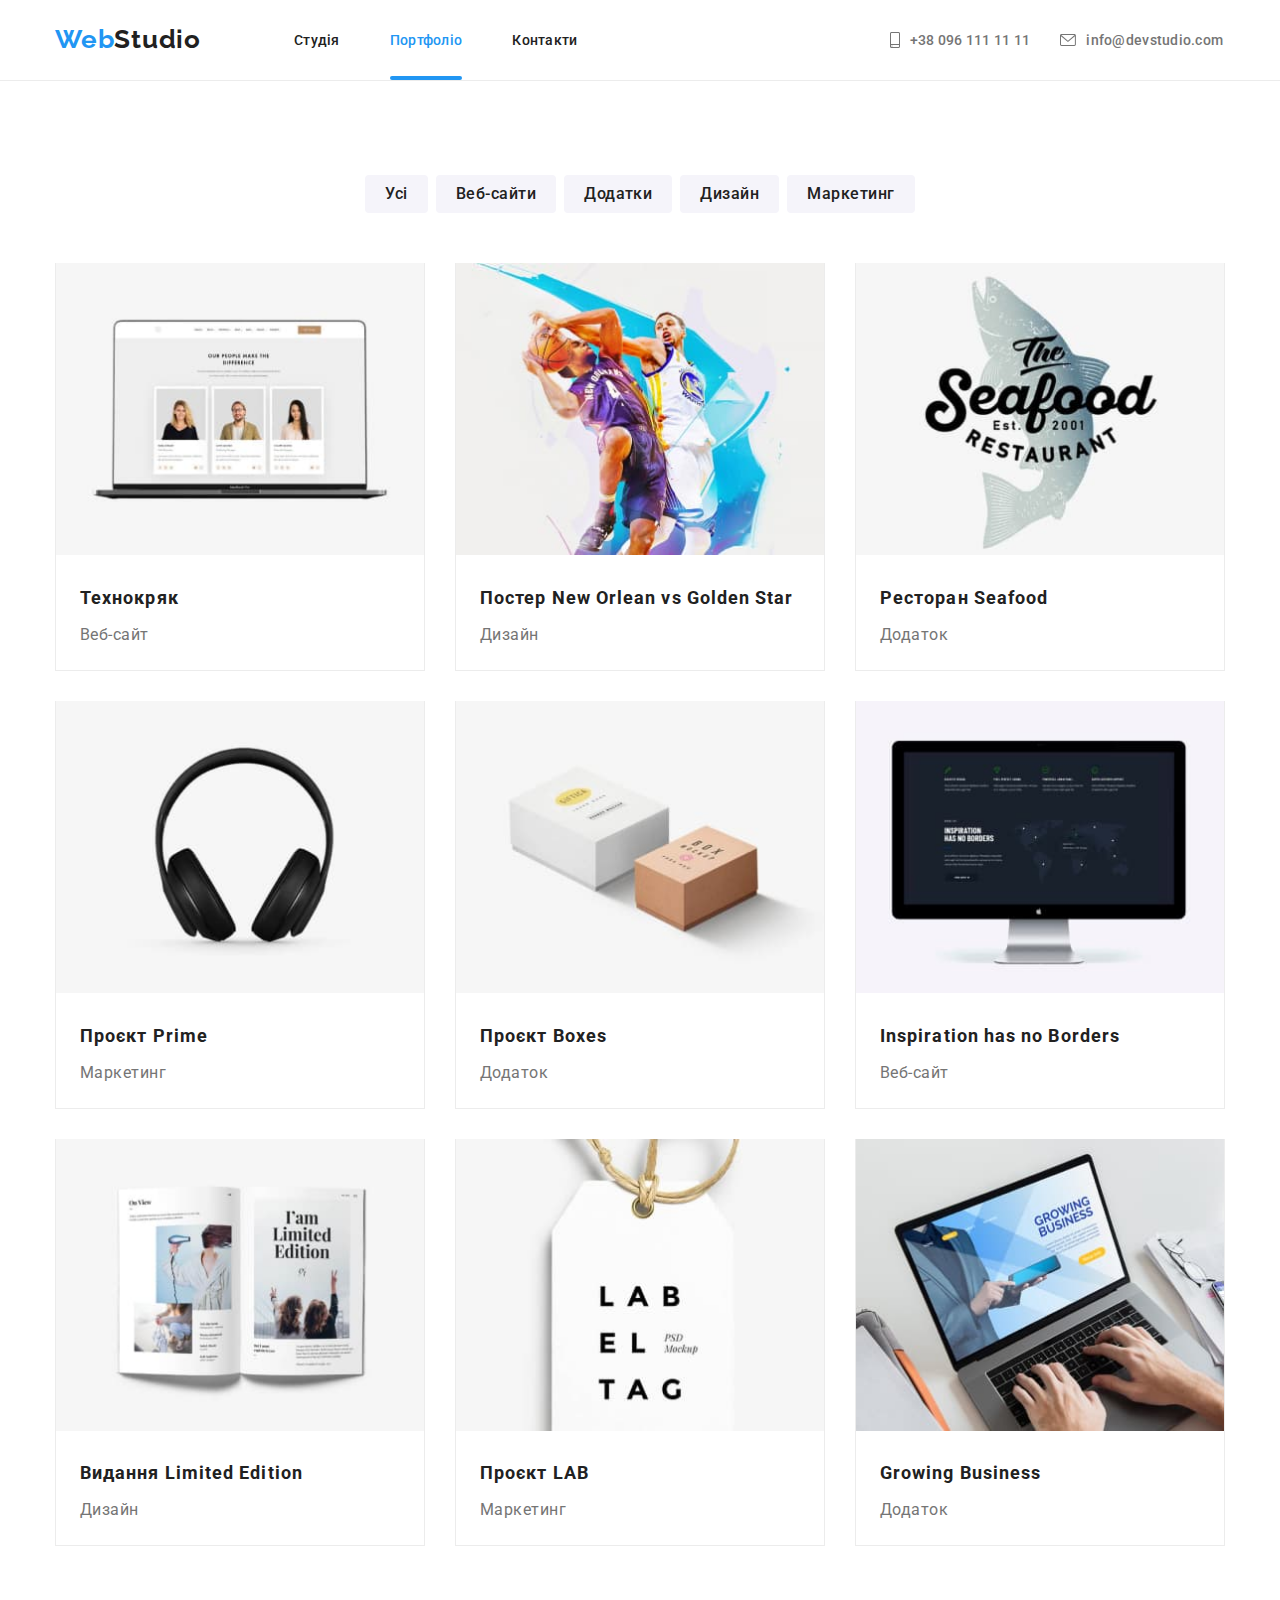
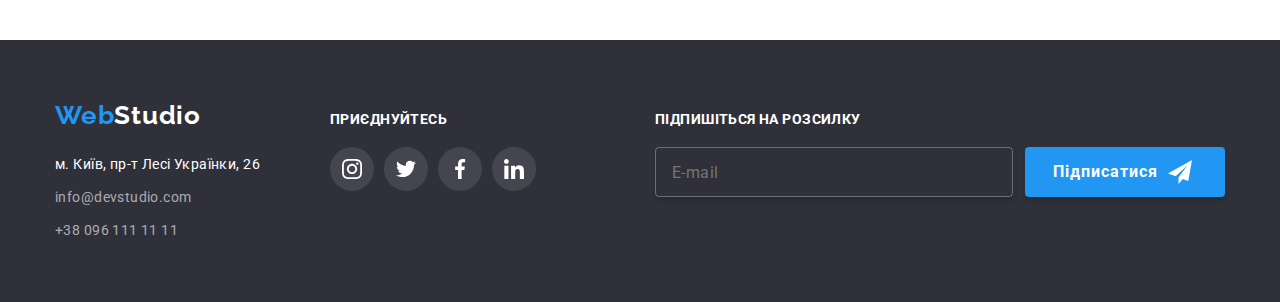
==== commit 402a2049: "Добавив усі контентні зображення через тег picture, виправив декілька помилок" ====
--- a/portfolio.html
+++ b/portfolio.html
@@ -85,77 +85,154 @@
         <ul class="gallery">
           <li class="gallery__item">
             <a href="" class="gallery-link">
-              <div class="img-container"><img class="gallery-img" srcset="./img/gallery-img/portfolio1-320.jpg 1x, ./img/gallery-img/portfolio1-640@2x.jpg 2x"
-                src="./img/gallery-img/portfolio1-320.jpg"
-                
-                alt="Відкритий сайт на комп'ютері"
-              /><div class="gallery-overlay"><span class="gallery-overlay__text">Ресурс пропонує комплексні пропозиції з різним рівнем функціоналу та сервісів. Все це дозволить відвідувачу отримати вичерпні відомості про компанію чи приватну особу.</span></div></div>
+              <div class="img-container"><picture>
+                <source srcset="./img/gallery-img/gallery-mobile/portfolio1-mobile@1x.jpg 1x, ./img/gallery-img/gallery-mobile/portfolio1-mobile@2x.jpg 2x"    
+                media="(max-width:767px)"/>
+                <source srcset="./img/gallery-img/gallery-tablet/portfolio1-tablet@1x.jpg 1x, ./img/gallery-img/gallery-tablet/portfolio1-tablet@2x.jpg 2x"    
+                media="(min-width:768px) and  (max-width:1199px)"/>
+                <source srcset="./img/gallery-img/gallery-desktop/portfolio1-desktop@1x.jpg 1x, ./img/gallery-img/gallery-desktop/portfolio1-desktop@2x.jpg 2x"    
+                media="(min-width:1200px)"/>
+                <img class="gallery-img" 
+                src="./img/gallery-img/gallery-mobile/portfolio1-mobile@1x.jpg"
+                alt="Відкритий сайт на комп'ютері"/> 
+              </picture><div class="gallery-overlay"><span class="gallery-overlay__text">Ресурс пропонує комплексні пропозиції з різним рівнем функціоналу та сервісів. Все це дозволить відвідувачу отримати вичерпні відомості про компанію чи приватну особу.</span></div></div>
               <div class="gallery-conteiner"><h3 class="gallery-conteiner__title">Технокряк</h3>
               <p class="gallery-conteiner__text">Веб-сайт</p></div></a
             >
           </li>
           <li class="gallery__item ">
             <a href="" class="gallery-link">
-              <div class="img-container"><img class="gallery-img" srcset="./img/gallery-img/portfolio2-320.jpg 1x, ./img/gallery-img/portfolio2-640@2x.jpg 2x"
-                src="./img/gallery-img/portfolio2-320.jpg"
-                alt="Два баскетболіста"
-                /><div class="gallery-overlay"><span class="gallery-overlay__text">Ресурс пропонує комплексні пропозиції з різним рівнем функціоналу та сервісів. Все це дозволить відвідувачу отримати вичерпні відомості про компанію чи приватну особу.</span></div></div>
+              <div class="img-container"><picture>
+                <source srcset="./img/gallery-img/gallery-mobile/portfolio2-mobile@1x.jpg 1x, ./img/gallery-img/gallery-mobile/portfolio2-mobile@2x.jpg 2x"    
+                media="(max-width:767px)"/>
+                <source srcset="./img/gallery-img/gallery-tablet/portfolio2-tablet@1x.jpg 1x, ./img/gallery-img/gallery-tablet/portfolio2-tablet@2x.jpg 2x"    
+                media="(min-width:768px) and  (max-width:1199px)"/>
+                <source srcset="./img/gallery-img/gallery-desktop/portfolio2-desktop@1x.jpg 1x, ./img/gallery-img/gallery-desktop/portfolio2-desktop@2x.jpg 2x"    
+                media="(min-width:1200px)"/>
+                <img class="gallery-img" 
+                src="./img/gallery-img/gallery-mobile/portfolio2-mobile@1x.jpg"
+                alt="Два баскетболіста"/> 
+              </picture>
+                <div class="gallery-overlay"><span class="gallery-overlay__text">Ресурс пропонує комплексні пропозиції з різним рівнем функціоналу та сервісів. Все це дозволить відвідувачу отримати вичерпні відомості про компанію чи приватну особу.</span></div></div>
               <div class="gallery-conteiner"><h3 class="gallery-conteiner__title">Постер New Orlean vs Golden Star</h3>
               <p class="gallery-conteiner__text">Дизайн</p></div></a
             >
           </li>
           <li class="gallery__item">
             <a href="" class="gallery-link">
-              <div class="img-container"><img class="gallery-img" srcset="./img/gallery-img/portfolio3-320.jpg 1x, ./img/gallery-img/portfolio3-640@2x.jpg 2x"
-                src="./img/gallery-img/portfolio3-320.jpg"
-                alt="Емблема ресторана"
-                
-              /><div class="gallery-overlay"><span class="gallery-overlay__text">Ресурс пропонує комплексні пропозиції з різним рівнем функціоналу та сервісів. Все це дозволить відвідувачу отримати вичерпні відомості про компанію чи приватну особу.</span></div></div>
+              <div class="img-container"><picture>
+                <source srcset="./img/gallery-img/gallery-mobile/portfolio3-mobile@1x.jpg 1x, ./img/gallery-img/gallery-mobile/portfolio3-mobile@2x.jpg 2x"    
+                media="(max-width:767px)"/>
+                <source srcset="./img/gallery-img/gallery-tablet/portfolio3-tablet@1x.jpg 1x, ./img/gallery-img/gallery-tablet/portfolio3-tablet@2x.jpg 2x"    
+                media="(min-width:768px) and (max-width:1199px)"/>
+                <source srcset="./img/gallery-img/gallery-desktop/portfolio3-desktop@1x.jpg 1x, ./img/gallery-img/gallery-desktop/portfolio3-desktop@2x.jpg 2x"    
+                media="(min-width:1200px)"/>
+                <img class="gallery-img" 
+                src="./img/gallery-img/gallery-mobile/portfolio3-mobile@1x.jpg"
+                alt="Емблема ресторана"/> 
+              </picture><div class="gallery-overlay"><span class="gallery-overlay__text">Ресурс пропонує комплексні пропозиції з різним рівнем функціоналу та сервісів. Все це дозволить відвідувачу отримати вичерпні відомості про компанію чи приватну особу.</span></div></div>
               <div class="gallery-conteiner"> <h3 class="gallery-conteiner__title">Ресторан Seafood</h3>
               <p class="gallery-conteiner__text">Додаток</p></div></a
             >
           </li>
           <li class="gallery__item">
             <a href="" class="gallery-link">
-              <div class="img-container"><img class="gallery-img" srcset="./img/gallery-img/portfolio4-320.jpg 1x, ./img/gallery-img/portfolio4-640@2x.jpg 2x" src="./img/gallery-img/portfolio4-320.jpg" alt="Навушники" /><div class="gallery-overlay"><span class="gallery-overlay__text">Ресурс пропонує комплексні пропозиції з різним рівнем функціоналу та сервісів. Все це дозволить відвідувачу отримати вичерпні відомості про компанію чи приватну особу.</span></div></div>
+              <div class="img-container"><picture>
+                <source srcset="./img/gallery-img/gallery-mobile/portfolio4-mobile@1x.jpg 1x, ./img/gallery-img/gallery-mobile/portfolio4-mobile@2x.jpg 2x"    
+                media="(max-width:767px)"/>
+                <source srcset="./img/gallery-img/gallery-tablet/portfolio4-tablet@1x.jpg 1x, ./img/gallery-img/gallery-tablet/portfolio4-tablet@2x.jpg 2x"    
+                media="(min-width:768px) and (max-width:1199px)"/>
+                <source srcset="./img/gallery-img/gallery-desktop/portfolio4-desktop@1x.jpg 1x, ./img/gallery-img/gallery-desktop/portfolio4-desktop@2x.jpg 2x"    
+                media="(min-width:1200px)"/>
+                <img class="gallery-img" 
+                src="./img/gallery-img/gallery-mobile/portfolio4-mobile@1x.jpg"
+                alt="Навушники"/> 
+              </picture><div class="gallery-overlay"><span class="gallery-overlay__text">Ресурс пропонує комплексні пропозиції з різним рівнем функціоналу та сервісів. Все це дозволить відвідувачу отримати вичерпні відомості про компанію чи приватну особу.</span></div></div>
               <div class="gallery-conteiner"><h3 class="gallery-conteiner__title">Проєкт Prime</h3>
               <p class="gallery-conteiner__text">Маркетинг</p></div></a
             >
           </li>
           <li class="gallery__item">
             <a href="" class="gallery-link">
-              <div class="img-container"><img class="gallery-img" srcset="./img/gallery-img/portfolio5-320.jpg 1x, ./img/gallery-img/portfolio5-640@2x.jpg 2x" src="./img/gallery-img/portfolio5-320.jpg" alt="Дві коробки"  /><div class="gallery-overlay"><span class="gallery-overlay__text">Ресурс пропонує комплексні пропозиції з різним рівнем функціоналу та сервісів. Все це дозволить відвідувачу отримати вичерпні відомості про компанію чи приватну особу.</span></div></div>
+              <div class="img-container"><picture>
+                <source srcset="./img/gallery-img/gallery-mobile/portfolio5-mobile@1x.jpg 1x, ./img/gallery-img/gallery-mobile/portfolio5-mobile@2x.jpg 2x"    
+                media="(max-width:767px)"/>
+                <source srcset="./img/gallery-img/gallery-tablet/portfolio5-tablet@1x.jpg 1x, ./img/gallery-img/gallery-tablet/portfolio5-tablet@2x.jpg 2x"    
+                media="(min-width:768px) and  (max-width:1199px)"/>
+                <source srcset="./img/gallery-img/gallery-desktop/portfolio5-desktop@1x.jpg 1x, ./img/gallery-img/gallery-desktop/portfolio5-desktop@2x.jpg 2x"    
+                media="(min-width:1200px)"/>
+                <img class="gallery-img" 
+                src="./img/gallery-img/gallery-mobile/portfolio5-mobile@1x.jpg"
+                alt="Дві коробки"/> 
+              </picture><div class="gallery-overlay"><span class="gallery-overlay__text">Ресурс пропонує комплексні пропозиції з різним рівнем функціоналу та сервісів. Все це дозволить відвідувачу отримати вичерпні відомості про компанію чи приватну особу.</span></div></div>
               <div class="gallery-conteiner"> <h3 class="gallery-conteiner__title">Проєкт Boxes</h3>
               <p class="gallery-conteiner__text">Додаток</p></div></a
             >
           </li>
           <li class="gallery__item">
             <a href="" class="gallery-link">
-              <div class="img-container"> <img class="gallery-img" srcset="./img/gallery-img/portfolio6-320.jpg 1x, ./img/gallery-img/portfolio6-640@2x.jpg 2x"  src="./img/gallery-img/portfolio6-320.jpg" alt="Монітор"  /><div class="gallery-overlay"><span class="gallery-overlay__text">Ресурс пропонує комплексні пропозиції з різним рівнем функціоналу та сервісів. Все це дозволить відвідувачу отримати вичерпні відомості про компанію чи приватну особу.</span></div></div>
+              <div class="img-container"> <picture>
+                <source srcset="./img/gallery-img/gallery-mobile/portfolio6-mobile@1x.jpg 1x, ./img/gallery-img/gallery-mobile/portfolio6-mobile@2x.jpg 2x"    
+                media="(max-width:767px)"/>
+                <source srcset="./img/gallery-img/gallery-tablet/portfolio6-tablet@1x.jpg 1x, ./img/gallery-img/gallery-tablet/portfolio6-tablet@2x.jpg 2x"    
+                media="(min-width:768px) and  (max-width:1199px)"/>
+                <source srcset="./img/gallery-img/gallery-desktop/portfolio6-desktop@1x.jpg 1x, ./img/gallery-img/gallery-desktop/portfolio6-desktop@2x.jpg 2x"    
+                media="(min-width:1200px)"/>
+                <img class="gallery-img" 
+                src="./img/gallery-img/gallery-mobile/portfolio6-mobile@1x.jpg"
+                alt="Монітор"/> 
+              </picture><div class="gallery-overlay"><span class="gallery-overlay__text">Ресурс пропонує комплексні пропозиції з різним рівнем функціоналу та сервісів. Все це дозволить відвідувачу отримати вичерпні відомості про компанію чи приватну особу.</span></div></div>
               <div class="gallery-conteiner"> <h3 class="gallery-conteiner__title">Inspiration has no Borders</h3>
               <p class="gallery-conteiner__text">Веб-сайт</p></div></a
             >
           </li>
           <li class="gallery__item">
             <a href="" class="gallery-link">
-              <div class="img-container"> <img class="gallery-img" srcset="./img/gallery-img/portfolio7-320.jpg 1x, ./img/gallery-img/portfolio7-640@2x.jpg 2x" src="./img/gallery-img/portfolio7-320.jpg" alt="Книга" /><div class="gallery-overlay"><span class="gallery-overlay__text">Ресурс пропонує комплексні пропозиції з різним рівнем функціоналу та сервісів. Все це дозволить відвідувачу отримати вичерпні відомості про компанію чи приватну особу.</span></div></div>
+              <div class="img-container"> <picture>
+                <source srcset="./img/gallery-img/gallery-mobile/portfolio7-mobile@1x.jpg 1x, ./img/gallery-img/gallery-mobile/portfolio7-mobile@2x.jpg 2x"    
+                media="(max-width:767px)"/>
+                <source srcset="./img/gallery-img/gallery-tablet/portfolio7-tablet@1x.jpg 1x, ./img/gallery-img/gallery-tablet/portfolio7-tablet@2x.jpg 2x"    
+                media="(min-width:768px) and (max-width:1199px)"/>
+                <source srcset="./img/gallery-img/gallery-desktop/portfolio7-desktop@1x.jpg 1x, ./img/gallery-img/gallery-desktop/portfolio7-desktop@2x.jpg 2x"    
+                media="(min-width:1200px)"/>
+                <img class="gallery-img" 
+                src="./img/gallery-img/gallery-mobile/portfolio7-mobile@1x.jpg"
+                alt="Книга"/> 
+              </picture><div class="gallery-overlay"><span class="gallery-overlay__text">Ресурс пропонує комплексні пропозиції з різним рівнем функціоналу та сервісів. Все це дозволить відвідувачу отримати вичерпні відомості про компанію чи приватну особу.</span></div></div>
               <div class="gallery-conteiner"><h3 class="gallery-conteiner__title">Видання Limited Edition</h3>
               <p class="gallery-conteiner__text">Дизайн</p></div></a
             >
           </li>
           <li class="gallery__item">
             <a href="" class="gallery-link">
-              <div class="img-container"> <img class="gallery-img" srcset="./img/gallery-img/portfolio8-320.jpg 1x, ./img/gallery-img/portfolio8-640@2x.jpg 2x" src="./img/gallery-img/portfolio8-320.jpg" alt="Бірка"  /><div class="gallery-overlay"><span class="gallery-overlay__text">Ресурс пропонує комплексні пропозиції з різним рівнем функціоналу та сервісів. Все це дозволить відвідувачу отримати вичерпні відомості про компанію чи приватну особу.</span></div></div>
+              <div class="img-container"> <picture>
+                <source srcset="./img/gallery-img/gallery-mobile/portfolio8-mobile@1x.jpg 1x, ./img/gallery-img/gallery-mobile/portfolio8-mobile@2x.jpg 2x"    
+                media="(max-width:767px)"/>
+                <source srcset="./img/gallery-img/gallery-tablet/portfolio8-tablet@1x.jpg 1x, ./img/gallery-img/gallery-tablet/portfolio8-tablet@2x.jpg 2x"    
+                media="(min-width:768px) and  (max-width:1199px)"/>
+                <source srcset="./img/gallery-img/gallery-desktop/portfolio8-desktop@1x.jpg 1x, ./img/gallery-img/gallery-desktop/portfolio8-desktop@2x.jpg 2x"    
+                media="(min-width:1200px)"/>
+                <img class="gallery-img" 
+                src="./img/gallery-img/gallery-mobile/portfolio8-mobile@1x.jpg"
+                alt="Бірка"/> 
+              </picture><div class="gallery-overlay"><span class="gallery-overlay__text">Ресурс пропонує комплексні пропозиції з різним рівнем функціоналу та сервісів. Все це дозволить відвідувачу отримати вичерпні відомості про компанію чи приватну особу.</span></div></div>
               <div class="gallery-conteiner"> <h3 class="gallery-conteiner__title">Проєкт LAB</h3>
               <p class="gallery-conteiner__text">Маркетинг</p></div></a
             >
           </li>
           <li class="gallery__item">
             <a href="" class="gallery-link">
-              <div class="img-container"> <img class="gallery-img" srcset="./img/gallery-img/portfolio9-320.jpg 1x, ./img/gallery-img/portfolio9-640@2x.jpg 2x"
-                src="./img/gallery-img/portfolio9-320.jpg"
-                alt="Людина працює на комп'ютері"
-                /><div class="gallery-overlay"><span class="gallery-overlay__text">Ресурс пропонує комплексні пропозиції з різним рівнем функціоналу та сервісів. Все це дозволить відвідувачу отримати вичерпні відомості про компанію чи приватну особу.</span></div></div>
+              <div class="img-container">  <picture>
+                <source srcset="./img/gallery-img/gallery-mobile/portfolio9-mobile@1x.jpg 1x, ./img/gallery-img/gallery-mobile/portfolio9-mobile@2x.jpg 2x"    
+                media="(max-width:767px) "/>
+                <source srcset="./img/gallery-img/gallery-tablet/portfolio9-tablet@1x.jpg 1x, ./img/gallery-img/gallery-tablet/portfolio9-tablet@2x.jpg 2x"    
+                media="(min-width:768px) and (max-width:1199px)"/>
+                <source srcset="./img/gallery-img/gallery-desktop/portfolio9-desktop@1x.jpg 1x, ./img/gallery-img/gallery-desktop/portfolio9-desktop@2x.jpg 2x"    
+                media="(min-width:1200px)"/>
+                <img class="gallery-img" 
+                src="./img/gallery-img/gallery-mobile/portfolio9-mobile@1x.jpg"
+                alt="Людина працює на комп'ютері"/> 
+              </picture><div class="gallery-overlay"><span class="gallery-overlay__text">Ресурс пропонує комплексні пропозиції з різним рівнем функціоналу та сервісів. Все це дозволить відвідувачу отримати вичерпні відомості про компанію чи приватну особу.</span></div></div>
               <div class="gallery-conteiner"> <h3 class="gallery-conteiner__title">Growing Business</h3>
               <p class="gallery-conteiner__text">Додаток</p></div></a
             >
--- a/css/main.min.css
+++ b/css/main.min.css
@@ -1 +1 @@
-body{font-family:"Roboto",sans-serif;color:#212121;background-color:#fff}.main{margin:0}.container{width:480px;margin-left:auto;margin-right:auto;padding-left:15px;padding-right:15px}.container__name{color:#212121;font-style:normal;text-align:center;font-weight:700;line-height:normal;text-align:center;margin:0;font-size:28px;letter-spacing:.84px}.section{padding-top:60px;padding-bottom:60px}.page-header{background-color:#fff;border-bottom:1px solid #ececec}.container--positioning{position:relative}.navigation{display:-webkit-box;display:-ms-flexbox;display:flex;-webkit-box-align:center;-ms-flex-align:center;align-items:center}.pages{padding:0;list-style-type:none}.pages__item{position:relative}.logo{color:#212121;font-family:"Raleway",sans-serif;text-decoration:none;font-size:24px;font-style:normal;font-weight:700;line-height:normal;letter-spacing:.72px}.logo__title{color:#2196f3}.pages-link{display:inline-block;color:#212121;text-decoration:none;text-align:center;font-size:40px;font-style:normal;font-weight:500;line-height:normal;letter-spacing:.8px;-webkit-transition:color 250ms cubic-bezier(0.4, 0, 0.2, 1);transition:color 250ms cubic-bezier(0.4, 0, 0.2, 1)}.pages-link--current{color:#2196f3}.pages-link:hover,.pages-link:focus{color:#2196f3}.contact{padding:0;margin:0;list-style-type:none;gap:50px}.contact-link{text-decoration:none;font-style:normal;font-weight:500;color:#2196f3;font-size:34px;line-height:normal;letter-spacing:.68px}@media screen and (max-width: 767px){.container--positioning{padding-top:10px;padding-bottom:10px}.header-button{display:-webkit-box;display:-ms-flexbox;display:flex;margin:0;margin-left:276px;padding:0;border:0;background-color:#fff;cursor:pointer}.header-button:hover .icon-menu,.header-button:focus .icon-menu{fill:#2196f3;-webkit-transition:fill 250ms cubic-bezier(0.4, 0, 0.2, 1);transition:fill 250ms cubic-bezier(0.4, 0, 0.2, 1)}.nav-container-button{position:absolute;padding:0;top:10px;right:15px;border:0;background-color:#fff}.nav-container-button:hover .icon-close,.nav-container-button:focus .icon-close{fill:#2196f3;-webkit-transition:fill 250ms cubic-bezier(0.4, 0, 0.2, 1);transition:fill 250ms cubic-bezier(0.4, 0, 0.2, 1)}.nav-container{position:absolute;display:none;left:0;top:0;padding:48px 40px;background:#fff;-webkit-box-shadow:0px 1px 3px 0px rgba(0,0,0,.16),0px 2px 4px 0px rgba(0,0,0,.08),0px 4px 8px 0px rgba(0,0,0,.04);box-shadow:0px 1px 3px 0px rgba(0,0,0,.16),0px 2px 4px 0px rgba(0,0,0,.08),0px 4px 8px 0px rgba(0,0,0,.04);width:480px;z-index:99999}.is-open{display:block}.pages{margin:0 0 306px 0}.pages__item{position:relative;margin-bottom:32px}.pages__item:last-child{margin-bottom:0}.contact{margin-bottom:64px}.contact__item:not(:last-child){margin-bottom:32px}.contact-link:hover,.contact-link:focus{cursor:pointer}.contact-link__icon{display:none}.contact-link--font{color:#757575;font-size:24px;line-height:normal;letter-spacing:.48px}.header-network{display:-webkit-box;display:-ms-flexbox;display:flex;list-style:none;margin:0;padding:0}.header-network-link{color:#2196f3;height:22px;padding:0 10px 0 10px;text-decoration:none;font-size:18px;font-style:normal;font-weight:500;line-height:22px;letter-spacing:.36px}.header-network-link--padding{padding-left:0}.header-network__item:not(:last-child){border-right:1px solid rgba(33,33,33,.2)}}.section--design{max-width:1600px;background-image:-webkit-gradient(linear, left top, left bottom, from(rgba(47, 48, 58, 0.4))),url("../img/img-mobile.jpg");background-image:linear-gradient(rgba(47, 48, 58, 0.4)),url("../img/img-mobile.jpg");background-size:cover;text-align:center;padding-top:118px;padding-bottom:118px;margin-left:auto;margin-right:auto}.container__title{color:#f5f5f5;margin:0;text-align:center;font-size:26px;font-style:normal;font-weight:900;line-height:42px;letter-spacing:1.56px;text-transform:uppercase;width:360px;margin-left:auto;margin-right:auto}.button-hero{color:#fff;background-color:#2196f3;cursor:pointer;text-align:center;font-size:16px;font-style:normal;font-weight:700;line-height:30px;letter-spacing:.96px;text-align:center;-webkit-box-align:center;-ms-flex-align:center;align-items:center;border:0;border-radius:4px;width:200px;height:50px;margin-top:30px;padding:0;-webkit-transition:-webkit-transform 250ms cubic-bezier(0.4, 0, 0.2, 1);transition:-webkit-transform 250ms cubic-bezier(0.4, 0, 0.2, 1);transition:transform 250ms cubic-bezier(0.4, 0, 0.2, 1);transition:transform 250ms cubic-bezier(0.4, 0, 0.2, 1), -webkit-transform 250ms cubic-bezier(0.4, 0, 0.2, 1)}.button-hero:hover,.button-hero:focus{-webkit-transform:scale(1.05);transform:scale(1.05)}@media(min-device-pixel-ratio: 2),(-webkit-min-device-pixel-ratio: 2),(min-resolution: 192dpi),(min-resolution: 2dppx){.section--design{background-image:-webkit-gradient(linear, left top, left bottom, from(rgba(47, 48, 58, 0.4))),url("../img/img-mobile@2x.jpg");background-image:linear-gradient(rgba(47, 48, 58, 0.4)),url("../img/img-mobile@2x.jpg")}}.backdrop{position:fixed;top:0;left:0;width:100%;height:100%;background:rgba(0,0,0,.2);opacity:1;-webkit-transition:visibility 250ms cubic-bezier(0.4, 0, 0.2, 1),opacity 250ms cubic-bezier(0.4, 0, 0.2, 1);transition:visibility 250ms cubic-bezier(0.4, 0, 0.2, 1),opacity 250ms cubic-bezier(0.4, 0, 0.2, 1);z-index:99999}.backdrop.backdrop--hidden .modal{-webkit-transform:translate(-50%, -50%) scale(0.7);transform:translate(-50%, -50%) scale(0.7)}.backdrop--hidden{opacity:0;pointer-events:none;visibility:hidden}.modal{position:absolute;top:50%;left:50%;-webkit-transform:translate(-50%, -50%) scale(1);transform:translate(-50%, -50%) scale(1);width:450px;height:609px;border-radius:4px;background:#fff;-webkit-box-shadow:0px 2px 1px 0px rgba(0,0,0,.2),0px 1px 1px 0px rgba(0,0,0,.14),0px 1px 3px 0px rgba(0,0,0,.12);box-shadow:0px 2px 1px 0px rgba(0,0,0,.2),0px 1px 1px 0px rgba(0,0,0,.14),0px 1px 3px 0px rgba(0,0,0,.12);padding:40px;-webkit-transition:-webkit-transform 250ms cubic-bezier(0.4, 0, 0.2, 1);transition:-webkit-transform 250ms cubic-bezier(0.4, 0, 0.2, 1);transition:transform 250ms cubic-bezier(0.4, 0, 0.2, 1);transition:transform 250ms cubic-bezier(0.4, 0, 0.2, 1), -webkit-transform 250ms cubic-bezier(0.4, 0, 0.2, 1)}.button-container{-webkit-transition:-webkit-transform 250ms cubic-bezier(0.4, 0, 0.2, 1);transition:-webkit-transform 250ms cubic-bezier(0.4, 0, 0.2, 1);transition:transform 250ms cubic-bezier(0.4, 0, 0.2, 1);transition:transform 250ms cubic-bezier(0.4, 0, 0.2, 1), -webkit-transform 250ms cubic-bezier(0.4, 0, 0.2, 1)}.modal-button{position:absolute;display:inline-block;top:8px;right:8px;width:30px;height:30px;border-radius:50%;border-color:rgba(0,0,0,.1);background-color:#fff;-webkit-transition:fill 250ms cubic-bezier(0.4, 0, 0.2, 1);transition:fill 250ms cubic-bezier(0.4, 0, 0.2, 1)}.modal-button:hover,.modal-button:focus{cursor:pointer;fill:#2196f3;outline:none}.modal-button__icon{position:absolute;top:50%;left:50%;-webkit-transform:translate(-50%, -50%);transform:translate(-50%, -50%)}.form__title{color:#212121;text-align:center;font-size:20px;font-style:normal;font-weight:700;letter-spacing:.6px;margin:0;margin-bottom:30px}.form-container{position:relative;margin-bottom:28px;width:370px}.form-container__label{position:absolute;top:-20px;color:#757575;font-size:12px;font-style:normal;font-weight:400;line-height:normal;letter-spacing:.12px}.form-input{width:370px;height:40px;-ms-flex-negative:0;flex-shrink:0;border-radius:4px;border:1px solid rgba(33,33,33,.2);padding:12px;padding-left:43px;outline:none}.form-input:focus{border-color:#2196f3;-webkit-transition:border-color 250ms cubic-bezier(0.4, 0, 0.2, 1);transition:border-color 250ms cubic-bezier(0.4, 0, 0.2, 1)}.form-input__icon{position:absolute;top:50%;left:15px;-webkit-transform:translateY(-50%);transform:translateY(-50%)}.form-input:focus~.form-input__icon{fill:#2196f3;-webkit-transition:fill 250ms cubic-bezier(0.4, 0, 0.2, 1);transition:fill 250ms cubic-bezier(0.4, 0, 0.2, 1)}.textarea{height:120px;-ms-flex-negative:0;flex-shrink:0;border-radius:4px;border:1px solid rgba(33,33,33,.2);padding:12px 16px;resize:none;outline:none}.textarea::-webkit-input-placeholder{color:rgba(117,117,117,.5);font-size:12px;font-style:normal;font-weight:400;line-height:normal;letter-spacing:.12px}.textarea::-moz-placeholder{color:rgba(117,117,117,.5);font-size:12px;font-style:normal;font-weight:400;line-height:normal;letter-spacing:.12px}.textarea:-ms-input-placeholder{color:rgba(117,117,117,.5);font-size:12px;font-style:normal;font-weight:400;line-height:normal;letter-spacing:.12px}.textarea::-ms-input-placeholder{color:rgba(117,117,117,.5);font-size:12px;font-style:normal;font-weight:400;line-height:normal;letter-spacing:.12px}.textarea::placeholder{color:rgba(117,117,117,.5);font-size:12px;font-style:normal;font-weight:400;line-height:normal;letter-spacing:.12px}.textarea:focus{border-color:#2196f3;-webkit-transition:border-color 250ms cubic-bezier(0.4, 0, 0.2, 1);transition:border-color 250ms cubic-bezier(0.4, 0, 0.2, 1)}.form-container--positioning{display:-webkit-box;display:-ms-flexbox;display:flex;-webkit-box-align:center;-ms-flex-align:center;align-items:center;margin-bottom:30px;padding:0 12px 0 0}.form-label-check{display:-webkit-box;display:-ms-flexbox;display:flex;-webkit-box-align:center;-ms-flex-align:center;align-items:center;color:#757575;font-size:12px;font-style:normal;font-weight:400;line-height:normal;letter-spacing:.36px}.check-input{position:absolute;left:20px;width:1px;height:1px;margin:-1px;border:0;padding:0;clip:rect(0 0 0 0);overflow:hidden}.check-input__icon{width:15px;height:15px;margin-right:7px;border:2px solid #212121;border-radius:4px}.check-input:focus+.check-input__icon{border-color:#2196f3}.check-input:checked+.check-input__icon{background-color:#2196f3;border:0}.check-link{margin-left:5px;color:#2196f3;font-size:12px;font-style:normal;font-weight:400;line-height:normal;letter-spacing:.36px;text-decoration-line:underline}.form-button{width:200px;height:50px;-ms-flex-negative:0;flex-shrink:0;border:0;border-radius:4px;background:#2196f3;-webkit-box-shadow:0px 4px 4px 0px rgba(0,0,0,.15);box-shadow:0px 4px 4px 0px rgba(0,0,0,.15);color:#fff;text-align:center;font-size:16px;font-style:normal;font-weight:700;line-height:30px;letter-spacing:.96px;cursor:pointer}@media screen and (max-width: 1199px){.modal{width:450px;height:609px;overflow-y:scroll}.form__title{line-height:30px}.form-input{width:370px}.textarea{width:370px}.form-container--positioning{width:370px}}.section--positioning{background-color:#fff}.solution{margin:0;padding:0;gap:30px;list-style-type:none}.solution-container{display:-webkit-box;display:-ms-flexbox;display:flex;width:450px;height:120px;background-color:#f5f4fa;-webkit-box-pack:center;-ms-flex-pack:center;justify-content:center;-webkit-box-align:center;-ms-flex-align:center;align-items:center}.solution-item{width:450px}.solution-item__title{color:#212121;font-size:14px;font-style:normal;font-weight:700;line-height:24px;letter-spacing:.42px;text-transform:uppercase;margin:0;margin-top:30px}.solution-item__text{color:#757575;font-size:14px;font-style:normal;font-weight:400;line-height:24px;letter-spacing:.42px;margin:0;margin-top:10px}@media screen and (max-width: 767px){.solution-item{text-align:center}.solution-item:not(:last-child){margin-bottom:30px}}@media screen and (max-width: 1199px){.section--bgr{display:none}}.section--background{background-color:#f5f4fa}.teams{margin:0;margin-top:50px;margin-left:auto;margin-right:auto;padding:0;gap:30px;list-style-type:none}.teams__item{text-align:center;padding:0;-webkit-box-align:center;-ms-flex-align:center;align-items:center;background-color:#fff;-webkit-box-shadow:0px 2px 1px 0px rgba(0,0,0,.2),0px 1px 1px 0px rgba(0,0,0,.14),0px 1px 3px 0px rgba(0,0,0,.12);box-shadow:0px 2px 1px 0px rgba(0,0,0,.2),0px 1px 1px 0px rgba(0,0,0,.14),0px 1px 3px 0px rgba(0,0,0,.12);border-radius:0px 0px 4px 4px}.teams-img{width:100%}.info{padding-top:30px;padding-bottom:30px}.info__name{color:#212121;font-size:16px;font-style:normal;font-weight:500;line-height:normal;letter-spacing:.48px;margin:0}.info__speciality{color:#757575;font-size:16px;font-style:normal;font-weight:400;line-height:normal;letter-spacing:.48px;margin:0;margin-top:10px}.network{display:-webkit-box;display:-ms-flexbox;display:flex;-webkit-box-pack:center;-ms-flex-pack:center;justify-content:center;margin:0;padding:0;list-style-type:none;margin-top:16px;gap:10px}.network__items{margin:0;padding:0;width:44px;height:44px;border-radius:50%}.network-link{display:-webkit-box;display:-ms-flexbox;display:flex;-webkit-box-align:center;-ms-flex-align:center;align-items:center;-webkit-box-pack:center;-ms-flex-pack:center;justify-content:center;margin:0;padding:0;width:44px;height:44px;fill:#afb1b8;border-radius:50%;background-color:#fff;-webkit-transition:background-color 250ms cubic-bezier(0.4, 0, 0.2, 1);transition:background-color 250ms cubic-bezier(0.4, 0, 0.2, 1)}.network-link__icon{-webkit-transition:fill 250ms cubic-bezier(0.4, 0, 0.2, 1);transition:fill 250ms cubic-bezier(0.4, 0, 0.2, 1)}.network-link:hover,.network-link:focus{background-color:#2196f3}.network-link:focus>.network-link__icon{fill:#fff;cursor:pointer}.network-link:hover>.network-link__icon{fill:#fff;cursor:pointer}@media screen and (max-width: 767px){.teams__item:not(:last-child){margin-bottom:30px}}.clients{display:-webkit-box;display:-ms-flexbox;display:flex;-ms-flex-wrap:wrap;flex-wrap:wrap;margin:0;padding:0;list-style-type:none;gap:30px;margin-top:50px}.clients__item{width:210px;height:92px}.clients-link{display:-webkit-box;display:-ms-flexbox;display:flex;-webkit-box-pack:center;-ms-flex-pack:center;justify-content:center;-webkit-box-align:center;-ms-flex-align:center;align-items:center;width:210px;height:92px;fill:#afb1b8;border:1px solid #afb1b8;border-radius:4px;-webkit-transition:fill 250ms cubic-bezier(0.4, 0, 0.2, 1),border-color 250ms cubic-bezier(0.4, 0, 0.2, 1);transition:fill 250ms cubic-bezier(0.4, 0, 0.2, 1),border-color 250ms cubic-bezier(0.4, 0, 0.2, 1)}.clients-link:hover,.clients-link:focus{fill:#2196f3;cursor:pointer;border:1px solid #2196f3}.sorting{display:-webkit-box;display:-ms-flexbox;display:flex;margin:0;padding:0;list-style:none;gap:8px}.sorting-button{color:#212121;background-color:#f5f4fa;cursor:pointer;text-align:center;font-size:16px;font-style:normal;font-weight:500;line-height:26px;letter-spacing:.48px;-webkit-box-align:center;-ms-flex-align:center;align-items:center;border-radius:4px;border:0;height:38px;border-radius:4px;padding-left:20px;padding-right:20px;-webkit-transition:color 250ms cubic-bezier(0.4, 0, 0.2, 1),background-color 250ms cubic-bezier(0.4, 0, 0.2, 1),-webkit-box-shadow 250ms cubic-bezier(0.4, 0, 0.2, 1);transition:color 250ms cubic-bezier(0.4, 0, 0.2, 1),background-color 250ms cubic-bezier(0.4, 0, 0.2, 1),-webkit-box-shadow 250ms cubic-bezier(0.4, 0, 0.2, 1);transition:color 250ms cubic-bezier(0.4, 0, 0.2, 1),background-color 250ms cubic-bezier(0.4, 0, 0.2, 1),box-shadow 250ms cubic-bezier(0.4, 0, 0.2, 1);transition:color 250ms cubic-bezier(0.4, 0, 0.2, 1),background-color 250ms cubic-bezier(0.4, 0, 0.2, 1),box-shadow 250ms cubic-bezier(0.4, 0, 0.2, 1),-webkit-box-shadow 250ms cubic-bezier(0.4, 0, 0.2, 1)}.sorting-button:hover,.sorting-button:focus{color:#fff;background-color:#2196f3;-webkit-box-shadow:0px 2px 2px 0px rgba(0,0,0,.12),0px 1px 2px 0px rgba(0,0,0,.08),0px 3px 1px 0px rgba(0,0,0,.1);box-shadow:0px 2px 2px 0px rgba(0,0,0,.12),0px 1px 2px 0px rgba(0,0,0,.08),0px 3px 1px 0px rgba(0,0,0,.1)}@media screen and (max-width: 767px){.sorting{-ms-flex-wrap:wrap;flex-wrap:wrap;width:326px}}.gallery{margin:0;padding:0;margin-left:auto;margin-right:auto;list-style:none;margin-top:40px;gap:30px}.gallery-link{text-decoration:none;-webkit-transition:-webkit-box-shadow 250ms cubic-bezier(0.4, 0, 0.2, 1);transition:-webkit-box-shadow 250ms cubic-bezier(0.4, 0, 0.2, 1);transition:box-shadow 250ms cubic-bezier(0.4, 0, 0.2, 1);transition:box-shadow 250ms cubic-bezier(0.4, 0, 0.2, 1), -webkit-box-shadow 250ms cubic-bezier(0.4, 0, 0.2, 1);border:1px solid #ececec;border-top:0}.gallery-link:hover,.gallery-link:focus{-webkit-box-shadow:1px 4px 6px 0px rgba(0,0,0,.16),0px 4px 4px 0px rgba(0,0,0,.06),0px 1px 1px 0px rgba(0,0,0,.12);box-shadow:1px 4px 6px 0px rgba(0,0,0,.16),0px 4px 4px 0px rgba(0,0,0,.06),0px 1px 1px 0px rgba(0,0,0,.12)}.gallery-link:hover .gallery-overlay{-webkit-transform:translateY(0%);transform:translateY(0%)}.img-container{position:relative;overflow:hidden}.gallery-img{width:100%}.gallery-overlay{position:absolute;display:inline-block;content:"";width:100%;height:100%;top:0;left:0;background-color:rgba(33,150,243,.9);-webkit-transform:translateY(101%);transform:translateY(101%);-webkit-transition:-webkit-transform 250ms cubic-bezier(0.4, 0, 0.2, 1);transition:-webkit-transform 250ms cubic-bezier(0.4, 0, 0.2, 1);transition:transform 250ms cubic-bezier(0.4, 0, 0.2, 1);transition:transform 250ms cubic-bezier(0.4, 0, 0.2, 1), -webkit-transform 250ms cubic-bezier(0.4, 0, 0.2, 1);padding:63px 24px}.gallery-overlay__text{font-size:18px;font-style:normal;font-weight:400;line-height:28px;letter-spacing:.54px;color:#fff}.gallery-conteiner{padding:20px 24px}.gallery-conteiner__title{color:#212121;font-size:18px;font-style:normal;font-weight:700;line-height:36px;letter-spacing:1.08px;margin:0}.gallery-conteiner__text{color:#757575;font-size:16px;font-style:normal;font-weight:400;line-height:30px;letter-spacing:.48px;margin:0;margin-top:4px}@media screen and (max-width: 767px){.gallery__item:not(:last-child){margin-bottom:30px}}.page-footer{background-color:#2f303a;padding-top:60px;padding-bottom:60px}.container--location{-webkit-box-align:baseline;-ms-flex-align:baseline;align-items:baseline}.footer-contact{list-style-type:none;padding:0;margin:0;margin-top:9px}.footer-contact__item--positioning{margin-top:9px}.address{color:#fff;margin-top:20px;font-size:14px;font-style:normal;font-weight:400;line-height:24px;letter-spacing:.42px}.page-footer__logo{color:#fff;font-family:"Raleway",sans-serif;text-decoration:none;font-size:24px;font-style:normal;font-weight:700;line-height:normal;letter-spacing:.72px}.page-footer__logo .logo__text{color:#2196f3}.footer-contact-link{color:rgba(255,255,255,.6);text-decoration:none;font-size:14px;font-style:normal;font-weight:400;line-height:24px;letter-spacing:.42px;-webkit-transition:color 250ms cubic-bezier(0.4, 0, 0.2, 1);transition:color 250ms cubic-bezier(0.4, 0, 0.2, 1)}.footer-contact-link:hover,.footer-contact-link:focus{color:#2196f3}.footer-container__title{color:#fff;font-size:14px;font-style:normal;font-weight:700;line-height:normal;letter-spacing:.42px;text-transform:uppercase;margin:0;padding:0}.footer-network{display:-webkit-box;display:-ms-flexbox;display:flex;margin:0;padding:0;list-style-type:none;gap:10px;margin-top:20px}.footer-network__items{width:44px;height:44px;background-color:rgba(255,255,255,.1);border-radius:50%}.footer-link{display:-webkit-box;display:-ms-flexbox;display:flex;-webkit-box-pack:center;-ms-flex-pack:center;justify-content:center;-webkit-box-align:center;-ms-flex-align:center;align-items:center;width:44px;height:44px;border-radius:50%;-webkit-transition:background-color 250ms cubic-bezier(0.4, 0, 0.2, 1);transition:background-color 250ms cubic-bezier(0.4, 0, 0.2, 1)}.footer-link:hover,.footer-link:focus{background-color:#2196f3;cursor:pointer}.footer-link__icon{fill:#fff}.footer-label{display:block;width:450px;color:#fff;font-size:14px;font-style:normal;font-weight:700;line-height:normal;letter-spacing:.42px;text-transform:uppercase}.footer-input{width:450px;height:50px;margin-top:20px;-ms-flex-negative:0;flex-shrink:0;border-radius:4px;border:1px solid rgba(255,255,255,.3);background:rgba(33,150,243,0);-webkit-box-shadow:0px 4px 4px 0px rgba(0,0,0,.15);box-shadow:0px 4px 4px 0px rgba(0,0,0,.15);padding:15px 16px;color:#fff;font-size:16px;font-style:normal;font-weight:400;line-height:20px;letter-spacing:.48px;outline:none}.footer-input:focus{border-color:#2196f3;-webkit-transition:border-color 250ms cubic-bezier(0.4, 0, 0.2, 1);transition:border-color 250ms cubic-bezier(0.4, 0, 0.2, 1)}.footer-button{display:-webkit-box;display:-ms-flexbox;display:flex;-webkit-box-align:center;-ms-flex-align:center;align-items:center;width:200px;height:50px;margin-left:auto;margin-right:auto;padding-left:28px;-ms-flex-negative:0;flex-shrink:0;border:0;border-radius:4px;background:#2196f3;-webkit-box-shadow:0px 4px 4px 0px rgba(0,0,0,.15);box-shadow:0px 4px 4px 0px rgba(0,0,0,.15);color:#fff;text-align:center;font-size:16px;font-style:normal;font-weight:700;line-height:30px;letter-spacing:.96px;cursor:pointer}.footer-button__icon{margin-left:10px}@media screen and (max-width: 1199px){.footer-container{text-align:center}.contact-information{text-align:center}.form-footer{text-align:center}}@media screen and (max-width: 767px){.container--location{text-align:center}.contact-information{margin-bottom:60px}.footer-container{margin-bottom:60px}.footer-network{-webkit-box-pack:center;-ms-flex-pack:center;justify-content:center}.footer-input{margin-bottom:20px}}@media screen and (min-width: 768px)and (max-width: 1199px){.container{width:768px}}@media screen and (min-width: 768px){.container--positioning{display:-webkit-box;display:-ms-flexbox;display:flex;-webkit-box-pack:justify;-ms-flex-pack:justify;justify-content:space-between;-webkit-box-align:center;-ms-flex-align:center;align-items:center}.nav-container{display:-webkit-box;display:-ms-flexbox;display:flex;-webkit-box-align:center;-ms-flex-align:center;align-items:center}.pages{display:-webkit-box;display:-ms-flexbox;display:flex;gap:50px;margin:0}.logo{font-size:26px;line-height:1.2;letter-spacing:.03em}.pages-link{font-size:14px;line-height:normal;letter-spacing:.28px;padding-top:32px;padding-bottom:32px}.pages-link--current::after{position:absolute;content:"";width:100%;height:4px;border-radius:2px;bottom:0;left:0;background-color:#2196f3}.contact-link{display:-webkit-box;display:-ms-flexbox;display:flex;color:#757575;font-size:14px;line-height:1.15;letter-spacing:.02em;-webkit-box-align:center;-ms-flex-align:center;align-items:center;-webkit-transition:color 250ms cubic-bezier(0.4, 0, 0.2, 1);transition:color 250ms cubic-bezier(0.4, 0, 0.2, 1)}.contact-link:hover,.contact-link:focus{color:#2196f3}.contact-link__icon{fill:currentColor;margin-right:8px}}@media screen and (min-width: 768px)and (max-width: 1199px){.pages{margin-left:75px}.contact{-webkit-box-align:center;-ms-flex-align:center;align-items:center;margin-left:78px}.contact__item:not(:last-child){margin-bottom:10px}}@media screen and (min-width: 768px){.header-button,.nav-container-button,.header-network{display:none}}@media screen and (min-width: 767px){.section--design{background-image:-webkit-gradient(linear, left top, left bottom, from(rgba(47, 48, 58, 0.4))),url("../img/img-tablet.jpg");background-image:linear-gradient(rgba(47, 48, 58, 0.4)),url("../img/img-tablet.jpg")}}@media screen and (min-width: 767px)and (min-device-pixel-ratio: 2),screen and (min-width: 767px)and (-webkit-min-device-pixel-ratio: 2),screen and (min-width: 767px)and (min-resolution: 192dpi),screen and (min-width: 767px)and (min-resolution: 2dppx){.section--design{background-image:-webkit-gradient(linear, left top, left bottom, from(rgba(47, 48, 58, 0.4))),url("../img/img-tablet@2x.jpg");background-image:linear-gradient(rgba(47, 48, 58, 0.4)),url("../img/img-tablet@2x.jpg")}}@media screen and (min-width: 768px)and (max-width: 1199px){.solution{-ms-flex-wrap:wrap;flex-wrap:wrap}.solution-container{width:354px}.solution-item{width:calc((100% - 30px)/2)}}@media screen and (min-width: 768px){.solution{display:-webkit-box;display:-ms-flexbox;display:flex}}@media screen and (min-width: 768px){.teams{display:-webkit-box;display:-ms-flexbox;display:flex}}@media screen and (min-width: 768px)and (max-width: 1199px){.teams{-ms-flex-wrap:wrap;flex-wrap:wrap}.teams__item{width:calc((100% - 30px)/2)}}@media screen and (min-width: 768px)and (max-width: 1199px){.clients__item{width:226px;height:92px}.clients-link{width:226px}}@media screen and (min-width: 768px){.sorting{-webkit-box-pack:center;-ms-flex-pack:center;justify-content:center}}@media screen and (min-width: 768px){.gallery{display:-webkit-box;display:-ms-flexbox;display:flex;-ms-flex-wrap:wrap;flex-wrap:wrap;margin-top:50px}.gallery__item{display:-webkit-box;display:-ms-flexbox;display:flex;width:calc((100% - 30px)/2)}}@media screen and (min-width: 768px)and (max-width: 1199){.gallery-link{-webkit-box-flex:1;-ms-flex-positive:1;flex-grow:1}}@media screen and (min-width: 768px){.container--location{display:-webkit-box;display:-ms-flexbox;display:flex}.footer-container{margin-left:70px}}@media screen and (min-width: 768px)and (max-width: 1199px){.container--location{-ms-flex-wrap:wrap;flex-wrap:wrap;-ms-flex-pack:distribute;justify-content:space-around}.footer-container-form{margin-top:60px;text-align:center}.footer-button{margin-top:20px}}@media screen and (min-width: 1200px){.container{width:1200px}.section{padding-top:94px;padding-bottom:94px}.container__name{font-size:36px;letter-spacing:1.08px}}@media screen and (min-width: 1200px){.pages{margin-left:93px}.contact{display:-webkit-box;display:-ms-flexbox;display:flex;margin-left:312px;-webkit-box-align:center;-ms-flex-align:center;align-items:center;gap:30px}.contact-link{padding:32px 0}.contact-link__icon{margin-right:10px}}@media screen and (min-width: 1200px){.section--design{padding-top:200px;padding-bottom:200px;background-image:-webkit-gradient(linear, left top, left bottom, from(rgba(47, 48, 58, 0.4))),url("../img/img-desktop.jpg");background-image:linear-gradient(rgba(47, 48, 58, 0.4)),url("../img/img-desktop.jpg")}}@media screen and (min-width: 1200px)and (min-device-pixel-ratio: 2),screen and (min-width: 1200px)and (-webkit-min-device-pixel-ratio: 2),screen and (min-width: 1200px)and (min-resolution: 192dpi),screen and (min-width: 1200px)and (min-resolution: 2dppx){.section--design{background-image:-webkit-gradient(linear, left top, left bottom, from(rgba(47, 48, 58, 0.4))),url("../img/img-desktop@2x.jpg");background-image:linear-gradient(rgba(47, 48, 58, 0.4)),url("../img/img-desktop@2x.jpg")}}@media screen and (min-width: 1200px){.container__title{font-size:44px;line-height:60px;letter-spacing:2.64px;width:696px}}@media screen and (min-width: 1200px){.modal{width:528px;height:581px}.form__title{line-height:normal}.form-input{width:448px}.form-container{width:448px}.textarea{width:448px}.form-label-check{font-size:14px;line-height:24px;letter-spacing:.42px}.check-link{font-size:14px;line-height:24px;letter-spacing:.42px}}@media screen and (min-width: 1200px){.section--positioning{padding-bottom:0}.solution-container{width:270px}.solution-item{width:calc((100% - 90px)/4)}}@media screen and (min-width: 1200px){.section--bgr{background-color:#fff;text-align:center}.container__name{color:#212121;font-style:normal;letter-spacing:.03em;font-weight:700;line-height:1.16;font-size:36px;text-align:center;-webkit-box-align:center;-ms-flex-align:center;align-items:center;margin:0}.development{display:-webkit-box;display:-ms-flexbox;display:flex;gap:30px;margin:0;margin-top:50px;padding:0;list-style:none}.development-link{position:relative;height:294px}.development-title{position:absolute;width:100%;height:70px;bottom:0;background:rgba(47,48,58,.8);padding-top:27px;padding-bottom:27px}.development-title__text{text-align:center;font-size:14px;font-style:normal;font-weight:700;line-height:normal;letter-spacing:.42px;text-transform:uppercase;color:#fff}}@media screen and (min-width: 1200px){.teams__item{width:calc((100% - 90px)/4)}}@media screen and (min-width: 1200px){.clients__item{width:170px;height:92px}.clients-link{width:170px}}@media screen and (min-width: 1200px){.gallery__item{width:calc((100% - 60px)/3)}}@media screen and (min-width: 1200px){.page-footer__logo{font-size:26px;letter-spacing:.78px}.footer-container-form{margin-left:auto}.form-footer{display:-webkit-box;display:-ms-flexbox;display:flex}.footer-label{width:358px;margin-right:12px}.footer-input{width:358px}.footer-button{margin-top:auto}}/*# sourceMappingURL=main.min.css.map */+body{font-family:"Roboto",sans-serif;color:#212121;background-color:#fff;overflow-x:hidden}.main{margin:0}.container{margin-left:auto;margin-right:auto;padding-left:15px;padding-right:15px}.container__name{color:#212121;font-style:normal;text-align:center;font-weight:700;line-height:normal;text-align:center;margin:0;font-size:28px;letter-spacing:.84px}.section{padding-top:60px;padding-bottom:60px}@media screen and (max-width: 479px){.container{width:100%}}@media screen and (min-width: 480px)and (max-width: 767px){.container{width:480px}}.page-header{background-color:#fff;border-bottom:1px solid #ececec}.navigation{display:-webkit-box;display:-ms-flexbox;display:flex;-webkit-box-align:center;-ms-flex-align:center;align-items:center}.pages{padding:0;list-style-type:none}.pages__item{position:relative}.logo{color:#212121;font-family:"Raleway",sans-serif;text-decoration:none;font-size:24px;font-style:normal;font-weight:700;line-height:normal;letter-spacing:.72px}.logo__title{color:#2196f3}.pages-link{display:inline-block;color:#212121;text-decoration:none;text-align:center;font-size:40px;font-style:normal;font-weight:500;line-height:normal;letter-spacing:.8px;-webkit-transition:color 250ms cubic-bezier(0.4, 0, 0.2, 1);transition:color 250ms cubic-bezier(0.4, 0, 0.2, 1)}.pages-link--current{color:#2196f3}.pages-link:hover,.pages-link:focus{color:#2196f3}.contact{padding:0;margin:0;list-style-type:none;gap:50px}.contact-link{text-decoration:none;font-style:normal;font-weight:500;color:#2196f3;font-size:34px;line-height:normal;letter-spacing:.68px}@media screen and (max-width: 767px){.container--positioning{padding-top:10px;padding-bottom:10px}.header-button{display:-webkit-box;display:-ms-flexbox;display:flex;margin:0;padding:0;border:0;background-color:#fff;cursor:pointer}.header-button:hover .icon-menu,.header-button:focus .icon-menu{fill:#2196f3;-webkit-transition:fill 250ms cubic-bezier(0.4, 0, 0.2, 1);transition:fill 250ms cubic-bezier(0.4, 0, 0.2, 1)}.nav-container-button{position:absolute;padding:0;top:10px;right:15px;border:0;background-color:#fff}.nav-container-button:hover .icon-close,.nav-container-button:focus .icon-close{fill:#2196f3;-webkit-transition:fill 250ms cubic-bezier(0.4, 0, 0.2, 1);transition:fill 250ms cubic-bezier(0.4, 0, 0.2, 1)}.nav-container{position:absolute;display:none;left:0;top:0;background:#fff;-webkit-box-shadow:0px 1px 3px 0px rgba(0,0,0,.16),0px 2px 4px 0px rgba(0,0,0,.08),0px 4px 8px 0px rgba(0,0,0,.04);box-shadow:0px 1px 3px 0px rgba(0,0,0,.16),0px 2px 4px 0px rgba(0,0,0,.08),0px 4px 8px 0px rgba(0,0,0,.04);width:100%;z-index:99999}.is-open{display:block;position:fixed}.pages{margin:0 0 306px 0}.pages__item{position:relative;margin-bottom:32px}.pages__item:last-child{margin-bottom:0}.contact{margin-bottom:64px}.contact__item:not(:last-child){margin-bottom:32px}.contact-link:hover,.contact-link:focus{cursor:pointer}.contact-link__icon{display:none}.contact-link--font{color:#757575;font-size:24px;line-height:normal;letter-spacing:.48px}.header-network{display:-webkit-box;display:-ms-flexbox;display:flex;list-style:none;margin:0;padding:0}.header-network-link{color:#2196f3;height:22px;text-decoration:none;font-style:normal;letter-spacing:.36px}.header-network-link--padding{padding-left:0}.header-network__item:not(:last-child){border-right:1px solid rgba(33,33,33,.2)}}@media screen and (max-width: 479px){.header-button{margin-left:auto}.header-network-link{font-size:14px;font-weight:400;line-height:20px;padding:0 5px 0 5px}.nav-container{padding:36px 20px}}@media screen and (min-width: 480px)and (max-width: 767px){.header-button{margin-left:276px}.header-network-link{font-size:18px;font-weight:500;line-height:22px;padding:0 10px 0 10px}.nav-container{padding:48px 40px}}.section--design{max-width:1600px;background-image:-webkit-gradient(linear, left top, left bottom, from(rgba(47, 48, 58, 0.4))),url("../img/img-mobile@1x.jpg");background-image:linear-gradient(rgba(47, 48, 58, 0.4)),url("../img/img-mobile@1x.jpg");background-size:cover;text-align:center;padding-top:118px;padding-bottom:118px;margin-left:auto;margin-right:auto}.container__title{color:#f5f5f5;margin:0;text-align:center;font-size:26px;font-style:normal;font-weight:900;line-height:42px;letter-spacing:1.56px;text-transform:uppercase;margin-left:auto;margin-right:auto}.button-hero{color:#fff;background-color:#2196f3;cursor:pointer;text-align:center;font-size:16px;font-style:normal;font-weight:700;line-height:30px;letter-spacing:.96px;text-align:center;-webkit-box-align:center;-ms-flex-align:center;align-items:center;border:0;border-radius:4px;width:200px;height:50px;margin-top:30px;padding:0;-webkit-transition:-webkit-transform 250ms cubic-bezier(0.4, 0, 0.2, 1);transition:-webkit-transform 250ms cubic-bezier(0.4, 0, 0.2, 1);transition:transform 250ms cubic-bezier(0.4, 0, 0.2, 1);transition:transform 250ms cubic-bezier(0.4, 0, 0.2, 1), -webkit-transform 250ms cubic-bezier(0.4, 0, 0.2, 1)}.button-hero:hover,.button-hero:focus{-webkit-transform:scale(1.05);transform:scale(1.05)}@media(min-device-pixel-ratio: 2),(-webkit-min-device-pixel-ratio: 2),(min-resolution: 192dpi),(min-resolution: 2dppx){.section--design{background-image:-webkit-gradient(linear, left top, left bottom, from(rgba(47, 48, 58, 0.4))),url("../img/img-mobile@2x.jpg");background-image:linear-gradient(rgba(47, 48, 58, 0.4)),url("../img/img-mobile@2x.jpg")}}@media screen and (max-width: 479px){.container__title{width:80%}}@media screen and (min-width: 480px)and (max-width: 767px){.container__title{width:360px}}.backdrop{position:fixed;top:0;left:0;width:100%;height:100%;background:rgba(0,0,0,.2);opacity:1;-webkit-transition:visibility 250ms cubic-bezier(0.4, 0, 0.2, 1),opacity 250ms cubic-bezier(0.4, 0, 0.2, 1);transition:visibility 250ms cubic-bezier(0.4, 0, 0.2, 1),opacity 250ms cubic-bezier(0.4, 0, 0.2, 1);z-index:99999}.backdrop.backdrop--hidden .modal{-webkit-transform:translate(-50%, -50%) scale(0.7);transform:translate(-50%, -50%) scale(0.7)}.backdrop--hidden{opacity:0;pointer-events:none;visibility:hidden}.modal{position:absolute;top:50%;left:50%;-webkit-transform:translate(-50%, -50%) scale(1);transform:translate(-50%, -50%) scale(1);border-radius:4px;background:#fff;-webkit-box-shadow:0px 2px 1px 0px rgba(0,0,0,.2),0px 1px 1px 0px rgba(0,0,0,.14),0px 1px 3px 0px rgba(0,0,0,.12);box-shadow:0px 2px 1px 0px rgba(0,0,0,.2),0px 1px 1px 0px rgba(0,0,0,.14),0px 1px 3px 0px rgba(0,0,0,.12);-webkit-transition:-webkit-transform 250ms cubic-bezier(0.4, 0, 0.2, 1);transition:-webkit-transform 250ms cubic-bezier(0.4, 0, 0.2, 1);transition:transform 250ms cubic-bezier(0.4, 0, 0.2, 1);transition:transform 250ms cubic-bezier(0.4, 0, 0.2, 1), -webkit-transform 250ms cubic-bezier(0.4, 0, 0.2, 1)}.button-container{-webkit-transition:-webkit-transform 250ms cubic-bezier(0.4, 0, 0.2, 1);transition:-webkit-transform 250ms cubic-bezier(0.4, 0, 0.2, 1);transition:transform 250ms cubic-bezier(0.4, 0, 0.2, 1);transition:transform 250ms cubic-bezier(0.4, 0, 0.2, 1), -webkit-transform 250ms cubic-bezier(0.4, 0, 0.2, 1)}.modal-button{position:absolute;display:inline-block;top:8px;right:8px;width:30px;height:30px;border-radius:50%;border-color:rgba(0,0,0,.1);background-color:#fff;-webkit-transition:fill 250ms cubic-bezier(0.4, 0, 0.2, 1);transition:fill 250ms cubic-bezier(0.4, 0, 0.2, 1)}.modal-button:hover,.modal-button:focus{cursor:pointer;fill:#2196f3;outline:none}.modal-button__icon{position:absolute;top:50%;left:50%;-webkit-transform:translate(-50%, -50%);transform:translate(-50%, -50%)}.form__title{color:#212121;text-align:center;font-style:normal;letter-spacing:.6px;margin:0;margin-bottom:30px}.form-container{position:relative;margin-bottom:28px}.form-container__label{position:absolute;top:-20px;color:#757575;font-size:12px;font-style:normal;font-weight:400;line-height:normal;letter-spacing:.12px}.form-input{height:40px;-ms-flex-negative:0;flex-shrink:0;border-radius:4px;border:1px solid rgba(33,33,33,.2);padding:12px;padding-left:43px;outline:none}.form-input:focus{border-color:#2196f3;-webkit-transition:border-color 250ms cubic-bezier(0.4, 0, 0.2, 1);transition:border-color 250ms cubic-bezier(0.4, 0, 0.2, 1)}.form-input__icon{position:absolute;top:50%;left:15px;-webkit-transform:translateY(-50%);transform:translateY(-50%)}.form-input:focus~.form-input__icon{fill:#2196f3;-webkit-transition:fill 250ms cubic-bezier(0.4, 0, 0.2, 1);transition:fill 250ms cubic-bezier(0.4, 0, 0.2, 1)}.textarea{height:120px;-ms-flex-negative:0;flex-shrink:0;border-radius:4px;border:1px solid rgba(33,33,33,.2);padding:12px 16px;resize:none;outline:none}.textarea::-webkit-input-placeholder{color:rgba(117,117,117,.5);font-size:12px;font-style:normal;font-weight:400;line-height:normal;letter-spacing:.12px}.textarea::-moz-placeholder{color:rgba(117,117,117,.5);font-size:12px;font-style:normal;font-weight:400;line-height:normal;letter-spacing:.12px}.textarea:-ms-input-placeholder{color:rgba(117,117,117,.5);font-size:12px;font-style:normal;font-weight:400;line-height:normal;letter-spacing:.12px}.textarea::-ms-input-placeholder{color:rgba(117,117,117,.5);font-size:12px;font-style:normal;font-weight:400;line-height:normal;letter-spacing:.12px}.textarea::placeholder{color:rgba(117,117,117,.5);font-size:12px;font-style:normal;font-weight:400;line-height:normal;letter-spacing:.12px}.textarea:focus{border-color:#2196f3;-webkit-transition:border-color 250ms cubic-bezier(0.4, 0, 0.2, 1);transition:border-color 250ms cubic-bezier(0.4, 0, 0.2, 1)}.form-container--positioning{display:-webkit-box;display:-ms-flexbox;display:flex;-webkit-box-align:center;-ms-flex-align:center;align-items:center;margin-bottom:30px}.form-label-check{display:-webkit-box;display:-ms-flexbox;display:flex;-webkit-box-align:center;-ms-flex-align:center;align-items:center;color:#757575;font-size:12px;font-style:normal;font-weight:400;line-height:normal;letter-spacing:.36px}.check-input{position:absolute;left:20px;width:1px;height:1px;margin:-1px;border:0;padding:0;clip:rect(0 0 0 0);overflow:hidden}.check-input__icon{width:15px;height:15px;margin-right:7px;border:2px solid #212121;border-radius:4px}.check-input:focus+.check-input__icon{border-color:#2196f3}.check-input:checked+.check-input__icon{background-color:#2196f3;border:0}.check-link{margin-left:5px;color:#2196f3;font-size:12px;font-style:normal;font-weight:400;line-height:normal;letter-spacing:.36px;text-decoration-line:underline}.form-button{width:200px;height:50px;-ms-flex-negative:0;flex-shrink:0;border:0;border-radius:4px;background:#2196f3;-webkit-box-shadow:0px 4px 4px 0px rgba(0,0,0,.15);box-shadow:0px 4px 4px 0px rgba(0,0,0,.15);color:#fff;text-align:center;font-size:16px;font-style:normal;font-weight:700;line-height:30px;letter-spacing:.96px;cursor:pointer}@media screen and (min-width: 480px)and (max-width: 1199px){.modal{width:450px;height:609px;overflow-y:scroll;padding:40px}.form-container{width:370px}.form__title{font-size:20px;font-weight:700;line-height:30px}.form-input{width:370px}.textarea{width:370px}.form-container--positioning{padding:0 12px 0 0}}@media screen and (max-width: 479px){.modal{width:100%;height:100%;overflow-y:scroll;padding:25px}.form-container{width:95%}.form__title{font-size:16px;font-weight:600;line-height:20px}.form-input{width:95%}.textarea{width:95%}.form-container--positioning{width:95%}.form-container--positioning .form-container--positioning{width:370px;padding:0}}.section--positioning{background-color:#fff}.solution{margin:0;padding:0;gap:30px;list-style-type:none}.solution-container{display:-webkit-box;display:-ms-flexbox;display:flex;height:120px;background-color:#f5f4fa;-webkit-box-pack:center;-ms-flex-pack:center;justify-content:center;-webkit-box-align:center;-ms-flex-align:center;align-items:center}.solution-item__title{color:#212121;font-style:normal;letter-spacing:.42px;text-transform:uppercase;margin:0;margin-top:30px}.solution-item__text{color:#757575;font-style:normal;letter-spacing:.42px;margin:0;margin-top:10px}@media screen and (max-width: 767px){.solution-item{text-align:center}.solution-item:not(:last-child){margin-bottom:30px}}@media screen and (max-width: 479px){.solution-container{display:-webkit-box;display:-ms-flexbox;display:flex;width:100%}.solution-item{width:100%}.solution-item__title{font-size:12px;font-weight:600;line-height:20px}.solution-item__text{font-size:12px;font-weight:350;line-height:20px}}@media screen and (min-width: 480px)and (max-width: 767px){.solution-container{display:-webkit-box;display:-ms-flexbox;display:flex;width:450px}.solution-item{width:450px}.solution-item__title{font-size:14px;font-weight:700;line-height:24px}.solution-item__text{font-size:14px;font-weight:400;line-height:24px}}@media screen and (max-width: 1199px){.section--bgr{display:none}}.section--background{background-color:#f5f4fa}.teams{margin:0;margin-top:50px;margin-left:auto;margin-right:auto;padding:0;gap:30px;list-style-type:none}.teams__item{text-align:center;padding:0;-webkit-box-align:center;-ms-flex-align:center;align-items:center;background-color:#fff;-webkit-box-shadow:0px 2px 1px 0px rgba(0,0,0,.2),0px 1px 1px 0px rgba(0,0,0,.14),0px 1px 3px 0px rgba(0,0,0,.12);box-shadow:0px 2px 1px 0px rgba(0,0,0,.2),0px 1px 1px 0px rgba(0,0,0,.14),0px 1px 3px 0px rgba(0,0,0,.12);border-radius:0px 0px 4px 4px}.teams-img{width:100%}.info{padding-top:30px;padding-bottom:30px}.info__name{color:#212121;font-style:normal;line-height:normal;letter-spacing:.48px;margin:0}.info__speciality{color:#757575;font-style:normal;line-height:normal;letter-spacing:.48px;margin:0;margin-top:10px}.network{display:-webkit-box;display:-ms-flexbox;display:flex;-webkit-box-pack:center;-ms-flex-pack:center;justify-content:center;margin:0;padding:0;list-style-type:none;margin-top:16px;gap:10px}.network__items{margin:0;padding:0;width:44px;height:44px;border-radius:50%}.network-link{display:-webkit-box;display:-ms-flexbox;display:flex;-webkit-box-align:center;-ms-flex-align:center;align-items:center;-webkit-box-pack:center;-ms-flex-pack:center;justify-content:center;margin:0;padding:0;width:44px;height:44px;fill:#afb1b8;border-radius:50%;background-color:#fff;-webkit-transition:background-color 250ms cubic-bezier(0.4, 0, 0.2, 1);transition:background-color 250ms cubic-bezier(0.4, 0, 0.2, 1)}.network-link__icon{-webkit-transition:fill 250ms cubic-bezier(0.4, 0, 0.2, 1);transition:fill 250ms cubic-bezier(0.4, 0, 0.2, 1)}.network-link:hover,.network-link:focus{background-color:#2196f3}.network-link:focus>.network-link__icon{fill:#fff;cursor:pointer}.network-link:hover>.network-link__icon{fill:#fff;cursor:pointer}@media screen and (max-width: 767px){.teams__item:not(:last-child){margin-bottom:30px}}@media screen and (max-width: 479px){.container__title{width:80%}.info__name{font-size:12px;font-style:normal;font-weight:400}.info__speciality{font-size:10px;font-style:normal;font-weight:300}}@media screen and (min-width: 480px)and (max-width: 767px){.container__title{width:360px}.info__name{font-size:16px;font-weight:500}.info__speciality{font-size:16px;font-weight:400}}.clients{display:-webkit-box;display:-ms-flexbox;display:flex;-ms-flex-wrap:wrap;flex-wrap:wrap;margin:0;padding:0;list-style-type:none;gap:30px;margin-top:50px}.clients__item{height:92px}.clients-link{display:-webkit-box;display:-ms-flexbox;display:flex;-webkit-box-pack:center;-ms-flex-pack:center;justify-content:center;-webkit-box-align:center;-ms-flex-align:center;align-items:center;fill:#afb1b8;border:1px solid #afb1b8;border-radius:4px;-webkit-transition:fill 250ms cubic-bezier(0.4, 0, 0.2, 1),border-color 250ms cubic-bezier(0.4, 0, 0.2, 1);transition:fill 250ms cubic-bezier(0.4, 0, 0.2, 1),border-color 250ms cubic-bezier(0.4, 0, 0.2, 1);width:100%;height:100%}.clients-link:hover,.clients-link:focus{fill:#2196f3;cursor:pointer;border:1px solid #2196f3}@media screen and (max-width: 479px){.clients{-webkit-box-pack:center;-ms-flex-pack:center;justify-content:center}.clients__item{width:75%;height:92px}}@media screen and (min-width: 480px)and (max-width: 767px){.clients__item{width:calc((100% - 30px)/2)}}.sorting{display:-webkit-box;display:-ms-flexbox;display:flex;margin:0;padding:0;list-style:none;gap:8px}.sorting-button{color:#212121;background-color:#f5f4fa;cursor:pointer;text-align:center;font-size:16px;font-style:normal;font-weight:500;line-height:26px;letter-spacing:.48px;-webkit-box-align:center;-ms-flex-align:center;align-items:center;border-radius:4px;border:0;height:38px;border-radius:4px;padding-left:20px;padding-right:20px;-webkit-transition:color 250ms cubic-bezier(0.4, 0, 0.2, 1),background-color 250ms cubic-bezier(0.4, 0, 0.2, 1),-webkit-box-shadow 250ms cubic-bezier(0.4, 0, 0.2, 1);transition:color 250ms cubic-bezier(0.4, 0, 0.2, 1),background-color 250ms cubic-bezier(0.4, 0, 0.2, 1),-webkit-box-shadow 250ms cubic-bezier(0.4, 0, 0.2, 1);transition:color 250ms cubic-bezier(0.4, 0, 0.2, 1),background-color 250ms cubic-bezier(0.4, 0, 0.2, 1),box-shadow 250ms cubic-bezier(0.4, 0, 0.2, 1);transition:color 250ms cubic-bezier(0.4, 0, 0.2, 1),background-color 250ms cubic-bezier(0.4, 0, 0.2, 1),box-shadow 250ms cubic-bezier(0.4, 0, 0.2, 1),-webkit-box-shadow 250ms cubic-bezier(0.4, 0, 0.2, 1)}.sorting-button:hover,.sorting-button:focus{color:#fff;background-color:#2196f3;-webkit-box-shadow:0px 2px 2px 0px rgba(0,0,0,.12),0px 1px 2px 0px rgba(0,0,0,.08),0px 3px 1px 0px rgba(0,0,0,.1);box-shadow:0px 2px 2px 0px rgba(0,0,0,.12),0px 1px 2px 0px rgba(0,0,0,.08),0px 3px 1px 0px rgba(0,0,0,.1)}@media screen and (max-width: 767px){.sorting{-ms-flex-wrap:wrap;flex-wrap:wrap;width:326px}}.gallery{margin:0;padding:0;margin-left:auto;margin-right:auto;list-style:none;margin-top:40px;gap:30px}.gallery-link{text-decoration:none;-webkit-transition:-webkit-box-shadow 250ms cubic-bezier(0.4, 0, 0.2, 1);transition:-webkit-box-shadow 250ms cubic-bezier(0.4, 0, 0.2, 1);transition:box-shadow 250ms cubic-bezier(0.4, 0, 0.2, 1);transition:box-shadow 250ms cubic-bezier(0.4, 0, 0.2, 1), -webkit-box-shadow 250ms cubic-bezier(0.4, 0, 0.2, 1);border:1px solid #ececec;border-top:0}.gallery-link:hover,.gallery-link:focus{-webkit-box-shadow:1px 4px 6px 0px rgba(0,0,0,.16),0px 4px 4px 0px rgba(0,0,0,.06),0px 1px 1px 0px rgba(0,0,0,.12);box-shadow:1px 4px 6px 0px rgba(0,0,0,.16),0px 4px 4px 0px rgba(0,0,0,.06),0px 1px 1px 0px rgba(0,0,0,.12)}.gallery-link:hover .gallery-overlay{-webkit-transform:translateY(0%);transform:translateY(0%)}.img-container{position:relative;overflow:hidden}.gallery-img{width:100%}.gallery-overlay{position:absolute;display:inline-block;content:"";width:100%;height:100%;top:0;left:0;background-color:rgba(33,150,243,.9);-webkit-transform:translateY(101%);transform:translateY(101%);-webkit-transition:-webkit-transform 250ms cubic-bezier(0.4, 0, 0.2, 1);transition:-webkit-transform 250ms cubic-bezier(0.4, 0, 0.2, 1);transition:transform 250ms cubic-bezier(0.4, 0, 0.2, 1);transition:transform 250ms cubic-bezier(0.4, 0, 0.2, 1), -webkit-transform 250ms cubic-bezier(0.4, 0, 0.2, 1);padding:63px 24px}.gallery-overlay__text{font-size:18px;font-style:normal;font-weight:400;line-height:28px;letter-spacing:.54px;color:#fff}.gallery-conteiner{padding:20px 24px}.gallery-conteiner__title{color:#212121;font-size:18px;font-style:normal;font-weight:700;line-height:36px;letter-spacing:1.08px;margin:0}.gallery-conteiner__text{color:#757575;font-size:16px;font-style:normal;font-weight:400;line-height:30px;letter-spacing:.48px;margin:0;margin-top:4px}@media screen and (max-width: 767px){.gallery__item:not(:last-child){margin-bottom:30px}}.page-footer{background-color:#2f303a;padding-top:60px;padding-bottom:60px}.container--location{-webkit-box-align:baseline;-ms-flex-align:baseline;align-items:baseline}.footer-contact{list-style-type:none;padding:0;margin:0;margin-top:9px}.footer-contact__item--positioning{margin-top:9px}.address{color:#fff;margin-top:20px;font-size:14px;font-style:normal;font-weight:400;line-height:24px;letter-spacing:.42px}.page-footer__logo{color:#fff;font-family:"Raleway",sans-serif;text-decoration:none;font-size:24px;font-style:normal;font-weight:700;line-height:normal;letter-spacing:.72px}.page-footer__logo .logo__text{color:#2196f3}.footer-contact-link{color:rgba(255,255,255,.6);text-decoration:none;font-size:14px;font-style:normal;font-weight:400;line-height:24px;letter-spacing:.42px;-webkit-transition:color 250ms cubic-bezier(0.4, 0, 0.2, 1);transition:color 250ms cubic-bezier(0.4, 0, 0.2, 1)}.footer-contact-link:hover,.footer-contact-link:focus{color:#2196f3}.footer-container__title{color:#fff;font-size:14px;font-style:normal;font-weight:700;line-height:normal;letter-spacing:.42px;text-transform:uppercase;margin:0;padding:0}.footer-network{display:-webkit-box;display:-ms-flexbox;display:flex;margin:0;padding:0;list-style-type:none;gap:10px;margin-top:20px}.footer-network__items{width:44px;height:44px;background-color:rgba(255,255,255,.1);border-radius:50%}.footer-link{display:-webkit-box;display:-ms-flexbox;display:flex;-webkit-box-pack:center;-ms-flex-pack:center;justify-content:center;-webkit-box-align:center;-ms-flex-align:center;align-items:center;width:44px;height:44px;border-radius:50%;-webkit-transition:background-color 250ms cubic-bezier(0.4, 0, 0.2, 1);transition:background-color 250ms cubic-bezier(0.4, 0, 0.2, 1)}.footer-link:hover,.footer-link:focus{background-color:#2196f3;cursor:pointer}.footer-link__icon{fill:#fff}.footer-label{display:block;color:#fff;font-size:14px;font-style:normal;font-weight:700;line-height:normal;letter-spacing:.42px;text-transform:uppercase}.footer-input{height:50px;margin-top:20px;-ms-flex-negative:0;flex-shrink:0;border-radius:4px;border:1px solid rgba(255,255,255,.3);background:rgba(33,150,243,0);-webkit-box-shadow:0px 4px 4px 0px rgba(0,0,0,.15);box-shadow:0px 4px 4px 0px rgba(0,0,0,.15);padding:15px 16px;color:#fff;font-size:16px;font-style:normal;font-weight:400;line-height:20px;letter-spacing:.48px;outline:none}.footer-input:focus{border-color:#2196f3;-webkit-transition:border-color 250ms cubic-bezier(0.4, 0, 0.2, 1);transition:border-color 250ms cubic-bezier(0.4, 0, 0.2, 1)}.footer-button{display:-webkit-box;display:-ms-flexbox;display:flex;-webkit-box-align:center;-ms-flex-align:center;align-items:center;height:50px;margin-left:auto;margin-right:auto;padding-left:28px;-ms-flex-negative:0;flex-shrink:0;border:0;border-radius:4px;background:#2196f3;-webkit-box-shadow:0px 4px 4px 0px rgba(0,0,0,.15);box-shadow:0px 4px 4px 0px rgba(0,0,0,.15);color:#fff;text-align:center;font-size:16px;font-style:normal;font-weight:700;line-height:30px;letter-spacing:.96px;cursor:pointer}.footer-button__icon{margin-left:10px}@media screen and (max-width: 479px){.footer-label{width:100%}.footer-input{width:100%}.footer-button{width:60%}}@media screen and (max-width: 1199px){.footer-container{text-align:center}.contact-information{text-align:center}.form-footer{text-align:center}}@media screen and (min-width: 480px)and (max-width: 1199px){.footer-label{width:450px}.footer-input{width:450px}.footer-button{width:200px}}@media screen and (max-width: 767px){.container--location{text-align:center}.contact-information{margin-bottom:60px}.footer-container{margin-bottom:60px}.footer-network{-webkit-box-pack:center;-ms-flex-pack:center;justify-content:center}.footer-input{margin-bottom:20px}}@media screen and (min-width: 768px)and (max-width: 1199px){.container{width:768px}}@media screen and (min-width: 768px){.container--positioning{display:-webkit-box;display:-ms-flexbox;display:flex;-webkit-box-pack:justify;-ms-flex-pack:justify;justify-content:space-between;-webkit-box-align:center;-ms-flex-align:center;align-items:center}.nav-container{display:-webkit-box;display:-ms-flexbox;display:flex;-webkit-box-align:center;-ms-flex-align:center;align-items:center}.pages{display:-webkit-box;display:-ms-flexbox;display:flex;gap:50px;margin:0}.logo{font-size:26px;line-height:1.2;letter-spacing:.03em}.pages-link{font-size:14px;line-height:normal;letter-spacing:.28px;padding-top:32px;padding-bottom:32px}.pages-link--current::after{position:absolute;content:"";width:100%;height:4px;border-radius:2px;bottom:0;left:0;background-color:#2196f3}.contact-link{display:-webkit-box;display:-ms-flexbox;display:flex;color:#757575;font-size:14px;line-height:1.15;letter-spacing:.02em;-webkit-box-align:center;-ms-flex-align:center;align-items:center;-webkit-transition:color 250ms cubic-bezier(0.4, 0, 0.2, 1);transition:color 250ms cubic-bezier(0.4, 0, 0.2, 1)}.contact-link:hover,.contact-link:focus{color:#2196f3}.contact-link__icon{fill:currentColor;margin-right:8px}}@media screen and (min-width: 768px)and (max-width: 1199px){.pages{margin-left:75px}.contact{-webkit-box-align:center;-ms-flex-align:center;align-items:center;margin-left:78px}.contact__item:not(:last-child){margin-bottom:10px}}@media screen and (min-width: 768px){.header-button,.nav-container-button,.header-network{display:none}}@media screen and (min-width: 767px){.section--design{background-image:-webkit-gradient(linear, left top, left bottom, from(rgba(47, 48, 58, 0.4))),url("../img/img-tablet@1x.jpg");background-image:linear-gradient(rgba(47, 48, 58, 0.4)),url("../img/img-tablet@1x.jpg")}}@media screen and (min-width: 767px)and (min-device-pixel-ratio: 2),screen and (min-width: 767px)and (-webkit-min-device-pixel-ratio: 2),screen and (min-width: 767px)and (min-resolution: 192dpi),screen and (min-width: 767px)and (min-resolution: 2dppx){.section--design{background-image:-webkit-gradient(linear, left top, left bottom, from(rgba(47, 48, 58, 0.4))),url("../img/img-tablet@2x.jpg");background-image:linear-gradient(rgba(47, 48, 58, 0.4)),url("../img/img-tablet@2x.jpg")}}@media screen and (min-width: 768px)and (max-width: 1199px){.solution{-ms-flex-wrap:wrap;flex-wrap:wrap}.solution-container{width:354px}.solution-item{width:calc((100% - 30px)/2)}}@media screen and (min-width: 768px){.solution{display:-webkit-box;display:-ms-flexbox;display:flex}.solution-item__title{font-size:14px;font-weight:700;line-height:24px}.solution-item__text{font-size:14px;font-weight:400;line-height:24px}}@media screen and (min-width: 768px){.teams{display:-webkit-box;display:-ms-flexbox;display:flex}.info__name{color:#212121;font-size:16px;font-weight:500}.info__speciality{font-size:16px;font-weight:400}}@media screen and (min-width: 768px)and (max-width: 1199px){.teams{-ms-flex-wrap:wrap;flex-wrap:wrap}.teams__item{width:calc((100% - 30px)/2)}}@media screen and (min-width: 768px)and (max-width: 1199px){.clients__item{width:calc((100% - 60px)/3)}}@media screen and (min-width: 768px){.sorting{-webkit-box-pack:center;-ms-flex-pack:center;justify-content:center}}@media screen and (min-width: 768px){.gallery{display:-webkit-box;display:-ms-flexbox;display:flex;-ms-flex-wrap:wrap;flex-wrap:wrap;margin-top:50px}.gallery__item{display:-webkit-box;display:-ms-flexbox;display:flex;width:calc((100% - 30px)/2)}}@media screen and (min-width: 768px)and (max-width: 1199){.gallery-link{-webkit-box-flex:1;-ms-flex-positive:1;flex-grow:1}}@media screen and (min-width: 768px){.container--location{display:-webkit-box;display:-ms-flexbox;display:flex}.footer-container{margin-left:70px}}@media screen and (min-width: 768px)and (max-width: 1199px){.container--location{-ms-flex-wrap:wrap;flex-wrap:wrap;-ms-flex-pack:distribute;justify-content:space-around}.footer-container-form{margin-top:60px;text-align:center}.footer-button{margin-top:20px}}@media screen and (min-width: 1200px){.container{width:1200px}.section{padding-top:94px;padding-bottom:94px}.container__name{font-size:36px;letter-spacing:1.08px}}@media screen and (min-width: 1200px){.pages{margin-left:93px}.contact{display:-webkit-box;display:-ms-flexbox;display:flex;margin-left:312px;-webkit-box-align:center;-ms-flex-align:center;align-items:center;gap:30px}.contact-link{padding:32px 0}.contact-link__icon{margin-right:10px}}@media screen and (min-width: 1200px){.section--design{padding-top:200px;padding-bottom:200px;background-image:-webkit-gradient(linear, left top, left bottom, from(rgba(47, 48, 58, 0.4))),url("../img/img-desktop@1x.jpg");background-image:linear-gradient(rgba(47, 48, 58, 0.4)),url("../img/img-desktop@1x.jpg")}}@media screen and (min-width: 1200px)and (min-device-pixel-ratio: 2),screen and (min-width: 1200px)and (-webkit-min-device-pixel-ratio: 2),screen and (min-width: 1200px)and (min-resolution: 192dpi),screen and (min-width: 1200px)and (min-resolution: 2dppx){.section--design{background-image:-webkit-gradient(linear, left top, left bottom, from(rgba(47, 48, 58, 0.4))),url("../img/img-desktop@2x.jpg");background-image:linear-gradient(rgba(47, 48, 58, 0.4)),url("../img/img-desktop@2x.jpg")}}@media screen and (min-width: 1200px){.container__title{font-size:44px;line-height:60px;letter-spacing:2.64px;width:696px}}@media screen and (min-width: 1200px){.modal{width:528px;height:581px;padding:40px}.form__title{line-height:normal}.form-input{width:448px}.form-container{width:448px}.textarea{width:448px}.form-label-check{font-size:14px;line-height:24px;letter-spacing:.42px}.check-link{font-size:14px;line-height:24px;letter-spacing:.42px}.form-container--positioning{padding:0 12px 0 0}}@media screen and (min-width: 1200px){.section--positioning{padding-bottom:0}.solution-container{width:270px}.solution-item{width:calc((100% - 90px)/4)}}@media screen and (min-width: 1200px){.section--bgr{background-color:#fff;text-align:center}.container__name{color:#212121;font-style:normal;letter-spacing:.03em;font-weight:700;line-height:1.16;font-size:36px;text-align:center;-webkit-box-align:center;-ms-flex-align:center;align-items:center;margin:0}.development{display:-webkit-box;display:-ms-flexbox;display:flex;gap:30px;margin:0;margin-top:50px;padding:0;list-style:none}.development-link{position:relative;height:294px}.development-title{position:absolute;width:100%;height:70px;bottom:0;background:rgba(47,48,58,.8);padding-top:27px;padding-bottom:27px}.development-title__text{text-align:center;font-size:14px;font-style:normal;font-weight:700;line-height:normal;letter-spacing:.42px;text-transform:uppercase;color:#fff}}@media screen and (min-width: 1200px){.teams__item{width:calc((100% - 90px)/4)}}@media screen and (min-width: 1200px){.clients__item{width:calc((100% - 150px)/6)}}@media screen and (min-width: 1200px){.gallery__item{width:calc((100% - 60px)/3)}}@media screen and (min-width: 1200px){.page-footer__logo{font-size:26px;letter-spacing:.78px}.footer-container-form{margin-left:auto}.form-footer{display:-webkit-box;display:-ms-flexbox;display:flex}.footer-label{width:358px;margin-right:12px}.footer-input{width:358px}.footer-button{margin-top:auto;width:200px}}/*# sourceMappingURL=main.min.css.map */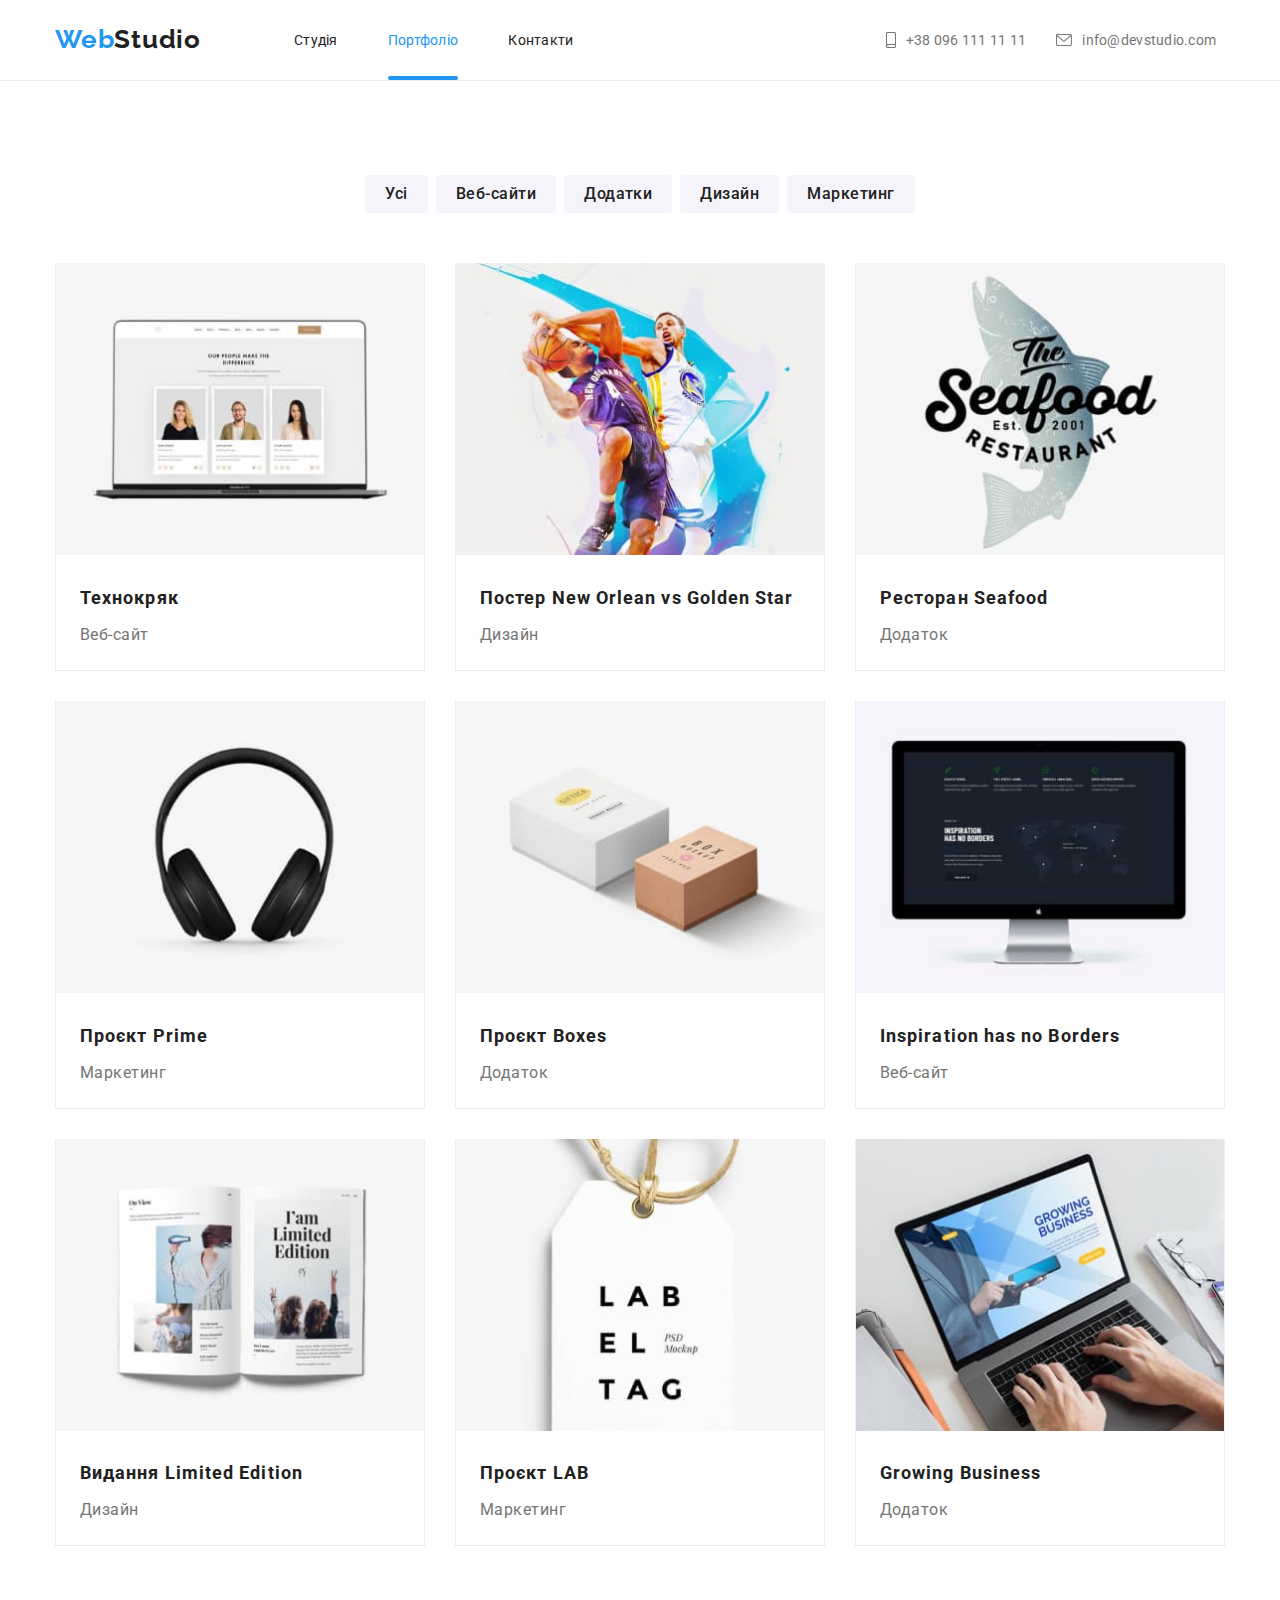
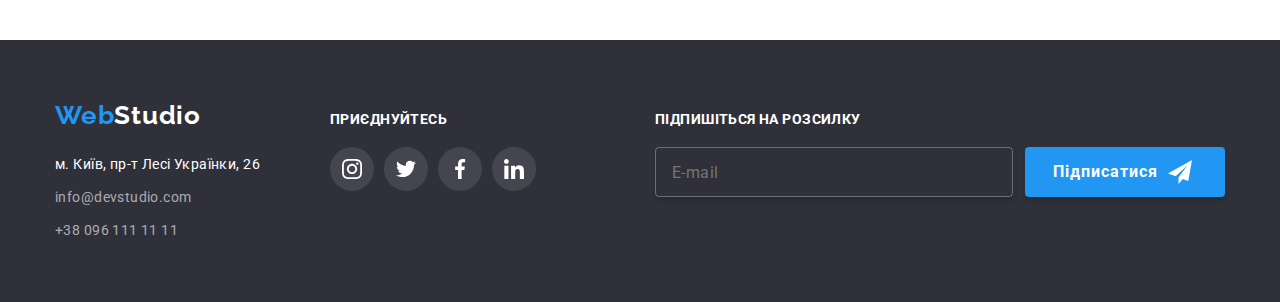
==== commit 08769a8c: "Виправив усі помилки" ====
--- a/portfolio.html
+++ b/portfolio.html
@@ -24,7 +24,7 @@
       <nav class="navigation">
         <a href="./index.html" class="logo"
           ><span class="logo__title">Web</span>Studio</a>
-          <button type="button" class="header-button" data-open-menu aria-expanded="false">
+          <button type="button" class="header-button"  aria-expanded="false" data-open-menu>
             <svg width="40" height="40" aria-label="Перемикач мобільного меню" class="icon-menu">
               <use href="./img/icons.svg#spritemenu_40px" ></use>
               </svg>
--- a/css/main.min.css
+++ b/css/main.min.css
@@ -1 +1 @@
-body{font-family:"Roboto",sans-serif;color:#212121;background-color:#fff;overflow-x:hidden}.main{margin:0}.container{margin-left:auto;margin-right:auto;padding-left:15px;padding-right:15px}.container__name{color:#212121;font-style:normal;text-align:center;font-weight:700;line-height:normal;text-align:center;margin:0;font-size:28px;letter-spacing:.84px}.section{padding-top:60px;padding-bottom:60px}@media screen and (max-width: 479px){.container{width:100%}}@media screen and (min-width: 480px)and (max-width: 767px){.container{width:480px}}.page-header{background-color:#fff;border-bottom:1px solid #ececec}.navigation{display:-webkit-box;display:-ms-flexbox;display:flex;-webkit-box-align:center;-ms-flex-align:center;align-items:center}.pages{padding:0;list-style-type:none}.pages__item{position:relative}.logo{color:#212121;font-family:"Raleway",sans-serif;text-decoration:none;font-size:24px;font-style:normal;font-weight:700;line-height:normal;letter-spacing:.72px}.logo__title{color:#2196f3}.pages-link{display:inline-block;color:#212121;text-decoration:none;text-align:center;font-size:40px;font-style:normal;font-weight:500;line-height:normal;letter-spacing:.8px;-webkit-transition:color 250ms cubic-bezier(0.4, 0, 0.2, 1);transition:color 250ms cubic-bezier(0.4, 0, 0.2, 1)}.pages-link--current{color:#2196f3}.pages-link:hover,.pages-link:focus{color:#2196f3}.contact{padding:0;margin:0;list-style-type:none;gap:50px}.contact-link{text-decoration:none;font-style:normal;font-weight:500;color:#2196f3;font-size:34px;line-height:normal;letter-spacing:.68px}@media screen and (max-width: 767px){.container--positioning{padding-top:10px;padding-bottom:10px}.header-button{display:-webkit-box;display:-ms-flexbox;display:flex;margin:0;padding:0;border:0;background-color:#fff;cursor:pointer}.header-button:hover .icon-menu,.header-button:focus .icon-menu{fill:#2196f3;-webkit-transition:fill 250ms cubic-bezier(0.4, 0, 0.2, 1);transition:fill 250ms cubic-bezier(0.4, 0, 0.2, 1)}.nav-container-button{position:absolute;padding:0;top:10px;right:15px;border:0;background-color:#fff}.nav-container-button:hover .icon-close,.nav-container-button:focus .icon-close{fill:#2196f3;-webkit-transition:fill 250ms cubic-bezier(0.4, 0, 0.2, 1);transition:fill 250ms cubic-bezier(0.4, 0, 0.2, 1)}.nav-container{position:absolute;display:none;left:0;top:0;background:#fff;-webkit-box-shadow:0px 1px 3px 0px rgba(0,0,0,.16),0px 2px 4px 0px rgba(0,0,0,.08),0px 4px 8px 0px rgba(0,0,0,.04);box-shadow:0px 1px 3px 0px rgba(0,0,0,.16),0px 2px 4px 0px rgba(0,0,0,.08),0px 4px 8px 0px rgba(0,0,0,.04);width:100%;z-index:99999}.is-open{display:block;position:fixed}.pages{margin:0 0 306px 0}.pages__item{position:relative;margin-bottom:32px}.pages__item:last-child{margin-bottom:0}.contact{margin-bottom:64px}.contact__item:not(:last-child){margin-bottom:32px}.contact-link:hover,.contact-link:focus{cursor:pointer}.contact-link__icon{display:none}.contact-link--font{color:#757575;font-size:24px;line-height:normal;letter-spacing:.48px}.header-network{display:-webkit-box;display:-ms-flexbox;display:flex;list-style:none;margin:0;padding:0}.header-network-link{color:#2196f3;height:22px;text-decoration:none;font-style:normal;letter-spacing:.36px}.header-network-link--padding{padding-left:0}.header-network__item:not(:last-child){border-right:1px solid rgba(33,33,33,.2)}}@media screen and (max-width: 479px){.header-button{margin-left:auto}.header-network-link{font-size:14px;font-weight:400;line-height:20px;padding:0 5px 0 5px}.nav-container{padding:36px 20px}}@media screen and (min-width: 480px)and (max-width: 767px){.header-button{margin-left:276px}.header-network-link{font-size:18px;font-weight:500;line-height:22px;padding:0 10px 0 10px}.nav-container{padding:48px 40px}}.section--design{max-width:1600px;background-image:-webkit-gradient(linear, left top, left bottom, from(rgba(47, 48, 58, 0.4))),url("../img/img-mobile@1x.jpg");background-image:linear-gradient(rgba(47, 48, 58, 0.4)),url("../img/img-mobile@1x.jpg");background-size:cover;text-align:center;padding-top:118px;padding-bottom:118px;margin-left:auto;margin-right:auto}.container__title{color:#f5f5f5;margin:0;text-align:center;font-size:26px;font-style:normal;font-weight:900;line-height:42px;letter-spacing:1.56px;text-transform:uppercase;margin-left:auto;margin-right:auto}.button-hero{color:#fff;background-color:#2196f3;cursor:pointer;text-align:center;font-size:16px;font-style:normal;font-weight:700;line-height:30px;letter-spacing:.96px;text-align:center;-webkit-box-align:center;-ms-flex-align:center;align-items:center;border:0;border-radius:4px;width:200px;height:50px;margin-top:30px;padding:0;-webkit-transition:-webkit-transform 250ms cubic-bezier(0.4, 0, 0.2, 1);transition:-webkit-transform 250ms cubic-bezier(0.4, 0, 0.2, 1);transition:transform 250ms cubic-bezier(0.4, 0, 0.2, 1);transition:transform 250ms cubic-bezier(0.4, 0, 0.2, 1), -webkit-transform 250ms cubic-bezier(0.4, 0, 0.2, 1)}.button-hero:hover,.button-hero:focus{-webkit-transform:scale(1.05);transform:scale(1.05)}@media(min-device-pixel-ratio: 2),(-webkit-min-device-pixel-ratio: 2),(min-resolution: 192dpi),(min-resolution: 2dppx){.section--design{background-image:-webkit-gradient(linear, left top, left bottom, from(rgba(47, 48, 58, 0.4))),url("../img/img-mobile@2x.jpg");background-image:linear-gradient(rgba(47, 48, 58, 0.4)),url("../img/img-mobile@2x.jpg")}}@media screen and (max-width: 479px){.container__title{width:80%}}@media screen and (min-width: 480px)and (max-width: 767px){.container__title{width:360px}}.backdrop{position:fixed;top:0;left:0;width:100%;height:100%;background:rgba(0,0,0,.2);opacity:1;-webkit-transition:visibility 250ms cubic-bezier(0.4, 0, 0.2, 1),opacity 250ms cubic-bezier(0.4, 0, 0.2, 1);transition:visibility 250ms cubic-bezier(0.4, 0, 0.2, 1),opacity 250ms cubic-bezier(0.4, 0, 0.2, 1);z-index:99999}.backdrop.backdrop--hidden .modal{-webkit-transform:translate(-50%, -50%) scale(0.7);transform:translate(-50%, -50%) scale(0.7)}.backdrop--hidden{opacity:0;pointer-events:none;visibility:hidden}.modal{position:absolute;top:50%;left:50%;-webkit-transform:translate(-50%, -50%) scale(1);transform:translate(-50%, -50%) scale(1);border-radius:4px;background:#fff;-webkit-box-shadow:0px 2px 1px 0px rgba(0,0,0,.2),0px 1px 1px 0px rgba(0,0,0,.14),0px 1px 3px 0px rgba(0,0,0,.12);box-shadow:0px 2px 1px 0px rgba(0,0,0,.2),0px 1px 1px 0px rgba(0,0,0,.14),0px 1px 3px 0px rgba(0,0,0,.12);-webkit-transition:-webkit-transform 250ms cubic-bezier(0.4, 0, 0.2, 1);transition:-webkit-transform 250ms cubic-bezier(0.4, 0, 0.2, 1);transition:transform 250ms cubic-bezier(0.4, 0, 0.2, 1);transition:transform 250ms cubic-bezier(0.4, 0, 0.2, 1), -webkit-transform 250ms cubic-bezier(0.4, 0, 0.2, 1)}.button-container{-webkit-transition:-webkit-transform 250ms cubic-bezier(0.4, 0, 0.2, 1);transition:-webkit-transform 250ms cubic-bezier(0.4, 0, 0.2, 1);transition:transform 250ms cubic-bezier(0.4, 0, 0.2, 1);transition:transform 250ms cubic-bezier(0.4, 0, 0.2, 1), -webkit-transform 250ms cubic-bezier(0.4, 0, 0.2, 1)}.modal-button{position:absolute;display:inline-block;top:8px;right:8px;width:30px;height:30px;border-radius:50%;border-color:rgba(0,0,0,.1);background-color:#fff;-webkit-transition:fill 250ms cubic-bezier(0.4, 0, 0.2, 1);transition:fill 250ms cubic-bezier(0.4, 0, 0.2, 1)}.modal-button:hover,.modal-button:focus{cursor:pointer;fill:#2196f3;outline:none}.modal-button__icon{position:absolute;top:50%;left:50%;-webkit-transform:translate(-50%, -50%);transform:translate(-50%, -50%)}.form__title{color:#212121;text-align:center;font-style:normal;letter-spacing:.6px;margin:0;margin-bottom:30px}.form-container{position:relative;margin-bottom:28px}.form-container__label{position:absolute;top:-20px;color:#757575;font-size:12px;font-style:normal;font-weight:400;line-height:normal;letter-spacing:.12px}.form-input{height:40px;-ms-flex-negative:0;flex-shrink:0;border-radius:4px;border:1px solid rgba(33,33,33,.2);padding:12px;padding-left:43px;outline:none}.form-input:focus{border-color:#2196f3;-webkit-transition:border-color 250ms cubic-bezier(0.4, 0, 0.2, 1);transition:border-color 250ms cubic-bezier(0.4, 0, 0.2, 1)}.form-input__icon{position:absolute;top:50%;left:15px;-webkit-transform:translateY(-50%);transform:translateY(-50%)}.form-input:focus~.form-input__icon{fill:#2196f3;-webkit-transition:fill 250ms cubic-bezier(0.4, 0, 0.2, 1);transition:fill 250ms cubic-bezier(0.4, 0, 0.2, 1)}.textarea{height:120px;-ms-flex-negative:0;flex-shrink:0;border-radius:4px;border:1px solid rgba(33,33,33,.2);padding:12px 16px;resize:none;outline:none}.textarea::-webkit-input-placeholder{color:rgba(117,117,117,.5);font-size:12px;font-style:normal;font-weight:400;line-height:normal;letter-spacing:.12px}.textarea::-moz-placeholder{color:rgba(117,117,117,.5);font-size:12px;font-style:normal;font-weight:400;line-height:normal;letter-spacing:.12px}.textarea:-ms-input-placeholder{color:rgba(117,117,117,.5);font-size:12px;font-style:normal;font-weight:400;line-height:normal;letter-spacing:.12px}.textarea::-ms-input-placeholder{color:rgba(117,117,117,.5);font-size:12px;font-style:normal;font-weight:400;line-height:normal;letter-spacing:.12px}.textarea::placeholder{color:rgba(117,117,117,.5);font-size:12px;font-style:normal;font-weight:400;line-height:normal;letter-spacing:.12px}.textarea:focus{border-color:#2196f3;-webkit-transition:border-color 250ms cubic-bezier(0.4, 0, 0.2, 1);transition:border-color 250ms cubic-bezier(0.4, 0, 0.2, 1)}.form-container--positioning{display:-webkit-box;display:-ms-flexbox;display:flex;-webkit-box-align:center;-ms-flex-align:center;align-items:center;margin-bottom:30px}.form-label-check{display:-webkit-box;display:-ms-flexbox;display:flex;-webkit-box-align:center;-ms-flex-align:center;align-items:center;color:#757575;font-size:12px;font-style:normal;font-weight:400;line-height:normal;letter-spacing:.36px}.check-input{position:absolute;left:20px;width:1px;height:1px;margin:-1px;border:0;padding:0;clip:rect(0 0 0 0);overflow:hidden}.check-input__icon{width:15px;height:15px;margin-right:7px;border:2px solid #212121;border-radius:4px}.check-input:focus+.check-input__icon{border-color:#2196f3}.check-input:checked+.check-input__icon{background-color:#2196f3;border:0}.check-link{margin-left:5px;color:#2196f3;font-size:12px;font-style:normal;font-weight:400;line-height:normal;letter-spacing:.36px;text-decoration-line:underline}.form-button{width:200px;height:50px;-ms-flex-negative:0;flex-shrink:0;border:0;border-radius:4px;background:#2196f3;-webkit-box-shadow:0px 4px 4px 0px rgba(0,0,0,.15);box-shadow:0px 4px 4px 0px rgba(0,0,0,.15);color:#fff;text-align:center;font-size:16px;font-style:normal;font-weight:700;line-height:30px;letter-spacing:.96px;cursor:pointer}@media screen and (min-width: 480px)and (max-width: 1199px){.modal{width:450px;height:609px;overflow-y:scroll;padding:40px}.form-container{width:370px}.form__title{font-size:20px;font-weight:700;line-height:30px}.form-input{width:370px}.textarea{width:370px}.form-container--positioning{padding:0 12px 0 0}}@media screen and (max-width: 479px){.modal{width:100%;height:100%;overflow-y:scroll;padding:25px}.form-container{width:95%}.form__title{font-size:16px;font-weight:600;line-height:20px}.form-input{width:95%}.textarea{width:95%}.form-container--positioning{width:95%}.form-container--positioning .form-container--positioning{width:370px;padding:0}}.section--positioning{background-color:#fff}.solution{margin:0;padding:0;gap:30px;list-style-type:none}.solution-container{display:-webkit-box;display:-ms-flexbox;display:flex;height:120px;background-color:#f5f4fa;-webkit-box-pack:center;-ms-flex-pack:center;justify-content:center;-webkit-box-align:center;-ms-flex-align:center;align-items:center}.solution-item__title{color:#212121;font-style:normal;letter-spacing:.42px;text-transform:uppercase;margin:0;margin-top:30px}.solution-item__text{color:#757575;font-style:normal;letter-spacing:.42px;margin:0;margin-top:10px}@media screen and (max-width: 767px){.solution-item{text-align:center}.solution-item:not(:last-child){margin-bottom:30px}}@media screen and (max-width: 479px){.solution-container{display:-webkit-box;display:-ms-flexbox;display:flex;width:100%}.solution-item{width:100%}.solution-item__title{font-size:12px;font-weight:600;line-height:20px}.solution-item__text{font-size:12px;font-weight:350;line-height:20px}}@media screen and (min-width: 480px)and (max-width: 767px){.solution-container{display:-webkit-box;display:-ms-flexbox;display:flex;width:450px}.solution-item{width:450px}.solution-item__title{font-size:14px;font-weight:700;line-height:24px}.solution-item__text{font-size:14px;font-weight:400;line-height:24px}}@media screen and (max-width: 1199px){.section--bgr{display:none}}.section--background{background-color:#f5f4fa}.teams{margin:0;margin-top:50px;margin-left:auto;margin-right:auto;padding:0;gap:30px;list-style-type:none}.teams__item{text-align:center;padding:0;-webkit-box-align:center;-ms-flex-align:center;align-items:center;background-color:#fff;-webkit-box-shadow:0px 2px 1px 0px rgba(0,0,0,.2),0px 1px 1px 0px rgba(0,0,0,.14),0px 1px 3px 0px rgba(0,0,0,.12);box-shadow:0px 2px 1px 0px rgba(0,0,0,.2),0px 1px 1px 0px rgba(0,0,0,.14),0px 1px 3px 0px rgba(0,0,0,.12);border-radius:0px 0px 4px 4px}.teams-img{width:100%}.info{padding-top:30px;padding-bottom:30px}.info__name{color:#212121;font-style:normal;line-height:normal;letter-spacing:.48px;margin:0}.info__speciality{color:#757575;font-style:normal;line-height:normal;letter-spacing:.48px;margin:0;margin-top:10px}.network{display:-webkit-box;display:-ms-flexbox;display:flex;-webkit-box-pack:center;-ms-flex-pack:center;justify-content:center;margin:0;padding:0;list-style-type:none;margin-top:16px;gap:10px}.network__items{margin:0;padding:0;width:44px;height:44px;border-radius:50%}.network-link{display:-webkit-box;display:-ms-flexbox;display:flex;-webkit-box-align:center;-ms-flex-align:center;align-items:center;-webkit-box-pack:center;-ms-flex-pack:center;justify-content:center;margin:0;padding:0;width:44px;height:44px;fill:#afb1b8;border-radius:50%;background-color:#fff;-webkit-transition:background-color 250ms cubic-bezier(0.4, 0, 0.2, 1);transition:background-color 250ms cubic-bezier(0.4, 0, 0.2, 1)}.network-link__icon{-webkit-transition:fill 250ms cubic-bezier(0.4, 0, 0.2, 1);transition:fill 250ms cubic-bezier(0.4, 0, 0.2, 1)}.network-link:hover,.network-link:focus{background-color:#2196f3}.network-link:focus>.network-link__icon{fill:#fff;cursor:pointer}.network-link:hover>.network-link__icon{fill:#fff;cursor:pointer}@media screen and (max-width: 767px){.teams__item:not(:last-child){margin-bottom:30px}}@media screen and (max-width: 479px){.container__title{width:80%}.info__name{font-size:12px;font-style:normal;font-weight:400}.info__speciality{font-size:10px;font-style:normal;font-weight:300}}@media screen and (min-width: 480px)and (max-width: 767px){.container__title{width:360px}.info__name{font-size:16px;font-weight:500}.info__speciality{font-size:16px;font-weight:400}}.clients{display:-webkit-box;display:-ms-flexbox;display:flex;-ms-flex-wrap:wrap;flex-wrap:wrap;margin:0;padding:0;list-style-type:none;gap:30px;margin-top:50px}.clients__item{height:92px}.clients-link{display:-webkit-box;display:-ms-flexbox;display:flex;-webkit-box-pack:center;-ms-flex-pack:center;justify-content:center;-webkit-box-align:center;-ms-flex-align:center;align-items:center;fill:#afb1b8;border:1px solid #afb1b8;border-radius:4px;-webkit-transition:fill 250ms cubic-bezier(0.4, 0, 0.2, 1),border-color 250ms cubic-bezier(0.4, 0, 0.2, 1);transition:fill 250ms cubic-bezier(0.4, 0, 0.2, 1),border-color 250ms cubic-bezier(0.4, 0, 0.2, 1);width:100%;height:100%}.clients-link:hover,.clients-link:focus{fill:#2196f3;cursor:pointer;border:1px solid #2196f3}@media screen and (max-width: 479px){.clients{-webkit-box-pack:center;-ms-flex-pack:center;justify-content:center}.clients__item{width:75%;height:92px}}@media screen and (min-width: 480px)and (max-width: 767px){.clients__item{width:calc((100% - 30px)/2)}}.sorting{display:-webkit-box;display:-ms-flexbox;display:flex;margin:0;padding:0;list-style:none;gap:8px}.sorting-button{color:#212121;background-color:#f5f4fa;cursor:pointer;text-align:center;font-size:16px;font-style:normal;font-weight:500;line-height:26px;letter-spacing:.48px;-webkit-box-align:center;-ms-flex-align:center;align-items:center;border-radius:4px;border:0;height:38px;border-radius:4px;padding-left:20px;padding-right:20px;-webkit-transition:color 250ms cubic-bezier(0.4, 0, 0.2, 1),background-color 250ms cubic-bezier(0.4, 0, 0.2, 1),-webkit-box-shadow 250ms cubic-bezier(0.4, 0, 0.2, 1);transition:color 250ms cubic-bezier(0.4, 0, 0.2, 1),background-color 250ms cubic-bezier(0.4, 0, 0.2, 1),-webkit-box-shadow 250ms cubic-bezier(0.4, 0, 0.2, 1);transition:color 250ms cubic-bezier(0.4, 0, 0.2, 1),background-color 250ms cubic-bezier(0.4, 0, 0.2, 1),box-shadow 250ms cubic-bezier(0.4, 0, 0.2, 1);transition:color 250ms cubic-bezier(0.4, 0, 0.2, 1),background-color 250ms cubic-bezier(0.4, 0, 0.2, 1),box-shadow 250ms cubic-bezier(0.4, 0, 0.2, 1),-webkit-box-shadow 250ms cubic-bezier(0.4, 0, 0.2, 1)}.sorting-button:hover,.sorting-button:focus{color:#fff;background-color:#2196f3;-webkit-box-shadow:0px 2px 2px 0px rgba(0,0,0,.12),0px 1px 2px 0px rgba(0,0,0,.08),0px 3px 1px 0px rgba(0,0,0,.1);box-shadow:0px 2px 2px 0px rgba(0,0,0,.12),0px 1px 2px 0px rgba(0,0,0,.08),0px 3px 1px 0px rgba(0,0,0,.1)}@media screen and (max-width: 767px){.sorting{-ms-flex-wrap:wrap;flex-wrap:wrap;width:326px}}.gallery{margin:0;padding:0;margin-left:auto;margin-right:auto;list-style:none;margin-top:40px;gap:30px}.gallery-link{text-decoration:none;-webkit-transition:-webkit-box-shadow 250ms cubic-bezier(0.4, 0, 0.2, 1);transition:-webkit-box-shadow 250ms cubic-bezier(0.4, 0, 0.2, 1);transition:box-shadow 250ms cubic-bezier(0.4, 0, 0.2, 1);transition:box-shadow 250ms cubic-bezier(0.4, 0, 0.2, 1), -webkit-box-shadow 250ms cubic-bezier(0.4, 0, 0.2, 1);border:1px solid #ececec;border-top:0}.gallery-link:hover,.gallery-link:focus{-webkit-box-shadow:1px 4px 6px 0px rgba(0,0,0,.16),0px 4px 4px 0px rgba(0,0,0,.06),0px 1px 1px 0px rgba(0,0,0,.12);box-shadow:1px 4px 6px 0px rgba(0,0,0,.16),0px 4px 4px 0px rgba(0,0,0,.06),0px 1px 1px 0px rgba(0,0,0,.12)}.gallery-link:hover .gallery-overlay{-webkit-transform:translateY(0%);transform:translateY(0%)}.img-container{position:relative;overflow:hidden}.gallery-img{width:100%}.gallery-overlay{position:absolute;display:inline-block;content:"";width:100%;height:100%;top:0;left:0;background-color:rgba(33,150,243,.9);-webkit-transform:translateY(101%);transform:translateY(101%);-webkit-transition:-webkit-transform 250ms cubic-bezier(0.4, 0, 0.2, 1);transition:-webkit-transform 250ms cubic-bezier(0.4, 0, 0.2, 1);transition:transform 250ms cubic-bezier(0.4, 0, 0.2, 1);transition:transform 250ms cubic-bezier(0.4, 0, 0.2, 1), -webkit-transform 250ms cubic-bezier(0.4, 0, 0.2, 1);padding:63px 24px}.gallery-overlay__text{font-size:18px;font-style:normal;font-weight:400;line-height:28px;letter-spacing:.54px;color:#fff}.gallery-conteiner{padding:20px 24px}.gallery-conteiner__title{color:#212121;font-size:18px;font-style:normal;font-weight:700;line-height:36px;letter-spacing:1.08px;margin:0}.gallery-conteiner__text{color:#757575;font-size:16px;font-style:normal;font-weight:400;line-height:30px;letter-spacing:.48px;margin:0;margin-top:4px}@media screen and (max-width: 767px){.gallery__item:not(:last-child){margin-bottom:30px}}.page-footer{background-color:#2f303a;padding-top:60px;padding-bottom:60px}.container--location{-webkit-box-align:baseline;-ms-flex-align:baseline;align-items:baseline}.footer-contact{list-style-type:none;padding:0;margin:0;margin-top:9px}.footer-contact__item--positioning{margin-top:9px}.address{color:#fff;margin-top:20px;font-size:14px;font-style:normal;font-weight:400;line-height:24px;letter-spacing:.42px}.page-footer__logo{color:#fff;font-family:"Raleway",sans-serif;text-decoration:none;font-size:24px;font-style:normal;font-weight:700;line-height:normal;letter-spacing:.72px}.page-footer__logo .logo__text{color:#2196f3}.footer-contact-link{color:rgba(255,255,255,.6);text-decoration:none;font-size:14px;font-style:normal;font-weight:400;line-height:24px;letter-spacing:.42px;-webkit-transition:color 250ms cubic-bezier(0.4, 0, 0.2, 1);transition:color 250ms cubic-bezier(0.4, 0, 0.2, 1)}.footer-contact-link:hover,.footer-contact-link:focus{color:#2196f3}.footer-container__title{color:#fff;font-size:14px;font-style:normal;font-weight:700;line-height:normal;letter-spacing:.42px;text-transform:uppercase;margin:0;padding:0}.footer-network{display:-webkit-box;display:-ms-flexbox;display:flex;margin:0;padding:0;list-style-type:none;gap:10px;margin-top:20px}.footer-network__items{width:44px;height:44px;background-color:rgba(255,255,255,.1);border-radius:50%}.footer-link{display:-webkit-box;display:-ms-flexbox;display:flex;-webkit-box-pack:center;-ms-flex-pack:center;justify-content:center;-webkit-box-align:center;-ms-flex-align:center;align-items:center;width:44px;height:44px;border-radius:50%;-webkit-transition:background-color 250ms cubic-bezier(0.4, 0, 0.2, 1);transition:background-color 250ms cubic-bezier(0.4, 0, 0.2, 1)}.footer-link:hover,.footer-link:focus{background-color:#2196f3;cursor:pointer}.footer-link__icon{fill:#fff}.footer-label{display:block;color:#fff;font-size:14px;font-style:normal;font-weight:700;line-height:normal;letter-spacing:.42px;text-transform:uppercase}.footer-input{height:50px;margin-top:20px;-ms-flex-negative:0;flex-shrink:0;border-radius:4px;border:1px solid rgba(255,255,255,.3);background:rgba(33,150,243,0);-webkit-box-shadow:0px 4px 4px 0px rgba(0,0,0,.15);box-shadow:0px 4px 4px 0px rgba(0,0,0,.15);padding:15px 16px;color:#fff;font-size:16px;font-style:normal;font-weight:400;line-height:20px;letter-spacing:.48px;outline:none}.footer-input:focus{border-color:#2196f3;-webkit-transition:border-color 250ms cubic-bezier(0.4, 0, 0.2, 1);transition:border-color 250ms cubic-bezier(0.4, 0, 0.2, 1)}.footer-button{display:-webkit-box;display:-ms-flexbox;display:flex;-webkit-box-align:center;-ms-flex-align:center;align-items:center;height:50px;margin-left:auto;margin-right:auto;padding-left:28px;-ms-flex-negative:0;flex-shrink:0;border:0;border-radius:4px;background:#2196f3;-webkit-box-shadow:0px 4px 4px 0px rgba(0,0,0,.15);box-shadow:0px 4px 4px 0px rgba(0,0,0,.15);color:#fff;text-align:center;font-size:16px;font-style:normal;font-weight:700;line-height:30px;letter-spacing:.96px;cursor:pointer}.footer-button__icon{margin-left:10px}@media screen and (max-width: 479px){.footer-label{width:100%}.footer-input{width:100%}.footer-button{width:60%}}@media screen and (max-width: 1199px){.footer-container{text-align:center}.contact-information{text-align:center}.form-footer{text-align:center}}@media screen and (min-width: 480px)and (max-width: 1199px){.footer-label{width:450px}.footer-input{width:450px}.footer-button{width:200px}}@media screen and (max-width: 767px){.container--location{text-align:center}.contact-information{margin-bottom:60px}.footer-container{margin-bottom:60px}.footer-network{-webkit-box-pack:center;-ms-flex-pack:center;justify-content:center}.footer-input{margin-bottom:20px}}@media screen and (min-width: 768px)and (max-width: 1199px){.container{width:768px}}@media screen and (min-width: 768px){.container--positioning{display:-webkit-box;display:-ms-flexbox;display:flex;-webkit-box-pack:justify;-ms-flex-pack:justify;justify-content:space-between;-webkit-box-align:center;-ms-flex-align:center;align-items:center}.nav-container{display:-webkit-box;display:-ms-flexbox;display:flex;-webkit-box-align:center;-ms-flex-align:center;align-items:center}.pages{display:-webkit-box;display:-ms-flexbox;display:flex;gap:50px;margin:0}.logo{font-size:26px;line-height:1.2;letter-spacing:.03em}.pages-link{font-size:14px;line-height:normal;letter-spacing:.28px;padding-top:32px;padding-bottom:32px}.pages-link--current::after{position:absolute;content:"";width:100%;height:4px;border-radius:2px;bottom:0;left:0;background-color:#2196f3}.contact-link{display:-webkit-box;display:-ms-flexbox;display:flex;color:#757575;font-size:14px;line-height:1.15;letter-spacing:.02em;-webkit-box-align:center;-ms-flex-align:center;align-items:center;-webkit-transition:color 250ms cubic-bezier(0.4, 0, 0.2, 1);transition:color 250ms cubic-bezier(0.4, 0, 0.2, 1)}.contact-link:hover,.contact-link:focus{color:#2196f3}.contact-link__icon{fill:currentColor;margin-right:8px}}@media screen and (min-width: 768px)and (max-width: 1199px){.pages{margin-left:75px}.contact{-webkit-box-align:center;-ms-flex-align:center;align-items:center;margin-left:78px}.contact__item:not(:last-child){margin-bottom:10px}}@media screen and (min-width: 768px){.header-button,.nav-container-button,.header-network{display:none}}@media screen and (min-width: 767px){.section--design{background-image:-webkit-gradient(linear, left top, left bottom, from(rgba(47, 48, 58, 0.4))),url("../img/img-tablet@1x.jpg");background-image:linear-gradient(rgba(47, 48, 58, 0.4)),url("../img/img-tablet@1x.jpg")}}@media screen and (min-width: 767px)and (min-device-pixel-ratio: 2),screen and (min-width: 767px)and (-webkit-min-device-pixel-ratio: 2),screen and (min-width: 767px)and (min-resolution: 192dpi),screen and (min-width: 767px)and (min-resolution: 2dppx){.section--design{background-image:-webkit-gradient(linear, left top, left bottom, from(rgba(47, 48, 58, 0.4))),url("../img/img-tablet@2x.jpg");background-image:linear-gradient(rgba(47, 48, 58, 0.4)),url("../img/img-tablet@2x.jpg")}}@media screen and (min-width: 768px)and (max-width: 1199px){.solution{-ms-flex-wrap:wrap;flex-wrap:wrap}.solution-container{width:354px}.solution-item{width:calc((100% - 30px)/2)}}@media screen and (min-width: 768px){.solution{display:-webkit-box;display:-ms-flexbox;display:flex}.solution-item__title{font-size:14px;font-weight:700;line-height:24px}.solution-item__text{font-size:14px;font-weight:400;line-height:24px}}@media screen and (min-width: 768px){.teams{display:-webkit-box;display:-ms-flexbox;display:flex}.info__name{color:#212121;font-size:16px;font-weight:500}.info__speciality{font-size:16px;font-weight:400}}@media screen and (min-width: 768px)and (max-width: 1199px){.teams{-ms-flex-wrap:wrap;flex-wrap:wrap}.teams__item{width:calc((100% - 30px)/2)}}@media screen and (min-width: 768px)and (max-width: 1199px){.clients__item{width:calc((100% - 60px)/3)}}@media screen and (min-width: 768px){.sorting{-webkit-box-pack:center;-ms-flex-pack:center;justify-content:center}}@media screen and (min-width: 768px){.gallery{display:-webkit-box;display:-ms-flexbox;display:flex;-ms-flex-wrap:wrap;flex-wrap:wrap;margin-top:50px}.gallery__item{display:-webkit-box;display:-ms-flexbox;display:flex;width:calc((100% - 30px)/2)}}@media screen and (min-width: 768px)and (max-width: 1199){.gallery-link{-webkit-box-flex:1;-ms-flex-positive:1;flex-grow:1}}@media screen and (min-width: 768px){.container--location{display:-webkit-box;display:-ms-flexbox;display:flex}.footer-container{margin-left:70px}}@media screen and (min-width: 768px)and (max-width: 1199px){.container--location{-ms-flex-wrap:wrap;flex-wrap:wrap;-ms-flex-pack:distribute;justify-content:space-around}.footer-container-form{margin-top:60px;text-align:center}.footer-button{margin-top:20px}}@media screen and (min-width: 1200px){.container{width:1200px}.section{padding-top:94px;padding-bottom:94px}.container__name{font-size:36px;letter-spacing:1.08px}}@media screen and (min-width: 1200px){.pages{margin-left:93px}.contact{display:-webkit-box;display:-ms-flexbox;display:flex;margin-left:312px;-webkit-box-align:center;-ms-flex-align:center;align-items:center;gap:30px}.contact-link{padding:32px 0}.contact-link__icon{margin-right:10px}}@media screen and (min-width: 1200px){.section--design{padding-top:200px;padding-bottom:200px;background-image:-webkit-gradient(linear, left top, left bottom, from(rgba(47, 48, 58, 0.4))),url("../img/img-desktop@1x.jpg");background-image:linear-gradient(rgba(47, 48, 58, 0.4)),url("../img/img-desktop@1x.jpg")}}@media screen and (min-width: 1200px)and (min-device-pixel-ratio: 2),screen and (min-width: 1200px)and (-webkit-min-device-pixel-ratio: 2),screen and (min-width: 1200px)and (min-resolution: 192dpi),screen and (min-width: 1200px)and (min-resolution: 2dppx){.section--design{background-image:-webkit-gradient(linear, left top, left bottom, from(rgba(47, 48, 58, 0.4))),url("../img/img-desktop@2x.jpg");background-image:linear-gradient(rgba(47, 48, 58, 0.4)),url("../img/img-desktop@2x.jpg")}}@media screen and (min-width: 1200px){.container__title{font-size:44px;line-height:60px;letter-spacing:2.64px;width:696px}}@media screen and (min-width: 1200px){.modal{width:528px;height:581px;padding:40px}.form__title{line-height:normal}.form-input{width:448px}.form-container{width:448px}.textarea{width:448px}.form-label-check{font-size:14px;line-height:24px;letter-spacing:.42px}.check-link{font-size:14px;line-height:24px;letter-spacing:.42px}.form-container--positioning{padding:0 12px 0 0}}@media screen and (min-width: 1200px){.section--positioning{padding-bottom:0}.solution-container{width:270px}.solution-item{width:calc((100% - 90px)/4)}}@media screen and (min-width: 1200px){.section--bgr{background-color:#fff;text-align:center}.container__name{color:#212121;font-style:normal;letter-spacing:.03em;font-weight:700;line-height:1.16;font-size:36px;text-align:center;-webkit-box-align:center;-ms-flex-align:center;align-items:center;margin:0}.development{display:-webkit-box;display:-ms-flexbox;display:flex;gap:30px;margin:0;margin-top:50px;padding:0;list-style:none}.development-link{position:relative;height:294px}.development-title{position:absolute;width:100%;height:70px;bottom:0;background:rgba(47,48,58,.8);padding-top:27px;padding-bottom:27px}.development-title__text{text-align:center;font-size:14px;font-style:normal;font-weight:700;line-height:normal;letter-spacing:.42px;text-transform:uppercase;color:#fff}}@media screen and (min-width: 1200px){.teams__item{width:calc((100% - 90px)/4)}}@media screen and (min-width: 1200px){.clients__item{width:calc((100% - 150px)/6)}}@media screen and (min-width: 1200px){.gallery__item{width:calc((100% - 60px)/3)}}@media screen and (min-width: 1200px){.page-footer__logo{font-size:26px;letter-spacing:.78px}.footer-container-form{margin-left:auto}.form-footer{display:-webkit-box;display:-ms-flexbox;display:flex}.footer-label{width:358px;margin-right:12px}.footer-input{width:358px}.footer-button{margin-top:auto;width:200px}}/*# sourceMappingURL=main.min.css.map */+body{font-family:"Roboto",sans-serif;color:#212121;background-color:#fff;overflow-x:hidden}.main{margin:0}.container{margin-left:auto;margin-right:auto;padding-left:15px;padding-right:15px}.container__name{color:#212121;font-style:normal;text-align:center;font-weight:700;line-height:normal;text-align:center;margin:0;font-size:28px;letter-spacing:.84px}.section{padding-top:60px;padding-bottom:60px}@media screen and (max-width: 479px){.container{width:100%}}@media screen and (min-width: 480px)and (max-width: 767px){.container{width:480px}}.page-header{background-color:#fff;border-bottom:1px solid #ececec}.navigation{display:-webkit-box;display:-ms-flexbox;display:flex;-webkit-box-align:center;-ms-flex-align:center;align-items:center}.pages{padding:0;list-style-type:none}.pages__item{position:relative}.logo{color:#212121;font-family:"Raleway",sans-serif;text-decoration:none;font-size:24px;font-style:normal;font-weight:700;line-height:normal;letter-spacing:.72px}.logo__title{color:#2196f3}.pages-link{display:inline-block;color:#212121;text-decoration:none;text-align:center;font-style:normal;line-height:normal;letter-spacing:.8px;-webkit-transition:color 250ms cubic-bezier(0.4, 0, 0.2, 1);transition:color 250ms cubic-bezier(0.4, 0, 0.2, 1)}.pages-link--current{color:#2196f3}.pages-link:hover,.pages-link:focus{color:#2196f3}.contact{padding:0;margin:0;list-style-type:none;gap:50px}.contact-link{text-decoration:none;font-style:normal;color:#2196f3;line-height:normal;letter-spacing:.68px}@media screen and (max-width: 767px){.container--positioning{padding-top:10px;padding-bottom:10px}.header-button{display:-webkit-box;display:-ms-flexbox;display:flex;margin:0;padding:0;border:0;background-color:#fff;cursor:pointer}.header-button:hover .icon-menu,.header-button:focus .icon-menu{fill:#2196f3;-webkit-transition:fill 250ms cubic-bezier(0.4, 0, 0.2, 1);transition:fill 250ms cubic-bezier(0.4, 0, 0.2, 1)}.nav-container-button{position:absolute;padding:0;top:10px;right:15px;border:0;background-color:#fff}.nav-container-button:hover .icon-close,.nav-container-button:focus .icon-close{fill:#2196f3;-webkit-transition:fill 250ms cubic-bezier(0.4, 0, 0.2, 1);transition:fill 250ms cubic-bezier(0.4, 0, 0.2, 1)}.nav-container{position:absolute;display:none;left:0;top:0;background:#fff;-webkit-box-shadow:0px 1px 3px 0px rgba(0,0,0,.16),0px 2px 4px 0px rgba(0,0,0,.08),0px 4px 8px 0px rgba(0,0,0,.04);box-shadow:0px 1px 3px 0px rgba(0,0,0,.16),0px 2px 4px 0px rgba(0,0,0,.08),0px 4px 8px 0px rgba(0,0,0,.04);width:100%;z-index:99999}.is-open{display:block;position:fixed}.pages__item:last-child{margin-bottom:0}.contact{margin-bottom:64px}.contact__item:not(:last-child){margin-bottom:32px}.contact-link:hover,.contact-link:focus{cursor:pointer}.contact-link__icon{display:none}.contact-link--font{color:#757575;font-size:24px;line-height:normal;letter-spacing:.48px}.header-network{display:-webkit-box;display:-ms-flexbox;display:flex;list-style:none;margin:0;padding:0}.header-network-link{color:#2196f3;height:22px;text-decoration:none;font-style:normal;letter-spacing:.36px}.header-network-link--padding{padding-left:0}.header-network__item:not(:last-child){border-right:1px solid rgba(33,33,33,.2)}}@media screen and (max-width: 479px){.header-button{margin-left:auto}.header-network-link{font-size:14px;font-weight:400;line-height:20px;padding:0 5px 0 5px}.nav-container{padding:36px 20px}.pages{margin:0 0 100px 0}.pages__item{position:relative;margin-bottom:15px}.contact{margin-bottom:50px}.contact-link{font-weight:400;font-size:28px}.pages-link{font-size:30px;font-weight:450}}@media screen and (min-width: 480px)and (max-width: 767px){.header-button{margin-left:276px}.header-network-link{font-size:18px;font-weight:500;line-height:22px;padding:0 10px 0 10px}.nav-container{padding:48px 40px}.pages{margin:0 0 306px 0}.pages__item{position:relative;margin-bottom:32px}.contact{margin-bottom:64px}.pages-link{font-size:40px;font-weight:500}}.section--design{max-width:1600px;background-image:-webkit-gradient(linear, left top, left bottom, from(rgba(47, 48, 58, 0.4))),url("../img/img-mobile@1x.jpg");background-image:linear-gradient(rgba(47, 48, 58, 0.4)),url("../img/img-mobile@1x.jpg");background-size:cover;text-align:center;padding-top:118px;padding-bottom:118px;margin-left:auto;margin-right:auto}.container__title{color:#f5f5f5;margin:0;text-align:center;font-size:26px;font-style:normal;font-weight:900;line-height:42px;letter-spacing:1.56px;text-transform:uppercase;margin-left:auto;margin-right:auto}.button-hero{color:#fff;background-color:#2196f3;cursor:pointer;text-align:center;font-size:16px;font-style:normal;font-weight:700;line-height:30px;letter-spacing:.96px;text-align:center;-webkit-box-align:center;-ms-flex-align:center;align-items:center;border:0;border-radius:4px;width:200px;height:50px;margin-top:30px;padding:0;-webkit-transition:-webkit-transform 250ms cubic-bezier(0.4, 0, 0.2, 1);transition:-webkit-transform 250ms cubic-bezier(0.4, 0, 0.2, 1);transition:transform 250ms cubic-bezier(0.4, 0, 0.2, 1);transition:transform 250ms cubic-bezier(0.4, 0, 0.2, 1), -webkit-transform 250ms cubic-bezier(0.4, 0, 0.2, 1)}.button-hero:hover,.button-hero:focus{-webkit-transform:scale(1.05);transform:scale(1.05)}@media(min-device-pixel-ratio: 2),(-webkit-min-device-pixel-ratio: 2),(min-resolution: 192dpi),(min-resolution: 2dppx){.section--design{background-image:-webkit-gradient(linear, left top, left bottom, from(rgba(47, 48, 58, 0.4))),url("../img/img-mobile@2x.jpg");background-image:linear-gradient(rgba(47, 48, 58, 0.4)),url("../img/img-mobile@2x.jpg")}}@media screen and (max-width: 479px){.container__title{width:80%}}@media screen and (min-width: 480px)and (max-width: 767px){.container__title{width:360px}}.backdrop{position:fixed;top:0;left:0;width:100%;height:100%;background:rgba(0,0,0,.2);opacity:1;-webkit-transition:visibility 250ms cubic-bezier(0.4, 0, 0.2, 1),opacity 250ms cubic-bezier(0.4, 0, 0.2, 1);transition:visibility 250ms cubic-bezier(0.4, 0, 0.2, 1),opacity 250ms cubic-bezier(0.4, 0, 0.2, 1);z-index:99999}.backdrop.backdrop--hidden .modal{-webkit-transform:translate(-50%, -50%) scale(0.7);transform:translate(-50%, -50%) scale(0.7)}.backdrop--hidden{opacity:0;pointer-events:none;visibility:hidden}.modal{position:absolute;top:50%;left:50%;-webkit-transform:translate(-50%, -50%) scale(1);transform:translate(-50%, -50%) scale(1);border-radius:4px;background:#fff;-webkit-box-shadow:0px 2px 1px 0px rgba(0,0,0,.2),0px 1px 1px 0px rgba(0,0,0,.14),0px 1px 3px 0px rgba(0,0,0,.12);box-shadow:0px 2px 1px 0px rgba(0,0,0,.2),0px 1px 1px 0px rgba(0,0,0,.14),0px 1px 3px 0px rgba(0,0,0,.12);-webkit-transition:-webkit-transform 250ms cubic-bezier(0.4, 0, 0.2, 1);transition:-webkit-transform 250ms cubic-bezier(0.4, 0, 0.2, 1);transition:transform 250ms cubic-bezier(0.4, 0, 0.2, 1);transition:transform 250ms cubic-bezier(0.4, 0, 0.2, 1), -webkit-transform 250ms cubic-bezier(0.4, 0, 0.2, 1)}.button-container{-webkit-transition:-webkit-transform 250ms cubic-bezier(0.4, 0, 0.2, 1);transition:-webkit-transform 250ms cubic-bezier(0.4, 0, 0.2, 1);transition:transform 250ms cubic-bezier(0.4, 0, 0.2, 1);transition:transform 250ms cubic-bezier(0.4, 0, 0.2, 1), -webkit-transform 250ms cubic-bezier(0.4, 0, 0.2, 1)}.modal-button{position:absolute;display:inline-block;top:8px;right:8px;width:30px;height:30px;border-radius:50%;border-color:rgba(0,0,0,.1);background-color:#fff;-webkit-transition:fill 250ms cubic-bezier(0.4, 0, 0.2, 1);transition:fill 250ms cubic-bezier(0.4, 0, 0.2, 1)}.modal-button:hover,.modal-button:focus{cursor:pointer;fill:#2196f3;outline:none}.modal-button__icon{position:absolute;top:50%;left:50%;-webkit-transform:translate(-50%, -50%);transform:translate(-50%, -50%)}.form__title{color:#212121;text-align:center;font-style:normal;letter-spacing:.6px;margin:0;margin-bottom:30px}.form-container{position:relative}.form-container__label{position:absolute;top:-20px;color:#757575;font-size:12px;font-style:normal;font-weight:400;line-height:normal;letter-spacing:.12px}.form-input{height:40px;-ms-flex-negative:0;flex-shrink:0;border-radius:4px;border:1px solid rgba(33,33,33,.2);padding:12px;padding-left:43px;outline:none}.form-input:focus{border-color:#2196f3;-webkit-transition:border-color 250ms cubic-bezier(0.4, 0, 0.2, 1);transition:border-color 250ms cubic-bezier(0.4, 0, 0.2, 1)}.form-input__icon{position:absolute;top:50%;left:15px;-webkit-transform:translateY(-50%);transform:translateY(-50%)}.form-input:focus~.form-input__icon{fill:#2196f3;-webkit-transition:fill 250ms cubic-bezier(0.4, 0, 0.2, 1);transition:fill 250ms cubic-bezier(0.4, 0, 0.2, 1)}.textarea{-ms-flex-negative:0;flex-shrink:0;border-radius:4px;border:1px solid rgba(33,33,33,.2);padding:12px 16px;resize:none;outline:none}.textarea::-webkit-input-placeholder{color:rgba(117,117,117,.5);font-size:12px;font-style:normal;font-weight:400;line-height:normal;letter-spacing:.12px}.textarea::-moz-placeholder{color:rgba(117,117,117,.5);font-size:12px;font-style:normal;font-weight:400;line-height:normal;letter-spacing:.12px}.textarea:-ms-input-placeholder{color:rgba(117,117,117,.5);font-size:12px;font-style:normal;font-weight:400;line-height:normal;letter-spacing:.12px}.textarea::-ms-input-placeholder{color:rgba(117,117,117,.5);font-size:12px;font-style:normal;font-weight:400;line-height:normal;letter-spacing:.12px}.textarea::placeholder{color:rgba(117,117,117,.5);font-size:12px;font-style:normal;font-weight:400;line-height:normal;letter-spacing:.12px}.textarea:focus{border-color:#2196f3;-webkit-transition:border-color 250ms cubic-bezier(0.4, 0, 0.2, 1);transition:border-color 250ms cubic-bezier(0.4, 0, 0.2, 1)}.form-container--positioning{display:-webkit-box;display:-ms-flexbox;display:flex;-webkit-box-align:center;-ms-flex-align:center;align-items:center}.form-label-check{display:-webkit-box;display:-ms-flexbox;display:flex;color:#757575;font-size:12px;font-style:normal;font-weight:400;line-height:normal;letter-spacing:.36px}.check-input{position:absolute;left:20px;width:1px;height:1px;margin:-1px;border:0;padding:0;clip:rect(0 0 0 0);overflow:hidden}.check-input__icon{width:15px;height:15px;margin-right:7px;border:2px solid #212121;border-radius:4px}.check-input:focus+.check-input__icon{border-color:#2196f3}.check-input:checked+.check-input__icon{background-color:#2196f3;border:0}.check-link{color:#2196f3;font-size:12px;font-style:normal;font-weight:400;line-height:normal;letter-spacing:.36px;text-decoration-line:underline}.form-button{width:200px;height:50px;-ms-flex-negative:0;flex-shrink:0;border:0;border-radius:4px;background:#2196f3;-webkit-box-shadow:0px 4px 4px 0px rgba(0,0,0,.15);box-shadow:0px 4px 4px 0px rgba(0,0,0,.15);color:#fff;text-align:center;font-size:16px;font-style:normal;font-weight:700;line-height:30px;letter-spacing:.96px;cursor:pointer}@media screen and (min-width: 480px)and (max-width: 1199px){.modal{width:450px;height:609px;overflow-y:scroll;padding:40px}.form-container{margin-bottom:28px;width:370px}.form-container--positioning{margin-bottom:30px}.form__title{font-size:20px;font-weight:700;line-height:30px}.form-input{width:370px}.textarea{width:370px;height:120px}.form-container--positioning{padding:0 12px 0 0}.form-label-check{-webkit-box-align:center;-ms-flex-align:center;align-items:center}.check-link{margin-left:5px}}@media screen and (max-width: 479px){.form{display:-webkit-box;display:-ms-flexbox;display:flex;-ms-flex-wrap:wrap;flex-wrap:wrap;-webkit-box-pack:center;-ms-flex-pack:center;justify-content:center}.modal{width:100%;height:490px;overflow-y:scroll;padding:18px}.form-container{margin-bottom:25px;width:100%}.form-container--positioning{width:100%;margin-bottom:20px;padding-left:5px}.form__title{font-size:16px;text-align:center;width:80%;font-weight:600;line-height:20px}.form-input{width:95%}.textarea{width:95%;height:70px}.form-label-check{-webkit-box-align:start;-ms-flex-align:start;align-items:flex-start}}.section--positioning{background-color:#fff}.solution{margin:0;padding:0;gap:30px;list-style-type:none}.solution-container{display:-webkit-box;display:-ms-flexbox;display:flex;height:120px;background-color:#f5f4fa;-webkit-box-pack:center;-ms-flex-pack:center;justify-content:center;-webkit-box-align:center;-ms-flex-align:center;align-items:center}.solution-item__title{color:#212121;font-style:normal;letter-spacing:.42px;text-transform:uppercase;margin:0;margin-top:30px}.solution-item__text{color:#757575;font-style:normal;letter-spacing:.42px;margin:0;margin-top:10px}@media screen and (max-width: 767px){.solution-item__title{text-align:center}.solution-item:not(:last-child){margin-bottom:30px}}@media screen and (max-width: 479px){.solution-container{display:-webkit-box;display:-ms-flexbox;display:flex;width:100%}.solution-item{width:100%}.solution-item__title{font-size:12px;font-weight:600;line-height:20px}.solution-item__text{font-size:12px;font-weight:350;line-height:20px}}@media screen and (min-width: 480px)and (max-width: 767px){.solution-container{display:-webkit-box;display:-ms-flexbox;display:flex;width:450px}.solution-item{width:450px}.solution-item__title{font-size:14px;font-weight:700;line-height:24px}.solution-item__text{font-size:14px;font-weight:400;line-height:24px}}@media screen and (max-width: 1199px){.section--bgr{display:none}}.section--background{background-color:#f5f4fa}.teams{margin:0;margin-top:50px;margin-left:auto;margin-right:auto;padding:0;gap:30px;list-style-type:none}.teams__item{text-align:center;padding:0;-webkit-box-align:center;-ms-flex-align:center;align-items:center;background-color:#fff;-webkit-box-shadow:0px 2px 1px 0px rgba(0,0,0,.2),0px 1px 1px 0px rgba(0,0,0,.14),0px 1px 3px 0px rgba(0,0,0,.12);box-shadow:0px 2px 1px 0px rgba(0,0,0,.2),0px 1px 1px 0px rgba(0,0,0,.14),0px 1px 3px 0px rgba(0,0,0,.12);border-radius:0px 0px 4px 4px}.teams-img{width:100%}.info{padding-top:30px;padding-bottom:30px}.info__name{color:#212121;font-style:normal;line-height:normal;letter-spacing:.48px;margin:0}.info__speciality{color:#757575;font-style:normal;line-height:normal;letter-spacing:.48px;margin:0;margin-top:10px}.network{display:-webkit-box;display:-ms-flexbox;display:flex;-webkit-box-pack:center;-ms-flex-pack:center;justify-content:center;margin:0;padding:0;list-style-type:none;margin-top:16px;gap:10px}.network__items{margin:0;padding:0;width:44px;height:44px;border-radius:50%}.network-link{display:-webkit-box;display:-ms-flexbox;display:flex;-webkit-box-align:center;-ms-flex-align:center;align-items:center;-webkit-box-pack:center;-ms-flex-pack:center;justify-content:center;margin:0;padding:0;width:44px;height:44px;fill:#afb1b8;border-radius:50%;background-color:#fff;-webkit-transition:background-color 250ms cubic-bezier(0.4, 0, 0.2, 1);transition:background-color 250ms cubic-bezier(0.4, 0, 0.2, 1)}.network-link__icon{-webkit-transition:fill 250ms cubic-bezier(0.4, 0, 0.2, 1);transition:fill 250ms cubic-bezier(0.4, 0, 0.2, 1)}.network-link:hover,.network-link:focus{background-color:#2196f3}.network-link:focus>.network-link__icon{fill:#fff;cursor:pointer}.network-link:hover>.network-link__icon{fill:#fff;cursor:pointer}@media screen and (max-width: 767px){.teams__item:not(:last-child){margin-bottom:30px}}@media screen and (max-width: 479px){.container__title{width:80%}.info__name{font-size:12px;font-style:normal;font-weight:400}.info__speciality{font-size:10px;font-style:normal;font-weight:300}}@media screen and (min-width: 480px)and (max-width: 767px){.container__title{width:360px}.info__name{font-size:16px;font-weight:500}.info__speciality{font-size:16px;font-weight:400}}.clients{display:-webkit-box;display:-ms-flexbox;display:flex;-ms-flex-wrap:wrap;flex-wrap:wrap;margin:0;padding:0;list-style-type:none;gap:30px;margin-top:50px}.clients__item{height:92px}.clients-link{display:-webkit-box;display:-ms-flexbox;display:flex;-webkit-box-pack:center;-ms-flex-pack:center;justify-content:center;-webkit-box-align:center;-ms-flex-align:center;align-items:center;fill:#afb1b8;border:1px solid #afb1b8;border-radius:4px;-webkit-transition:fill 250ms cubic-bezier(0.4, 0, 0.2, 1),border-color 250ms cubic-bezier(0.4, 0, 0.2, 1);transition:fill 250ms cubic-bezier(0.4, 0, 0.2, 1),border-color 250ms cubic-bezier(0.4, 0, 0.2, 1);width:100%;height:100%}.clients-link:hover,.clients-link:focus{fill:#2196f3;cursor:pointer;border:1px solid #2196f3}@media screen and (max-width: 479px){.clients{-webkit-box-pack:center;-ms-flex-pack:center;justify-content:center}.clients__item{width:75%;height:92px}}@media screen and (min-width: 480px)and (max-width: 767px){.clients__item{width:calc((100% - 30px)/2)}}.sorting{display:-webkit-box;display:-ms-flexbox;display:flex;margin:0;padding:0;list-style:none;gap:8px}.sorting-button{color:#212121;background-color:#f5f4fa;cursor:pointer;text-align:center;font-size:16px;font-style:normal;font-weight:500;line-height:26px;letter-spacing:.48px;-webkit-box-align:center;-ms-flex-align:center;align-items:center;border-radius:4px;border:0;height:38px;border-radius:4px;padding-left:20px;padding-right:20px;-webkit-transition:color 250ms cubic-bezier(0.4, 0, 0.2, 1),background-color 250ms cubic-bezier(0.4, 0, 0.2, 1),-webkit-box-shadow 250ms cubic-bezier(0.4, 0, 0.2, 1);transition:color 250ms cubic-bezier(0.4, 0, 0.2, 1),background-color 250ms cubic-bezier(0.4, 0, 0.2, 1),-webkit-box-shadow 250ms cubic-bezier(0.4, 0, 0.2, 1);transition:color 250ms cubic-bezier(0.4, 0, 0.2, 1),background-color 250ms cubic-bezier(0.4, 0, 0.2, 1),box-shadow 250ms cubic-bezier(0.4, 0, 0.2, 1);transition:color 250ms cubic-bezier(0.4, 0, 0.2, 1),background-color 250ms cubic-bezier(0.4, 0, 0.2, 1),box-shadow 250ms cubic-bezier(0.4, 0, 0.2, 1),-webkit-box-shadow 250ms cubic-bezier(0.4, 0, 0.2, 1)}.sorting-button:hover,.sorting-button:focus{color:#fff;background-color:#2196f3;-webkit-box-shadow:0px 2px 2px 0px rgba(0,0,0,.12),0px 1px 2px 0px rgba(0,0,0,.08),0px 3px 1px 0px rgba(0,0,0,.1);box-shadow:0px 2px 2px 0px rgba(0,0,0,.12),0px 1px 2px 0px rgba(0,0,0,.08),0px 3px 1px 0px rgba(0,0,0,.1)}@media screen and (max-width: 767px){.sorting{-ms-flex-wrap:wrap;flex-wrap:wrap}}@media screen and (max-width: 479px){.sorting{-ms-flex-wrap:wrap;flex-wrap:wrap;width:100%}}@media screen and (min-width: 480px)and (max-width: 767px){.sorting{-ms-flex-wrap:wrap;flex-wrap:wrap;width:326px}}.gallery{margin:0;padding:0;margin-left:auto;margin-right:auto;list-style:none;margin-top:40px;gap:30px}.gallery-link{text-decoration:none;-webkit-transition:-webkit-box-shadow 250ms cubic-bezier(0.4, 0, 0.2, 1);transition:-webkit-box-shadow 250ms cubic-bezier(0.4, 0, 0.2, 1);transition:box-shadow 250ms cubic-bezier(0.4, 0, 0.2, 1);transition:box-shadow 250ms cubic-bezier(0.4, 0, 0.2, 1), -webkit-box-shadow 250ms cubic-bezier(0.4, 0, 0.2, 1);border:1px solid #ececec;border-top:0}.gallery-link:hover,.gallery-link:focus{-webkit-box-shadow:1px 4px 6px 0px rgba(0,0,0,.16),0px 4px 4px 0px rgba(0,0,0,.06),0px 1px 1px 0px rgba(0,0,0,.12);box-shadow:1px 4px 6px 0px rgba(0,0,0,.16),0px 4px 4px 0px rgba(0,0,0,.06),0px 1px 1px 0px rgba(0,0,0,.12)}.gallery-link:hover .gallery-overlay{-webkit-transform:translateY(0%);transform:translateY(0%)}.img-container{position:relative;overflow:hidden}.gallery-img{width:100%}.gallery-overlay{position:absolute;display:inline-block;content:"";width:100%;height:100%;top:0;left:0;background-color:rgba(33,150,243,.9);-webkit-transform:translateY(101%);transform:translateY(101%);-webkit-transition:-webkit-transform 250ms cubic-bezier(0.4, 0, 0.2, 1);transition:-webkit-transform 250ms cubic-bezier(0.4, 0, 0.2, 1);transition:transform 250ms cubic-bezier(0.4, 0, 0.2, 1);transition:transform 250ms cubic-bezier(0.4, 0, 0.2, 1), -webkit-transform 250ms cubic-bezier(0.4, 0, 0.2, 1)}.gallery-overlay__text{font-style:normal;letter-spacing:.54px;color:#fff}.gallery-conteiner{padding:20px 24px}.gallery-conteiner__title{color:#212121;font-size:18px;font-style:normal;font-weight:700;line-height:36px;letter-spacing:1.08px;margin:0}.gallery-conteiner__text{color:#757575;font-size:16px;font-style:normal;font-weight:400;line-height:30px;letter-spacing:.48px;margin:0;margin-top:4px}@media screen and (max-width: 767px){.gallery__item:not(:last-child){margin-bottom:30px}}@media screen and (max-width: 479px){.sorting{-ms-flex-wrap:wrap;flex-wrap:wrap;width:100%}.gallery-overlay{padding:18px 14px}.gallery-overlay__text{font-size:14px;font-weight:350;line-height:24px}}@media screen and (min-width: 480px)and (max-width: 767px){.sorting{-ms-flex-wrap:wrap;flex-wrap:wrap;width:326px}.gallery-overlay{padding:63px 24px}.gallery-overlay__text{font-size:18px;font-weight:400;line-height:28px}}.page-footer{background-color:#2f303a;padding-top:60px;padding-bottom:60px}.container--location{-webkit-box-align:baseline;-ms-flex-align:baseline;align-items:baseline}.footer-contact{list-style-type:none;padding:0;margin:0;margin-top:9px}.footer-contact__item--positioning{margin-top:9px}.address{color:#fff;margin-top:20px;font-size:14px;font-style:normal;font-weight:400;line-height:24px;letter-spacing:.42px}.page-footer__logo{color:#fff;font-family:"Raleway",sans-serif;text-decoration:none;font-size:24px;font-style:normal;font-weight:700;line-height:normal;letter-spacing:.72px}.page-footer__logo .logo__text{color:#2196f3}.footer-contact-link{color:rgba(255,255,255,.6);text-decoration:none;font-size:14px;font-style:normal;font-weight:400;line-height:24px;letter-spacing:.42px;-webkit-transition:color 250ms cubic-bezier(0.4, 0, 0.2, 1);transition:color 250ms cubic-bezier(0.4, 0, 0.2, 1)}.footer-contact-link:hover,.footer-contact-link:focus{color:#2196f3}.footer-container__title{color:#fff;font-size:14px;font-style:normal;font-weight:700;line-height:normal;letter-spacing:.42px;text-transform:uppercase;margin:0;padding:0}.footer-network{display:-webkit-box;display:-ms-flexbox;display:flex;margin:0;padding:0;list-style-type:none;gap:10px;margin-top:20px}.footer-network__items{width:44px;height:44px;background-color:rgba(255,255,255,.1);border-radius:50%}.footer-link{display:-webkit-box;display:-ms-flexbox;display:flex;-webkit-box-pack:center;-ms-flex-pack:center;justify-content:center;-webkit-box-align:center;-ms-flex-align:center;align-items:center;width:44px;height:44px;border-radius:50%;-webkit-transition:background-color 250ms cubic-bezier(0.4, 0, 0.2, 1);transition:background-color 250ms cubic-bezier(0.4, 0, 0.2, 1)}.footer-link:hover,.footer-link:focus{background-color:#2196f3;cursor:pointer}.footer-link__icon{fill:#fff}.footer-label{display:block;color:#fff;font-size:14px;font-style:normal;font-weight:700;line-height:normal;letter-spacing:.42px;text-transform:uppercase}.footer-input{height:50px;margin-top:20px;-ms-flex-negative:0;flex-shrink:0;border-radius:4px;border:1px solid rgba(255,255,255,.3);background:rgba(33,150,243,0);-webkit-box-shadow:0px 4px 4px 0px rgba(0,0,0,.15);box-shadow:0px 4px 4px 0px rgba(0,0,0,.15);padding:15px 16px;color:#fff;font-size:16px;font-style:normal;font-weight:400;line-height:20px;letter-spacing:.48px;outline:none}.footer-input:focus{border-color:#2196f3;-webkit-transition:border-color 250ms cubic-bezier(0.4, 0, 0.2, 1);transition:border-color 250ms cubic-bezier(0.4, 0, 0.2, 1)}.footer-button{display:-webkit-box;display:-ms-flexbox;display:flex;-webkit-box-align:center;-ms-flex-align:center;align-items:center;height:50px;margin-left:auto;margin-right:auto;padding-left:28px;-ms-flex-negative:0;flex-shrink:0;border:0;border-radius:4px;background:#2196f3;-webkit-box-shadow:0px 4px 4px 0px rgba(0,0,0,.15);box-shadow:0px 4px 4px 0px rgba(0,0,0,.15);color:#fff;text-align:center;font-size:16px;font-style:normal;font-weight:700;line-height:30px;letter-spacing:.96px;cursor:pointer}.footer-button__icon{margin-left:10px}@media screen and (max-width: 479px){.footer-label{width:100%}.footer-input{width:100%}.footer-button{width:60%}}@media screen and (max-width: 1199px){.footer-container{text-align:center}.contact-information{text-align:center}.form-footer{text-align:center}}@media screen and (min-width: 480px)and (max-width: 1199px){.footer-label{width:450px}.footer-input{width:450px}.footer-button{width:200px}}@media screen and (max-width: 767px){.container--location{text-align:center}.contact-information{margin-bottom:60px}.footer-container{margin-bottom:60px}.footer-network{-webkit-box-pack:center;-ms-flex-pack:center;justify-content:center}.footer-input{margin-bottom:20px}}@media screen and (min-width: 768px)and (max-width: 1199px){.container{width:768px}}@media screen and (min-width: 768px){.container--positioning{display:-webkit-box;display:-ms-flexbox;display:flex;-webkit-box-pack:justify;-ms-flex-pack:justify;justify-content:space-between;-webkit-box-align:center;-ms-flex-align:center;align-items:center}.nav-container{display:-webkit-box;display:-ms-flexbox;display:flex;-webkit-box-align:center;-ms-flex-align:center;align-items:center}.pages{display:-webkit-box;display:-ms-flexbox;display:flex;gap:50px;margin:0}.logo{font-size:26px;line-height:1.2;letter-spacing:.03em}.pages-link{font-size:14px;line-height:normal;letter-spacing:.28px;padding-top:32px;padding-bottom:32px}.pages-link--current::after{position:absolute;content:"";width:100%;height:4px;border-radius:2px;bottom:0;left:0;background-color:#2196f3}.contact-link{display:-webkit-box;display:-ms-flexbox;display:flex;color:#757575;font-size:14px;line-height:1.15;letter-spacing:.02em;-webkit-box-align:center;-ms-flex-align:center;align-items:center;-webkit-transition:color 250ms cubic-bezier(0.4, 0, 0.2, 1);transition:color 250ms cubic-bezier(0.4, 0, 0.2, 1)}.contact-link:hover,.contact-link:focus{color:#2196f3}.contact-link__icon{fill:currentColor;margin-right:8px}}@media screen and (min-width: 768px)and (max-width: 1199px){.pages{margin-left:75px}.contact{-webkit-box-align:center;-ms-flex-align:center;align-items:center;margin-left:78px}.contact__item:not(:last-child){margin-bottom:10px}}@media screen and (min-width: 768px){.header-button,.nav-container-button,.header-network{display:none}}@media screen and (min-width: 767px){.section--design{background-image:-webkit-gradient(linear, left top, left bottom, from(rgba(47, 48, 58, 0.4))),url("../img/img-tablet@1x.jpg");background-image:linear-gradient(rgba(47, 48, 58, 0.4)),url("../img/img-tablet@1x.jpg")}}@media screen and (min-width: 767px)and (min-device-pixel-ratio: 2),screen and (min-width: 767px)and (-webkit-min-device-pixel-ratio: 2),screen and (min-width: 767px)and (min-resolution: 192dpi),screen and (min-width: 767px)and (min-resolution: 2dppx){.section--design{background-image:-webkit-gradient(linear, left top, left bottom, from(rgba(47, 48, 58, 0.4))),url("../img/img-tablet@2x.jpg");background-image:linear-gradient(rgba(47, 48, 58, 0.4)),url("../img/img-tablet@2x.jpg")}}@media screen and (min-width: 768px)and (max-width: 1199px){.solution{-ms-flex-wrap:wrap;flex-wrap:wrap}.solution-container{width:354px}.solution-item{width:calc((100% - 30px)/2)}}@media screen and (min-width: 768px){.solution{display:-webkit-box;display:-ms-flexbox;display:flex}.solution-item__title{font-size:14px;font-weight:700;line-height:24px}.solution-item__text{font-size:14px;font-weight:400;line-height:24px}}@media screen and (min-width: 768px){.teams{display:-webkit-box;display:-ms-flexbox;display:flex}.info__name{color:#212121;font-size:16px;font-weight:500}.info__speciality{font-size:16px;font-weight:400}}@media screen and (min-width: 768px)and (max-width: 1199px){.teams{-ms-flex-wrap:wrap;flex-wrap:wrap}.teams__item{width:calc((100% - 30px)/2)}}@media screen and (min-width: 768px)and (max-width: 1199px){.clients__item{width:calc((100% - 60px)/3)}}@media screen and (min-width: 768px){.sorting{-webkit-box-pack:center;-ms-flex-pack:center;justify-content:center}}@media screen and (min-width: 768px){.gallery{display:-webkit-box;display:-ms-flexbox;display:flex;-ms-flex-wrap:wrap;flex-wrap:wrap;margin-top:50px}.gallery__item{display:-webkit-box;display:-ms-flexbox;display:flex;width:calc((100% - 30px)/2)}.gallery-overlay{padding:63px 24px}.gallery-overlay__text{font-size:18px;font-weight:400;line-height:28px}}@media screen and (min-width: 768px)and (max-width: 1199){.gallery-link{-webkit-box-flex:1;-ms-flex-positive:1;flex-grow:1}}@media screen and (min-width: 768px){.container--location{display:-webkit-box;display:-ms-flexbox;display:flex}.footer-container{margin-left:70px}}@media screen and (min-width: 768px)and (max-width: 1199px){.container--location{-ms-flex-wrap:wrap;flex-wrap:wrap;-ms-flex-pack:distribute;justify-content:space-around}.footer-container-form{margin-top:60px;text-align:center}.footer-button{margin-top:20px}}@media screen and (min-width: 1200px){.container{width:1200px}.section{padding-top:94px;padding-bottom:94px}.container__name{font-size:36px;letter-spacing:1.08px}}@media screen and (min-width: 1200px){.pages{margin-left:93px}.contact{display:-webkit-box;display:-ms-flexbox;display:flex;margin-left:312px;-webkit-box-align:center;-ms-flex-align:center;align-items:center;gap:30px}.contact-link{padding:32px 0}.contact-link__icon{margin-right:10px}}@media screen and (min-width: 1200px){.section--design{padding-top:200px;padding-bottom:200px;background-image:-webkit-gradient(linear, left top, left bottom, from(rgba(47, 48, 58, 0.4))),url("../img/img-desktop@1x.jpg");background-image:linear-gradient(rgba(47, 48, 58, 0.4)),url("../img/img-desktop@1x.jpg")}}@media screen and (min-width: 1200px)and (min-device-pixel-ratio: 2),screen and (min-width: 1200px)and (-webkit-min-device-pixel-ratio: 2),screen and (min-width: 1200px)and (min-resolution: 192dpi),screen and (min-width: 1200px)and (min-resolution: 2dppx){.section--design{background-image:-webkit-gradient(linear, left top, left bottom, from(rgba(47, 48, 58, 0.4))),url("../img/img-desktop@2x.jpg");background-image:linear-gradient(rgba(47, 48, 58, 0.4)),url("../img/img-desktop@2x.jpg")}}@media screen and (min-width: 1200px){.container__title{font-size:44px;line-height:60px;letter-spacing:2.64px;width:696px}}@media screen and (min-width: 1200px){.modal{width:528px;height:581px;padding:40px}.form__title{line-height:normal}.form-input{width:448px}.form-container--positioning{margin-bottom:30px}.form-container{width:448px;margin-bottom:28px}.textarea{height:120px;width:448px}.form-label-check{font-size:14px;line-height:24px;letter-spacing:.42px;-webkit-box-align:center;-ms-flex-align:center;align-items:center}.check-link{margin-left:5px;font-size:14px;line-height:24px;letter-spacing:.42px}.form-container--positioning{padding:0 12px 0 0}}@media screen and (min-width: 1200px){.section--positioning{padding-bottom:0}.solution-container{width:270px}.solution-item{width:calc((100% - 90px)/4)}}@media screen and (min-width: 1200px){.section--bgr{background-color:#fff;text-align:center}.container__name{color:#212121;font-style:normal;letter-spacing:.03em;font-weight:700;line-height:1.16;font-size:36px;text-align:center;-webkit-box-align:center;-ms-flex-align:center;align-items:center;margin:0}.development{display:-webkit-box;display:-ms-flexbox;display:flex;gap:30px;margin:0;margin-top:50px;padding:0;list-style:none}.development-link{position:relative;height:294px}.development-title{position:absolute;width:100%;height:70px;bottom:0;background:rgba(47,48,58,.8);padding-top:27px;padding-bottom:27px}.development-title__text{text-align:center;font-size:14px;font-style:normal;font-weight:700;line-height:normal;letter-spacing:.42px;text-transform:uppercase;color:#fff}}@media screen and (min-width: 1200px){.teams__item{width:calc((100% - 90px)/4)}}@media screen and (min-width: 1200px){.clients__item{width:calc((100% - 150px)/6)}}@media screen and (min-width: 1200px){.gallery__item{width:calc((100% - 60px)/3)}}@media screen and (min-width: 1200px){.page-footer__logo{font-size:26px;letter-spacing:.78px}.footer-container-form{margin-left:auto}.form-footer{display:-webkit-box;display:-ms-flexbox;display:flex}.footer-label{width:358px;margin-right:12px}.footer-input{width:358px}.footer-button{margin-top:auto;width:200px}}/*# sourceMappingURL=main.min.css.map */